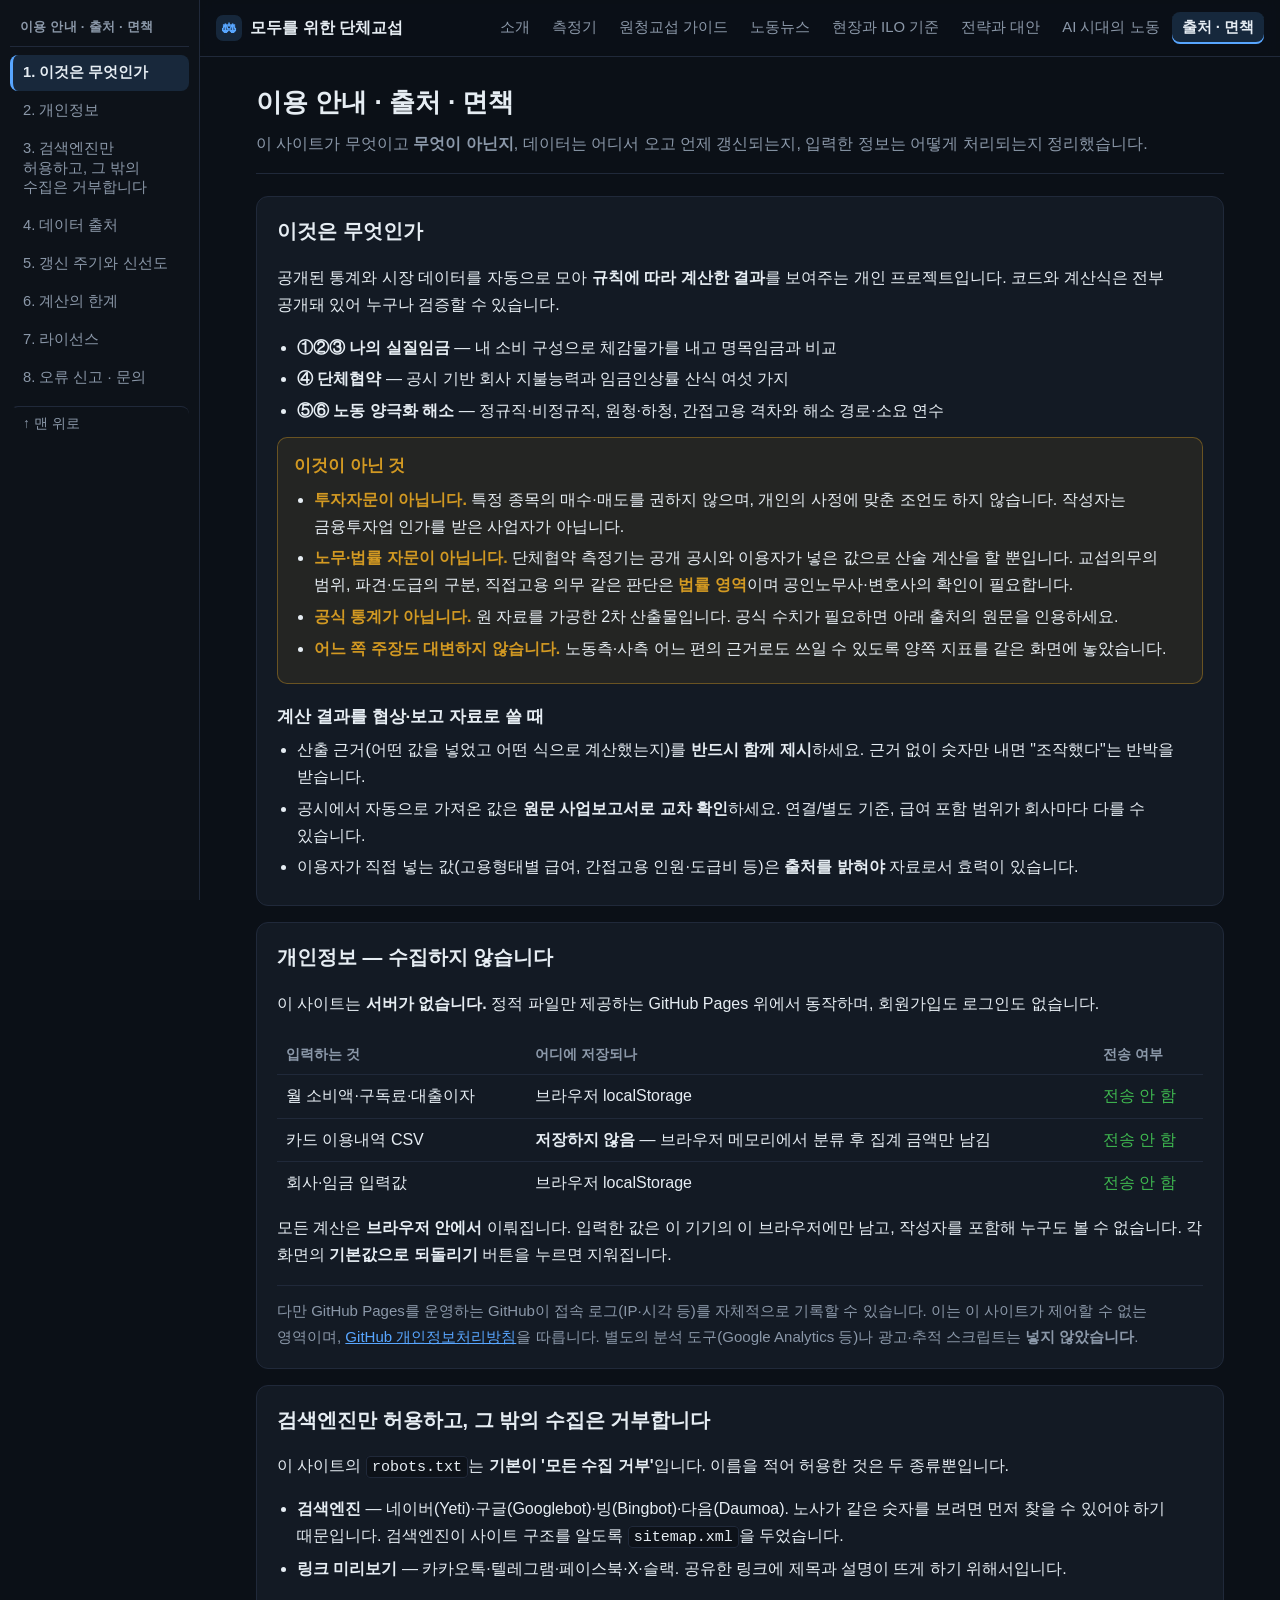
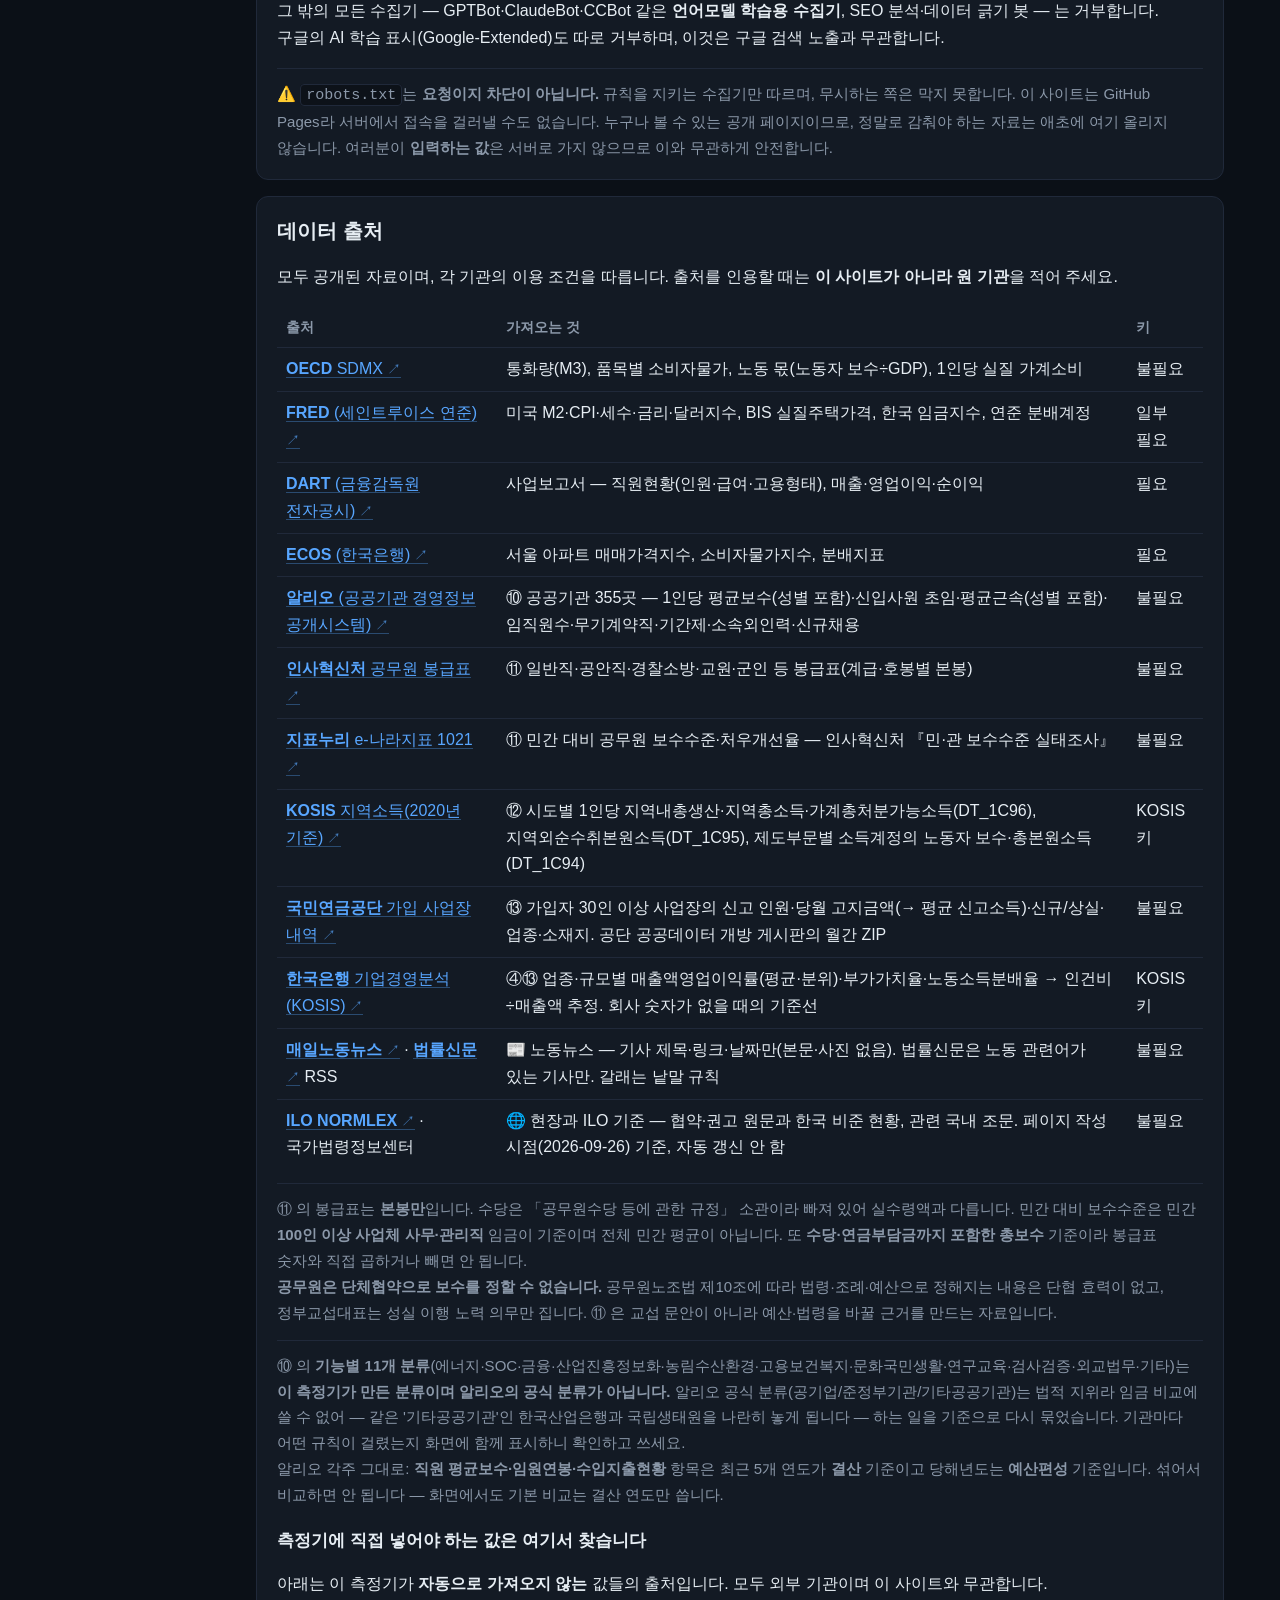
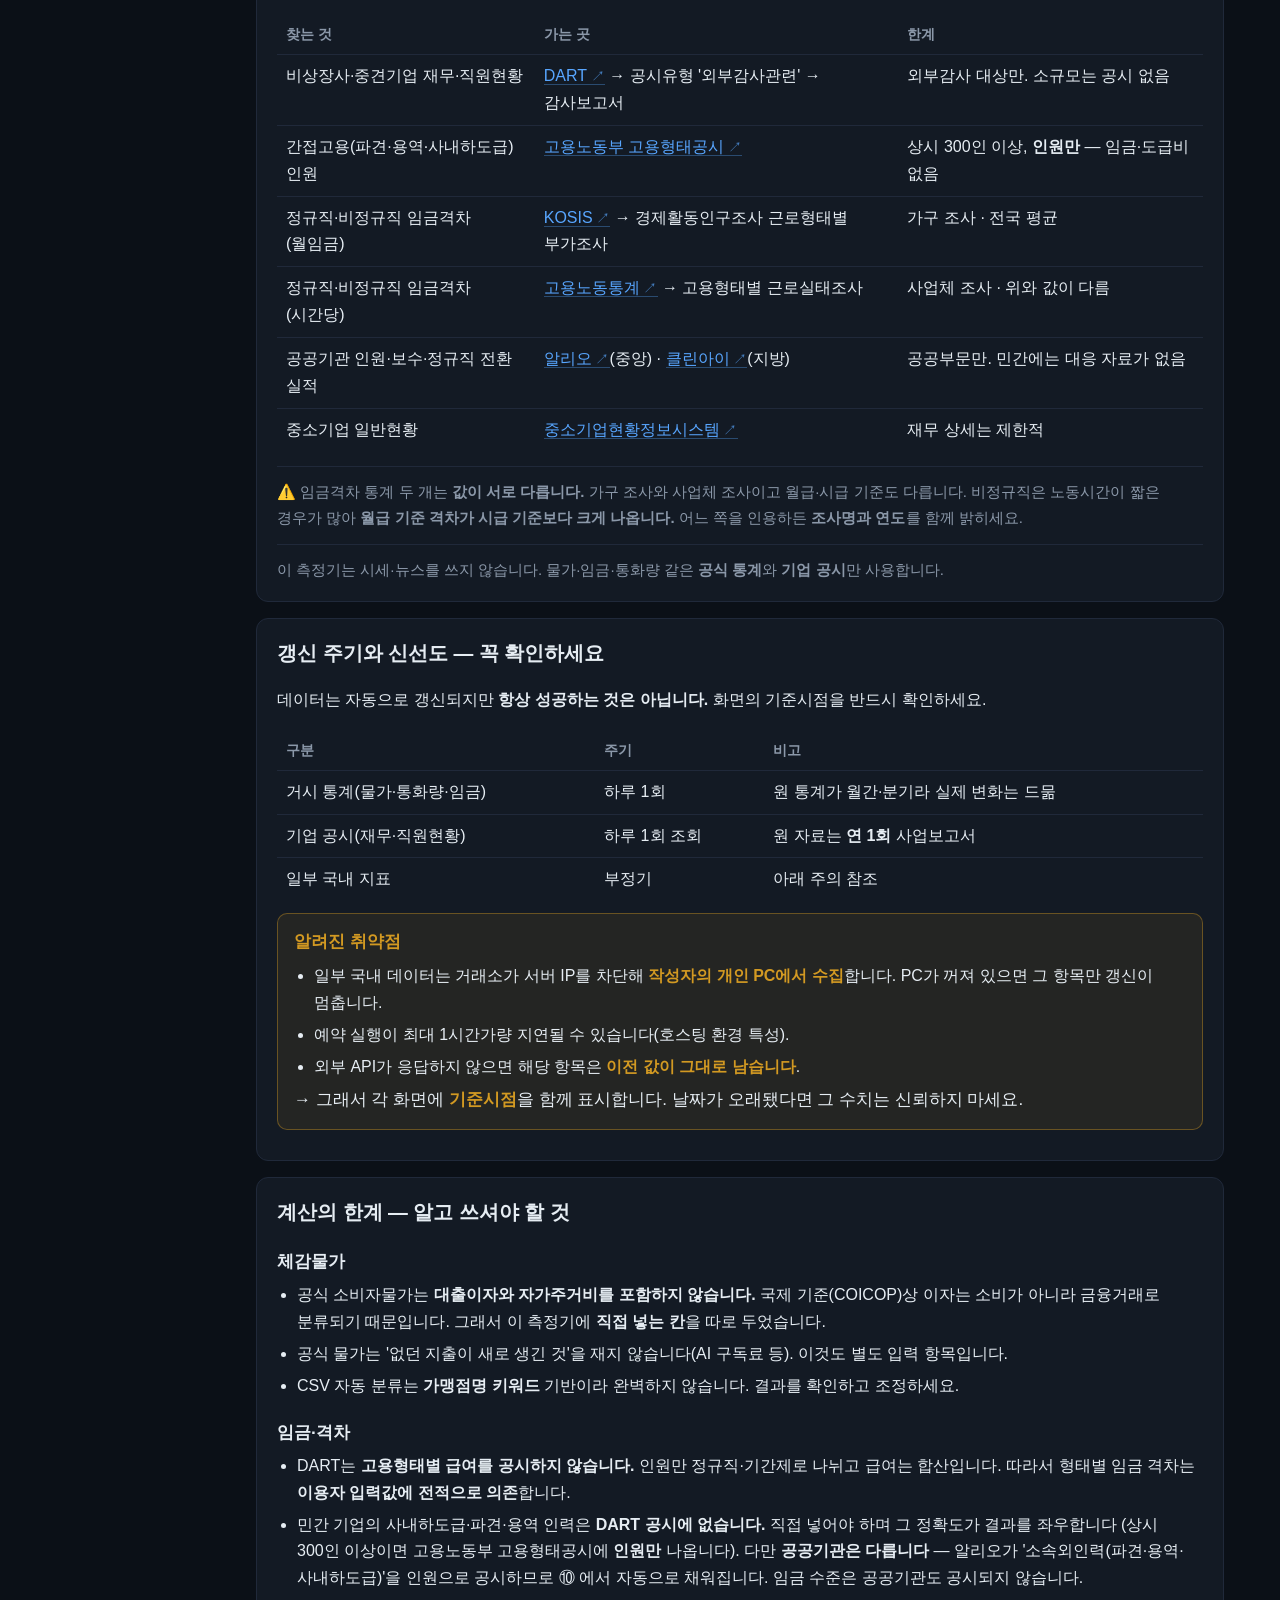
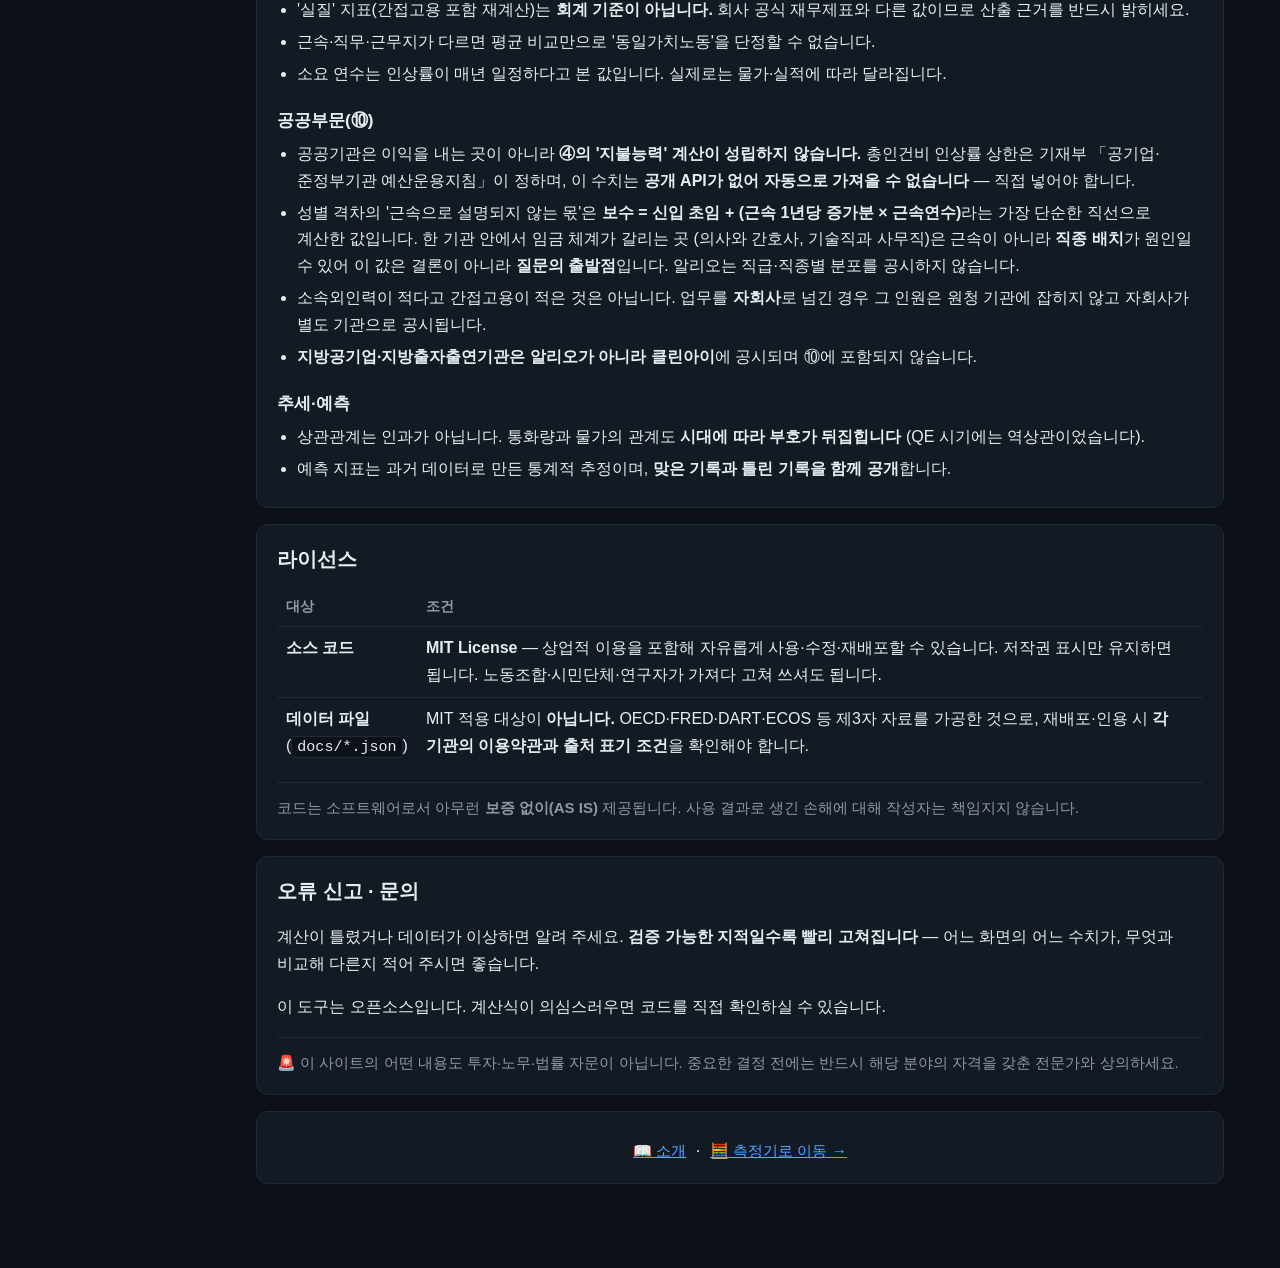
==== docs/about.html @ 271f3e37 "🧭 상단 고정 머리띠 메뉴(브랜드+여덟 카테고리, 좁으면 ☰)와 맨 위로 버튼 — 공용 site.css·site.js Co-Authored-By: Claude Opus 5.5 <n" ====
<!DOCTYPE html>
<html lang="ko">
<head>
<meta charset="utf-8">
<meta name="viewport" content="width=device-width,initial-scale=1">
<meta name="referrer" content="no-referrer">
<title>이용 안내 · 출처 · 면책 — 모두를 위한 단체교섭</title>
<meta name="description" content="이 사이트가 무엇이고 무엇이 아닌지, 데이터 출처와 갱신 주기, 개인정보 처리 방식, 라이선스를 정리했습니다.">
<link rel="canonical" href="https://xn--9d0b29hf1nhhl.kr/about.html">
<meta property="og:type" content="website">
<meta property="og:site_name" content="모두를 위한 단체교섭">
<meta property="og:locale" content="ko_KR">
<meta property="og:title" content="이용 안내 · 출처 · 면책 — 모두를 위한 단체교섭">
<meta property="og:description" content="이 사이트가 무엇이고 무엇이 아닌지, 데이터 출처와 갱신 주기, 개인정보 처리 방식, 라이선스를 정리했습니다.">
<meta property="og:url" content="https://xn--9d0b29hf1nhhl.kr/about.html">
<style>
  :root{--bg:#0b1017;--card:#131a24;--line:#20293a;--tx:#e6edf3;--mut:#8b98a9;
        --grn:#3fb950;--red:#f85149;--amb:#d29922;--acc:#58a6ff;}
  *{box-sizing:border-box}
  body{margin:0;background:var(--bg);color:var(--tx);
       font-family:-apple-system,BlinkMacSystemFont,"Segoe UI","Malgun Gothic",sans-serif;
       font-size:17px;line-height:1.68;
       word-break:keep-all;overflow-wrap:break-word}
  .wrap{max-width:1000px;margin:0 auto;padding:24px 16px 70px}
  header{border-bottom:1px solid var(--line);padding-bottom:16px;margin-bottom:22px}
  h1{font-size:1.62rem;margin:0 0 6px}
  .sub{color:var(--mut);font-size:1rem}
  a.ext{color:var(--acc);text-decoration:none;border-bottom:1px solid rgba(88,166,255,.35)}
  a.ext:hover{border-bottom-color:var(--acc);background:rgba(88,166,255,.1)}
  a.ext::after{content:" ↗";font-size:.85em;opacity:.7}
  .nav{display:flex;gap:6px;flex-wrap:wrap;margin:10px 0 12px}
  .nav a{color:var(--mut);text-decoration:none;font-size:.95rem;padding:6px 13px;
         border:1px solid var(--line);border-radius:20px;background:#0d1219;white-space:nowrap}
  .nav a:hover{color:var(--tx);border-color:var(--acc)}
  .nav a.on{color:var(--tx);border-color:var(--acc);background:rgba(88,166,255,.12);font-weight:600}
  .card{background:var(--card);border:1px solid var(--line);border-radius:12px;padding:18px 20px;margin-bottom:16px}
  .card h2{font-size:1.24rem;margin:0 0 10px}
  h3{font-size:1.08rem;margin:18px 0 6px;color:var(--tx)}
  p,li{font-size:1rem}
  ul{padding-left:20px;margin:6px 0}
  li{margin-bottom:5px}
  table{width:100%;border-collapse:collapse;margin-top:8px}
  th,td{padding:8px 9px;text-align:left;font-size:1rem;border-top:1px solid var(--line);vertical-align:top}
  th{color:var(--mut);font-weight:600;font-size:.9rem;border-top:none}
  a{color:var(--acc)}
  .note{color:var(--mut);font-size:.94rem;line-height:1.72;border-top:1px solid var(--line);padding-top:12px;margin-top:14px}
  .warn-box{background:rgba(210,153,34,.09);border:1px solid rgba(210,153,34,.4);
            border-radius:10px;padding:14px 16px;margin:12px 0}
  .warn-box b{color:var(--amb)}
  .ok{color:var(--grn)}.no{color:var(--red)}
  .back{display:inline-block;margin-top:8px;font-size:.95rem}
  code{background:#0d1219;border:1px solid var(--line);border-radius:4px;padding:1px 5px;font-size:.94rem}
  @media print{
    body{background:#fff;color:#000;font-size:14.5px}
    .card{background:#fff;border-color:#bbb}
    .note,th{color:#444} a{color:#000}
  }
</style>
<link rel="stylesheet" href="./site.css">
</head>
<body>
<div class="topbar noprint" id="topbar" role="banner"><div class="tb-in">
  <a class="brand" href="./"><i>⚖</i>모두를 위한 단체교섭</a>
  <button class="burger" type="button" aria-label="메뉴 열기" aria-expanded="false" aria-controls="sitemenu">☰</button>
  <nav class="menu" id="sitemenu" aria-label="사이트 메뉴">
    <a href="./guide.html">소개</a>
    <a href="./measure.html">측정기</a>
    <a href="./labor.html">원청교섭 가이드</a>
    <a href="./news.html">노동뉴스</a>
    <a href="./ilo.html">현장과 ILO 기준</a>
    <a href="./strategy.html">전략과 대안</a>
    <a href="./future.html">AI 시대의 노동</a>
    <a href="./about.html" class="on" aria-current="page">출처 · 면책</a>
  </nav>
</div></div>
<div class="wrap">
<header>
  <h1>이용 안내 · 출처 · 면책</h1>
  <div class="sub">이 사이트가 무엇이고 <b>무엇이 아닌지</b>, 데이터는 어디서 오고 언제 갱신되는지,
    입력한 정보는 어떻게 처리되는지 정리했습니다.</div>
</header>

<div class="card">
  <h2>이것은 무엇인가</h2>
  <p>공개된 통계와 시장 데이터를 자동으로 모아 <b>규칙에 따라 계산한 결과</b>를 보여주는 개인 프로젝트입니다.
    코드와 계산식은 전부 공개돼 있어 누구나 검증할 수 있습니다.</p>
  <ul>
    <li><b>①②③ 나의 실질임금</b> — 내 소비 구성으로 체감물가를 내고 명목임금과 비교</li>
    <li><b>④ 단체협약</b> — 공시 기반 회사 지불능력과 임금인상률 산식 여섯 가지</li>
    <li><b>⑤⑥ 노동 양극화 해소</b> — 정규직·비정규직, 원청·하청, 간접고용 격차와 해소 경로·소요 연수</li>
  </ul>

  <div class="warn-box">
    <b>이것이 아닌 것</b>
    <ul style="margin-top:6px">
      <li><b class="no">투자자문이 아닙니다.</b> 특정 종목의 매수·매도를 권하지 않으며, 개인의 사정에 맞춘 조언도 하지 않습니다.
        작성자는 금융투자업 인가를 받은 사업자가 아닙니다.</li>
      <li><b class="no">노무·법률 자문이 아닙니다.</b> 단체협약 측정기는 공개 공시와 이용자가 넣은 값으로
        산술 계산을 할 뿐입니다. 교섭의무의 범위, 파견·도급의 구분, 직접고용 의무 같은 판단은
        <b>법률 영역</b>이며 공인노무사·변호사의 확인이 필요합니다.</li>
      <li><b class="no">공식 통계가 아닙니다.</b> 원 자료를 가공한 2차 산출물입니다.
        공식 수치가 필요하면 아래 출처의 원문을 인용하세요.</li>
      <li><b class="no">어느 쪽 주장도 대변하지 않습니다.</b> 노동측·사측 어느 편의 근거로도 쓰일 수 있도록
        양쪽 지표를 같은 화면에 놓았습니다.</li>
    </ul>
  </div>

  <h3>계산 결과를 협상·보고 자료로 쓸 때</h3>
  <ul>
    <li>산출 근거(어떤 값을 넣었고 어떤 식으로 계산했는지)를 <b>반드시 함께 제시</b>하세요.
      근거 없이 숫자만 내면 "조작했다"는 반박을 받습니다.</li>
    <li>공시에서 자동으로 가져온 값은 <b>원문 사업보고서로 교차 확인</b>하세요.
      연결/별도 기준, 급여 포함 범위가 회사마다 다를 수 있습니다.</li>
    <li>이용자가 직접 넣는 값(고용형태별 급여, 간접고용 인원·도급비 등)은
      <b>출처를 밝혀야</b> 자료로서 효력이 있습니다.</li>
  </ul>
</div>

<div class="card">
  <h2>개인정보 — 수집하지 않습니다</h2>
  <p>이 사이트는 <b>서버가 없습니다.</b> 정적 파일만 제공하는 GitHub Pages 위에서 동작하며,
    회원가입도 로그인도 없습니다.</p>
  <table>
    <thead><tr><th>입력하는 것</th><th>어디에 저장되나</th><th>전송 여부</th></tr></thead>
    <tbody>
      <tr><td>월 소비액·구독료·대출이자</td><td>브라우저 localStorage</td><td class="ok">전송 안 함</td></tr>
      <tr><td>카드 이용내역 CSV</td><td><b>저장하지 않음</b> — 브라우저 메모리에서 분류 후 집계 금액만 남김</td><td class="ok">전송 안 함</td></tr>
      <tr><td>회사·임금 입력값</td><td>브라우저 localStorage</td><td class="ok">전송 안 함</td></tr>
    </tbody>
  </table>
  <p style="margin-top:10px">모든 계산은 <b>브라우저 안에서</b> 이뤄집니다.
    입력한 값은 이 기기의 이 브라우저에만 남고, 작성자를 포함해 누구도 볼 수 없습니다.
    각 화면의 <b>기본값으로 되돌리기</b> 버튼을 누르면 지워집니다.</p>
  <div class="note">다만 GitHub Pages를 운영하는 GitHub이 접속 로그(IP·시각 등)를 자체적으로 기록할 수 있습니다.
    이는 이 사이트가 제어할 수 없는 영역이며,
    <a href="https://docs.github.com/site-policy/privacy-policies/github-privacy-statement" target="_blank" rel="noopener">GitHub 개인정보처리방침</a>을 따릅니다.
    별도의 분석 도구(Google Analytics 등)나 광고·추적 스크립트는 <b>넣지 않았습니다</b>.</div>
</div>

<div class="card">
  <h2>검색엔진만 허용하고, 그 밖의 수집은 거부합니다</h2>
  <p>이 사이트의 <code>robots.txt</code>는 <b>기본이 '모든 수집 거부'</b>입니다. 이름을 적어 허용한 것은 두 종류뿐입니다.</p>
  <ul>
    <li><b>검색엔진</b> — 네이버(Yeti)·구글(Googlebot)·빙(Bingbot)·다음(Daumoa). 노사가 같은 숫자를 보려면 먼저 찾을 수 있어야 하기 때문입니다. 검색엔진이 사이트 구조를 알도록 <code>sitemap.xml</code>을 두었습니다.</li>
    <li><b>링크 미리보기</b> — 카카오톡·텔레그램·페이스북·X·슬랙. 공유한 링크에 제목과 설명이 뜨게 하기 위해서입니다.</li>
  </ul>
  <p>그 밖의 모든 수집기 — GPTBot·ClaudeBot·CCBot 같은 <b>언어모델 학습용 수집기</b>, SEO 분석·데이터 긁기 봇 — 는 거부합니다.
    구글의 AI 학습 표시(Google-Extended)도 따로 거부하며, 이것은 구글 검색 노출과 무관합니다.</p>
  <div class="note">⚠️ <code>robots.txt</code>는 <b>요청이지 차단이 아닙니다.</b>
    규칙을 지키는 수집기만 따르며, 무시하는 쪽은 막지 못합니다. 이 사이트는 GitHub Pages라 서버에서 접속을 걸러낼 수도 없습니다.
    누구나 볼 수 있는 공개 페이지이므로, 정말로 감춰야 하는 자료는 애초에 여기 올리지 않습니다.
    여러분이 <b>입력하는 값</b>은 서버로 가지 않으므로 이와 무관하게 안전합니다.</div>
</div>

<div class="card">
  <h2>데이터 출처</h2>
  <p>모두 공개된 자료이며, 각 기관의 이용 조건을 따릅니다.
    출처를 인용할 때는 <b>이 사이트가 아니라 원 기관</b>을 적어 주세요.</p>
  <table>
    <thead><tr><th>출처</th><th>가져오는 것</th><th>키</th></tr></thead>
    <tbody>
      <tr><td><a class="ext" href="https://data.oecd.org" target="_blank" rel="noopener noreferrer"><b>OECD</b> SDMX</a></td><td>통화량(M3), 품목별 소비자물가, 노동 몫(노동자 보수÷GDP), 1인당 실질 가계소비</td><td>불필요</td></tr>
      <tr><td><a class="ext" href="https://fred.stlouisfed.org" target="_blank" rel="noopener noreferrer"><b>FRED</b> (세인트루이스 연준)</a></td><td>미국 M2·CPI·세수·금리·달러지수, BIS 실질주택가격, 한국 임금지수, 연준 분배계정</td><td>일부 필요</td></tr>
      <tr><td><a class="ext" href="https://dart.fss.or.kr" target="_blank" rel="noopener noreferrer"><b>DART</b> (금융감독원 전자공시)</a></td><td>사업보고서 — 직원현황(인원·급여·고용형태), 매출·영업이익·순이익</td><td>필요</td></tr>
      <tr><td><a class="ext" href="https://ecos.bok.or.kr" target="_blank" rel="noopener noreferrer"><b>ECOS</b> (한국은행)</a></td><td>서울 아파트 매매가격지수, 소비자물가지수, 분배지표</td><td>필요</td></tr>
      <tr><td><a class="ext" href="https://alio.go.kr/statisticsSearch/singleStatisticsSearch.do" target="_blank" rel="noopener noreferrer"><b>알리오</b> (공공기관 경영정보 공개시스템)</a></td><td>⑩ 공공기관 355곳 — 1인당 평균보수(성별 포함)·신입사원 초임·평균근속(성별 포함)·임직원수·무기계약직·기간제·소속외인력·신규채용</td><td>불필요</td></tr>
      <tr><td><a class="ext" href="https://www.mpm.go.kr/mpm/info/resultPay/bizSalary/" target="_blank" rel="noopener noreferrer"><b>인사혁신처</b> 공무원 봉급표</a></td><td>⑪ 일반직·공안직·경찰소방·교원·군인 등 봉급표(계급·호봉별 본봉)</td><td>불필요</td></tr>
      <tr><td><a class="ext" href="https://www.index.go.kr/unity/potal/main/EachDtlPageDetail.do?idx_cd=1021" target="_blank" rel="noopener noreferrer"><b>지표누리</b> e-나라지표 1021</a></td><td>⑪ 민간 대비 공무원 보수수준·처우개선율 — 인사혁신처 『민·관 보수수준 실태조사』</td><td>불필요</td></tr>
      <tr><td><a class="ext" href="https://kosis.kr/statHtml/statHtml.do?orgId=101&amp;tblId=DT_1C96" target="_blank" rel="noopener noreferrer"><b>KOSIS</b> 지역소득(2020년 기준)</a></td><td>⑫ 시도별 1인당 지역내총생산·지역총소득·가계총처분가능소득(DT_1C96), 지역외순수취본원소득(DT_1C95), 제도부문별 소득계정의 노동자 보수·총본원소득(DT_1C94)</td><td>KOSIS 키</td></tr>
      <tr><td><a class="ext" href="https://www.data.go.kr/data/3046071/openapi.do" target="_blank" rel="noopener noreferrer"><b>국민연금공단</b> 가입 사업장 내역</a></td><td>⑬ 가입자 30인 이상 사업장의 신고 인원·당월 고지금액(→ 평균 신고소득)·신규/상실·업종·소재지. 공단 공공데이터 개방 게시판의 월간 ZIP</td><td>불필요</td></tr>
      <tr><td><a class="ext" href="https://kosis.kr/statHtml/statHtml.do?orgId=301&amp;tblId=DT_501Y006" target="_blank" rel="noopener noreferrer"><b>한국은행</b> 기업경영분석(KOSIS)</a></td><td>④⑬ 업종·규모별 매출액영업이익률(평균·분위)·부가가치율·노동소득분배율 → 인건비÷매출액 추정. 회사 숫자가 없을 때의 기준선</td><td>KOSIS 키</td></tr>
      <tr><td><a class="ext" href="https://www.labortoday.co.kr" target="_blank" rel="noopener noreferrer"><b>매일노동뉴스</b></a> · <a class="ext" href="https://www.lawtimes.co.kr" target="_blank" rel="noopener noreferrer"><b>법률신문</b></a> RSS</td><td>📰 노동뉴스 — 기사 제목·링크·날짜만(본문·사진 없음). 법률신문은 노동 관련어가 있는 기사만. 갈래는 낱말 규칙</td><td>불필요</td></tr>
      <tr><td><a class="ext" href="https://normlex.ilo.org" target="_blank" rel="noopener noreferrer"><b>ILO NORMLEX</b></a> · 국가법령정보센터</td><td>🌐 현장과 ILO 기준 — 협약·권고 원문과 한국 비준 현황, 관련 국내 조문. 페이지 작성 시점(2026-09-26) 기준, 자동 갱신 안 함</td><td>불필요</td></tr>
    </tbody>
  </table>
  <div class="note">
    ⑪ 의 봉급표는 <b>본봉만</b>입니다. 수당은 「공무원수당 등에 관한 규정」 소관이라 빠져 있어
    실수령액과 다릅니다. 민간 대비 보수수준은 민간 <b>100인 이상 사업체 사무·관리직</b> 임금이
    기준이며 전체 민간 평균이 아닙니다. 또 <b>수당·연금부담금까지 포함한 총보수</b> 기준이라
    봉급표 숫자와 직접 곱하거나 빼면 안 됩니다.<br>
    <b>공무원은 단체협약으로 보수를 정할 수 없습니다.</b> 공무원노조법 제10조에 따라
    법령·조례·예산으로 정해지는 내용은 단협 효력이 없고, 정부교섭대표는 성실 이행 노력
    의무만 집니다. ⑪ 은 교섭 문안이 아니라 예산·법령을 바꿀 근거를 만드는 자료입니다.
  </div>
  <div class="note">
    ⑩ 의 <b>기능별 11개 분류</b>(에너지·SOC·금융·산업진흥정보화·농림수산환경·고용보건복지·문화국민생활·연구교육·검사검증·외교법무·기타)는
    <b>이 측정기가 만든 분류이며 알리오의 공식 분류가 아닙니다.</b>
    알리오 공식 분류(공기업/준정부기관/기타공공기관)는 법적 지위라 임금 비교에 쓸 수 없어
    — 같은 '기타공공기관'인 한국산업은행과 국립생태원을 나란히 놓게 됩니다 —
    하는 일을 기준으로 다시 묶었습니다. 기관마다 어떤 규칙이 걸렸는지 화면에 함께 표시하니 확인하고 쓰세요.<br>
    알리오 각주 그대로: <b>직원 평균보수·임원연봉·수입지출현황</b> 항목은 최근 5개 연도가 <b>결산</b> 기준이고
    당해년도는 <b>예산편성</b> 기준입니다. 섞어서 비교하면 안 됩니다 — 화면에서도 기본 비교는 결산 연도만 씁니다.
  </div>

  <h3>측정기에 직접 넣어야 하는 값은 여기서 찾습니다</h3>
  <p>아래는 이 측정기가 <b>자동으로 가져오지 않는</b> 값들의 출처입니다. 모두 외부 기관이며 이 사이트와 무관합니다.</p>
  <table>
    <thead><tr><th>찾는 것</th><th>가는 곳</th><th>한계</th></tr></thead>
    <tbody>
      <tr><td>비상장사·중견기업 재무·직원현황</td>
        <td><a class="ext" href="https://dart.fss.or.kr" target="_blank" rel="noopener noreferrer">DART</a> → 공시유형 '외부감사관련' → 감사보고서</td>
        <td>외부감사 대상만. 소규모는 공시 없음</td></tr>
      <tr><td>간접고용(파견·용역·사내하도급) 인원</td>
        <td><a class="ext" href="https://www.work.go.kr/gongsi/empReportInfo/retrieveGongsiList.do" target="_blank" rel="noopener noreferrer">고용노동부 고용형태공시</a></td>
        <td>상시 300인 이상, <b>인원만</b> — 임금·도급비 없음</td></tr>
      <tr><td>정규직·비정규직 임금격차 (월임금)</td>
        <td><a class="ext" href="https://kosis.kr" target="_blank" rel="noopener noreferrer">KOSIS</a> → 경제활동인구조사 근로형태별 부가조사</td>
        <td>가구 조사 · 전국 평균</td></tr>
      <tr><td>정규직·비정규직 임금격차 (시간당)</td>
        <td><a class="ext" href="https://laborstat.moel.go.kr" target="_blank" rel="noopener noreferrer">고용노동통계</a> → 고용형태별 근로실태조사</td>
        <td>사업체 조사 · 위와 값이 다름</td></tr>
      <tr><td>공공기관 인원·보수·정규직 전환 실적</td>
        <td><a class="ext" href="https://www.alio.go.kr" target="_blank" rel="noopener noreferrer">알리오</a>(중앙) ·
            <a class="ext" href="https://www.cleaneye.go.kr" target="_blank" rel="noopener noreferrer">클린아이</a>(지방)</td>
        <td>공공부문만. 민간에는 대응 자료가 없음</td></tr>
      <tr><td>중소기업 일반현황</td>
        <td><a class="ext" href="https://sminfo.mss.go.kr" target="_blank" rel="noopener noreferrer">중소기업현황정보시스템</a></td>
        <td>재무 상세는 제한적</td></tr>
    </tbody>
  </table>
  <div class="note">⚠️ 임금격차 통계 두 개는 <b>값이 서로 다릅니다.</b> 가구 조사와 사업체 조사이고 월급·시급
    기준도 다릅니다. 비정규직은 노동시간이 짧은 경우가 많아 <b>월급 기준 격차가 시급 기준보다 크게 나옵니다.</b>
    어느 쪽을 인용하든 <b>조사명과 연도</b>를 함께 밝히세요.</div>
  <div class="note">이 측정기는 시세·뉴스를 쓰지 않습니다. 물가·임금·통화량 같은 <b>공식 통계</b>와
    <b>기업 공시</b>만 사용합니다.</div>
</div>

<div class="card">
  <h2>갱신 주기와 신선도 — 꼭 확인하세요</h2>
  <p>데이터는 자동으로 갱신되지만 <b>항상 성공하는 것은 아닙니다.</b> 화면의 기준시점을 반드시 확인하세요.</p>
  <table>
    <thead><tr><th>구분</th><th>주기</th><th>비고</th></tr></thead>
    <tbody>
      <tr><td>거시 통계(물가·통화량·임금)</td><td>하루 1회</td><td>원 통계가 월간·분기라 실제 변화는 드묾</td></tr>
      <tr><td>기업 공시(재무·직원현황)</td><td>하루 1회 조회</td><td>원 자료는 <b>연 1회</b> 사업보고서</td></tr>
      <tr><td>일부 국내 지표</td><td>부정기</td><td>아래 주의 참조</td></tr>
    </tbody>
  </table>
  <div class="warn-box" style="margin-top:12px">
    <b>알려진 취약점</b>
    <ul style="margin-top:6px">
      <li>일부 국내 데이터는 거래소가 서버 IP를 차단해 <b>작성자의 개인 PC에서 수집</b>합니다.
        PC가 꺼져 있으면 그 항목만 갱신이 멈춥니다.</li>
      <li>예약 실행이 최대 1시간가량 지연될 수 있습니다(호스팅 환경 특성).</li>
      <li>외부 API가 응답하지 않으면 해당 항목은 <b>이전 값이 그대로 남습니다</b>.</li>
    </ul>
    → 그래서 각 화면에 <b>기준시점</b>을 함께 표시합니다. 날짜가 오래됐다면 그 수치는 신뢰하지 마세요.
  </div>
</div>

<div class="card">
  <h2>계산의 한계 — 알고 쓰셔야 할 것</h2>
  <h3>체감물가</h3>
  <ul>
    <li>공식 소비자물가는 <b>대출이자와 자가주거비를 포함하지 않습니다.</b>
      국제 기준(COICOP)상 이자는 소비가 아니라 금융거래로 분류되기 때문입니다.
      그래서 이 측정기에 <b>직접 넣는 칸</b>을 따로 두었습니다.</li>
    <li>공식 물가는 '없던 지출이 새로 생긴 것'을 재지 않습니다(AI 구독료 등).
      이것도 별도 입력 항목입니다.</li>
    <li>CSV 자동 분류는 <b>가맹점명 키워드</b> 기반이라 완벽하지 않습니다. 결과를 확인하고 조정하세요.</li>
  </ul>
  <h3>임금·격차</h3>
  <ul>
    <li>DART는 <b>고용형태별 급여를 공시하지 않습니다.</b> 인원만 정규직·기간제로 나뉘고 급여는 합산입니다.
      따라서 형태별 임금 격차는 <b>이용자 입력값에 전적으로 의존</b>합니다.</li>
    <li>민간 기업의 사내하도급·파견·용역 인력은 <b>DART 공시에 없습니다.</b> 직접 넣어야 하며 그 정확도가 결과를 좌우합니다
      (상시 300인 이상이면 고용노동부 고용형태공시에 <b>인원만</b> 나옵니다).
      다만 <b>공공기관은 다릅니다</b> — 알리오가 '소속외인력(파견·용역·사내하도급)'을 인원으로 공시하므로
      ⑩ 에서 자동으로 채워집니다. 임금 수준은 공공기관도 공시되지 않습니다.</li>
    <li>'실질' 지표(간접고용 포함 재계산)는 <b>회계 기준이 아닙니다.</b>
      회사 공식 재무제표와 다른 값이므로 산출 근거를 반드시 밝히세요.</li>
    <li>근속·직무·근무지가 다르면 평균 비교만으로 '동일가치노동'을 단정할 수 없습니다.</li>
    <li>소요 연수는 인상률이 매년 일정하다고 본 값입니다. 실제로는 물가·실적에 따라 달라집니다.</li>
  </ul>
  <h3>공공부문(⑩)</h3>
  <ul>
    <li>공공기관은 이익을 내는 곳이 아니라 <b>④의 '지불능력' 계산이 성립하지 않습니다.</b>
      총인건비 인상률 상한은 기재부 「공기업·준정부기관 예산운용지침」이 정하며,
      이 수치는 <b>공개 API가 없어 자동으로 가져올 수 없습니다</b> — 직접 넣어야 합니다.</li>
    <li>성별 격차의 '근속으로 설명되지 않는 몫'은 <b>보수 = 신입 초임 + (근속 1년당 증가분 × 근속연수)</b>라는
      가장 단순한 직선으로 계산한 값입니다. 한 기관 안에서 임금 체계가 갈리는 곳
      (의사와 간호사, 기술직과 사무직)은 근속이 아니라 <b>직종 배치</b>가 원인일 수 있어
      이 값은 결론이 아니라 <b>질문의 출발점</b>입니다. 알리오는 직급·직종별 분포를 공시하지 않습니다.</li>
    <li>소속외인력이 적다고 간접고용이 적은 것은 아닙니다. 업무를 <b>자회사</b>로 넘긴 경우
      그 인원은 원청 기관에 잡히지 않고 자회사가 별도 기관으로 공시됩니다.</li>
    <li><b>지방공기업·지방출자출연기관은 알리오가 아니라 클린아이</b>에 공시되며 ⑩에 포함되지 않습니다.</li>
  </ul>
  <h3>추세·예측</h3>
  <ul>
    <li>상관관계는 인과가 아닙니다. 통화량과 물가의 관계도 <b>시대에 따라 부호가 뒤집힙니다</b>
      (QE 시기에는 역상관이었습니다).</li>
    <li>예측 지표는 과거 데이터로 만든 통계적 추정이며, <b>맞은 기록과 틀린 기록을 함께 공개</b>합니다.</li>
  </ul>
</div>

<div class="card">
  <h2>라이선스</h2>
  <table>
    <thead><tr><th>대상</th><th>조건</th></tr></thead>
    <tbody>
      <tr><td><b>소스 코드</b></td>
        <td><b>MIT License</b> — 상업적 이용을 포함해 자유롭게 사용·수정·재배포할 수 있습니다.
          저작권 표시만 유지하면 됩니다. 노동조합·시민단체·연구자가 가져다 고쳐 쓰셔도 됩니다.</td></tr>
      <tr><td><b>데이터 파일</b><br>(<code>docs/*.json</code>)</td>
        <td>MIT 적용 대상이 <b>아닙니다.</b> OECD·FRED·DART·ECOS 등 제3자 자료를 가공한 것으로,
          재배포·인용 시 <b>각 기관의 이용약관과 출처 표기 조건</b>을 확인해야 합니다.</td></tr>
    </tbody>
  </table>
  <div class="note">코드는 소프트웨어로서 아무런 <b>보증 없이(AS IS)</b> 제공됩니다.
    사용 결과로 생긴 손해에 대해 작성자는 책임지지 않습니다.</div>
</div>

<div class="card">
  <h2>오류 신고 · 문의</h2>
  <p>계산이 틀렸거나 데이터가 이상하면 알려 주세요. <b>검증 가능한 지적일수록 빨리 고쳐집니다</b> —
    어느 화면의 어느 수치가, 무엇과 비교해 다른지 적어 주시면 좋습니다.</p>
  <p>이 도구는 오픈소스입니다. 계산식이 의심스러우면 코드를 직접 확인하실 수 있습니다.</p>
  <div class="note">🚨 이 사이트의 어떤 내용도 투자·노무·법률 자문이 아닙니다.
    중요한 결정 전에는 반드시 해당 분야의 자격을 갖춘 전문가와 상의하세요.</div>
</div>

<div class="card" style="text-align:center">
  <a class="back" href="./guide.html">📖 소개</a> &nbsp;·&nbsp;
  <a class="back" href="./measure.html">🧮 측정기로 이동 →</a>
</div>

</div>
<script src="./sidenav.js" defer></script>
<script src="./site.js" defer></script>
</body>
</html>
---- docs/site.css ----
/* 사이트 공용 — 상단 머리띠(카테고리 메뉴)와 '맨 위로' 버튼.
   아홉 페이지가 모두 이 파일을 읽는다. 메뉴 항목은 각 페이지 HTML 의 .topbar 안에 있다(JS 없이도 보이게).
   메뉴를 바꾸면 아홉 페이지의 .topbar 를 함께 고칠 것(CLAUDE.md '새 페이지를 더할 때'). */

/* 고정 머리띠가 목차 이동 목적지를 가리지 않게 */
html{scroll-padding-top:68px}
[id]{scroll-margin-top:68px}

.topbar{position:sticky;top:0;z-index:60;background:rgba(11,16,23,.92);
  -webkit-backdrop-filter:saturate(140%) blur(8px);backdrop-filter:saturate(140%) blur(8px);
  border-bottom:1px solid var(--line,#20293a)}
.topbar .tb-in{max-width:1160px;margin:0 auto;padding:0 16px;height:56px;
  display:flex;align-items:center;gap:14px}
.topbar .brand{color:var(--tx,#e6edf3);text-decoration:none;font-weight:700;font-size:1.02rem;
  white-space:nowrap;display:flex;align-items:center;gap:8px;flex:0 0 auto}
.topbar .brand i{font-style:normal;display:inline-grid;place-items:center;width:26px;height:26px;
  border-radius:7px;background:rgba(88,166,255,.16);color:var(--acc,#58a6ff);font-size:.9rem}
.topbar .menu{display:flex;align-items:center;gap:2px;margin-left:auto;overflow-x:auto;scrollbar-width:none}
.topbar .menu::-webkit-scrollbar{display:none}
.topbar .menu a{color:var(--mut,#8b98a9);text-decoration:none;font-size:.93rem;white-space:nowrap;
  padding:7px 10px;border-radius:8px;line-height:1.2}
.topbar .menu a:hover{color:var(--tx,#e6edf3);background:rgba(88,166,255,.10)}
.topbar .menu a.on{color:var(--tx,#e6edf3);background:rgba(88,166,255,.16);font-weight:600;
  box-shadow:inset 0 -2px 0 var(--acc,#58a6ff)}
.topbar .burger{display:none;margin-left:auto;background:transparent;color:var(--tx,#e6edf3);
  border:1px solid var(--line,#20293a);border-radius:8px;width:40px;height:36px;font-size:1.15rem;cursor:pointer}

/* 좁은 화면 — ☰ 로 접는다 */
@media (max-width:1079px){
  .topbar .burger{display:block}
  .topbar .menu{display:none;position:absolute;left:0;right:0;top:56px;flex-direction:column;align-items:stretch;
    gap:0;padding:6px 12px 12px;background:#0d1219;border-bottom:1px solid var(--line,#20293a);
    box-shadow:0 12px 24px rgba(0,0,0,.35);max-height:calc(100vh - 56px);overflow-y:auto}
  .topbar.open .menu{display:flex}
  .topbar .menu a{padding:12px 10px;font-size:1rem;border-bottom:1px solid rgba(32,41,58,.6);border-radius:0}
  .topbar .menu a.on{box-shadow:inset 3px 0 0 var(--acc,#58a6ff)}
}

/* 맨 위로 */
#toTop{position:fixed;right:18px;bottom:20px;z-index:70;width:46px;height:46px;border-radius:50%;
  border:1px solid var(--line,#20293a);background:#131a24;color:var(--tx,#e6edf3);font-size:1.25rem;
  cursor:pointer;box-shadow:0 6px 18px rgba(0,0,0,.35);opacity:0;transform:translateY(10px);
  pointer-events:none;transition:opacity .2s,transform .2s}
#toTop.show{opacity:1;transform:none;pointer-events:auto}
#toTop:hover{border-color:var(--acc,#58a6ff);color:var(--acc,#58a6ff)}

@media print{.topbar,#toTop{display:none!important}}
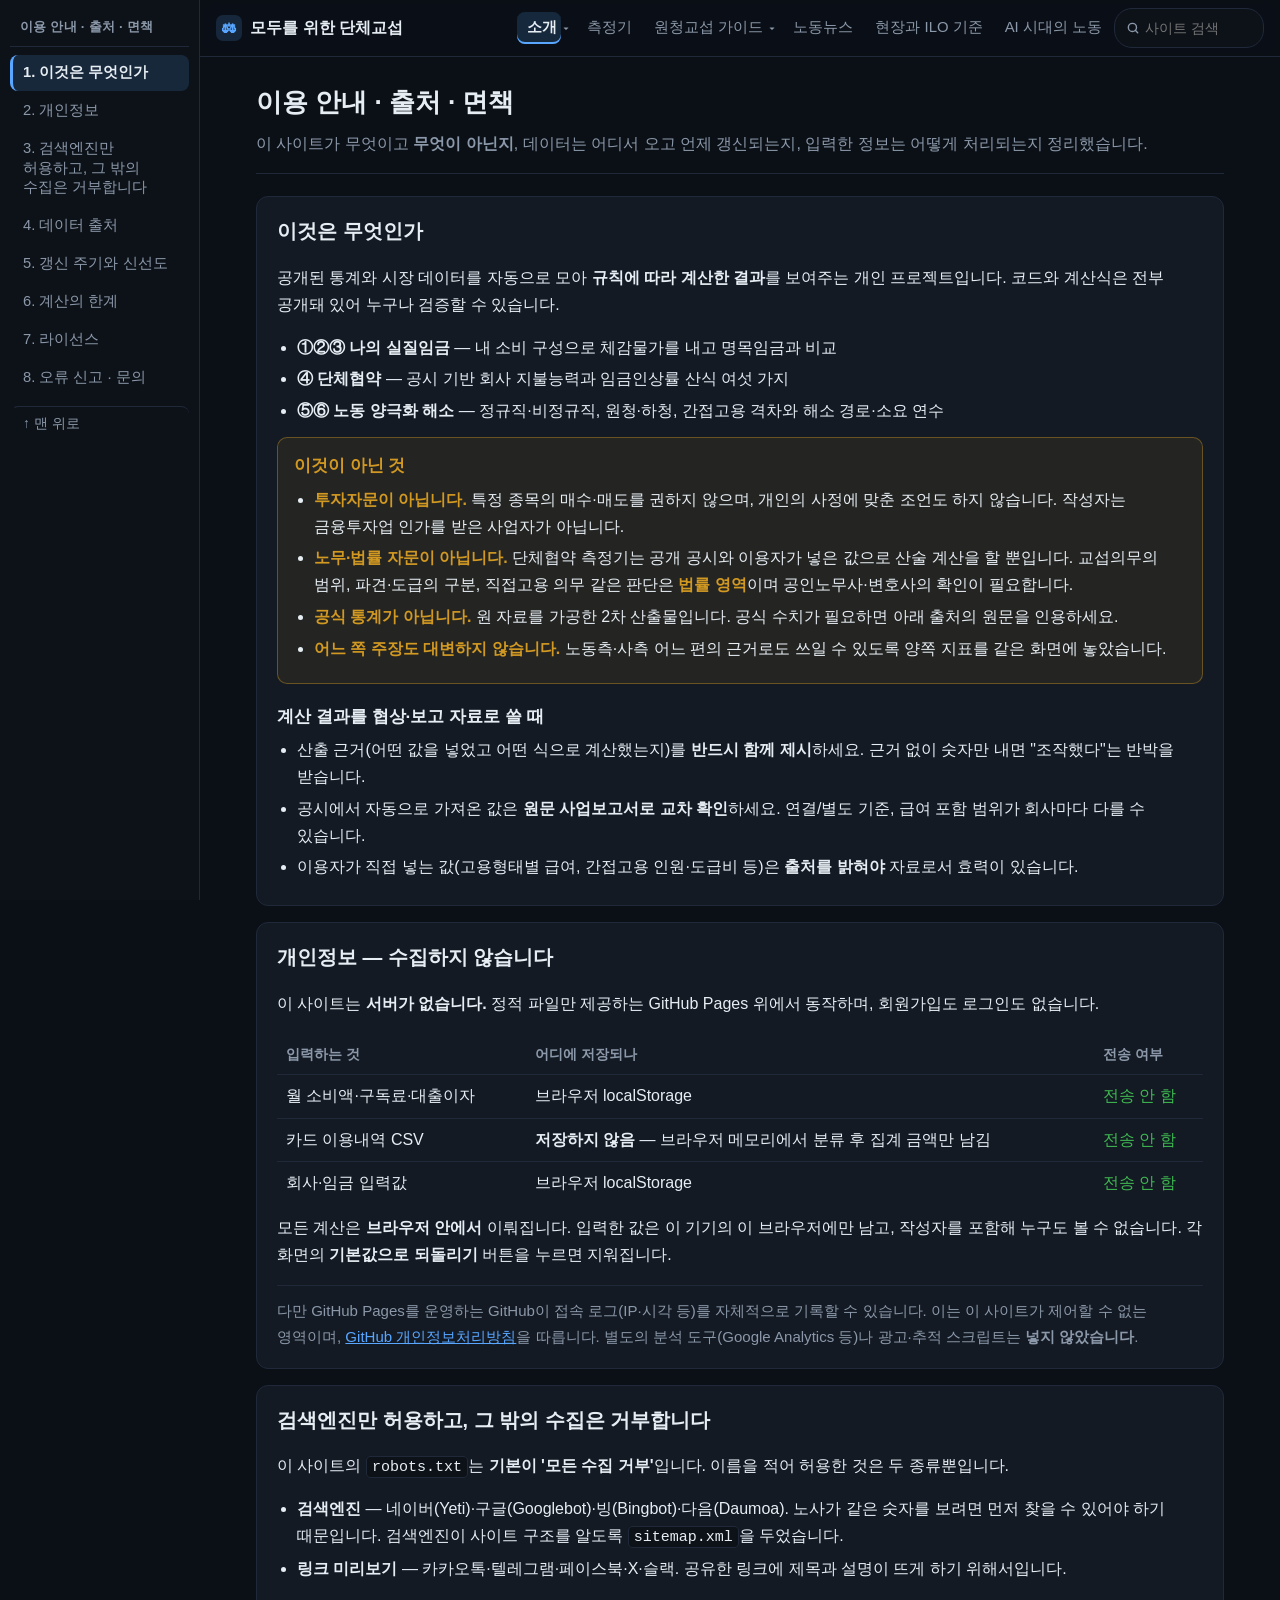
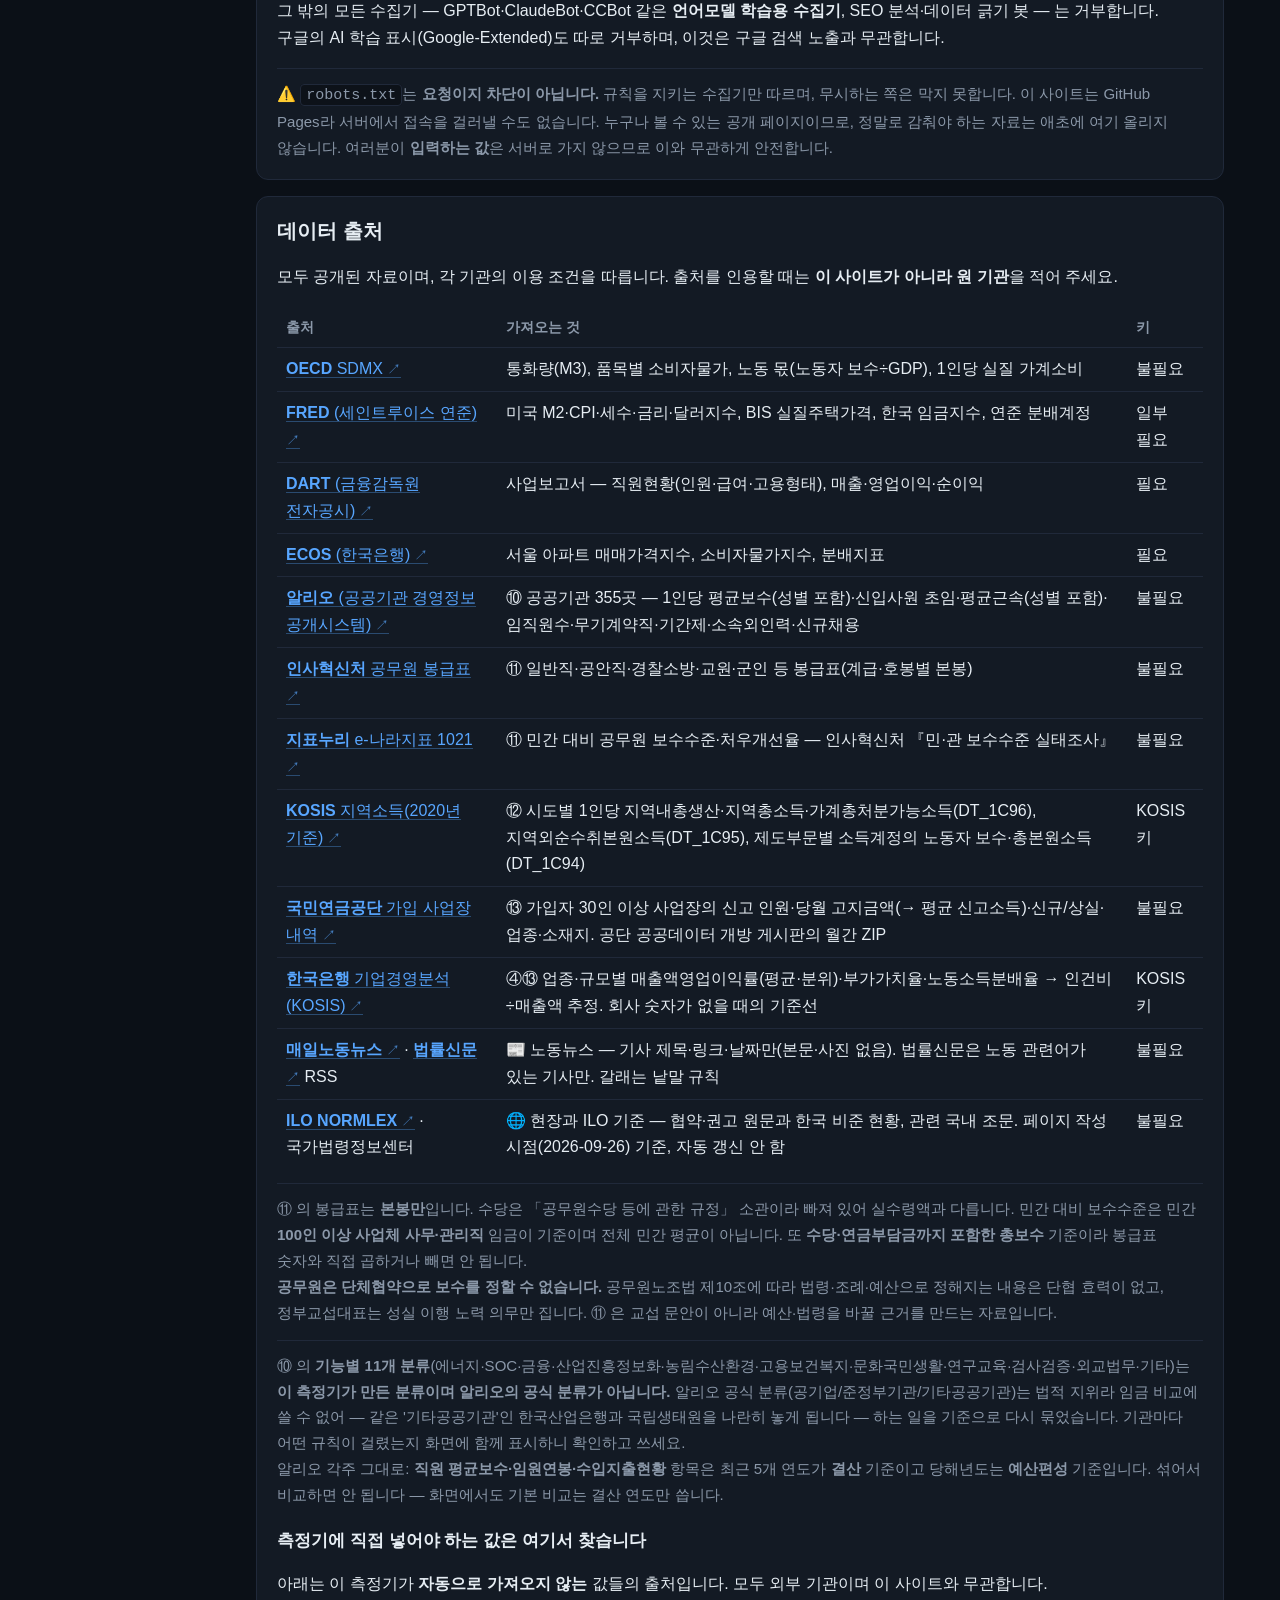
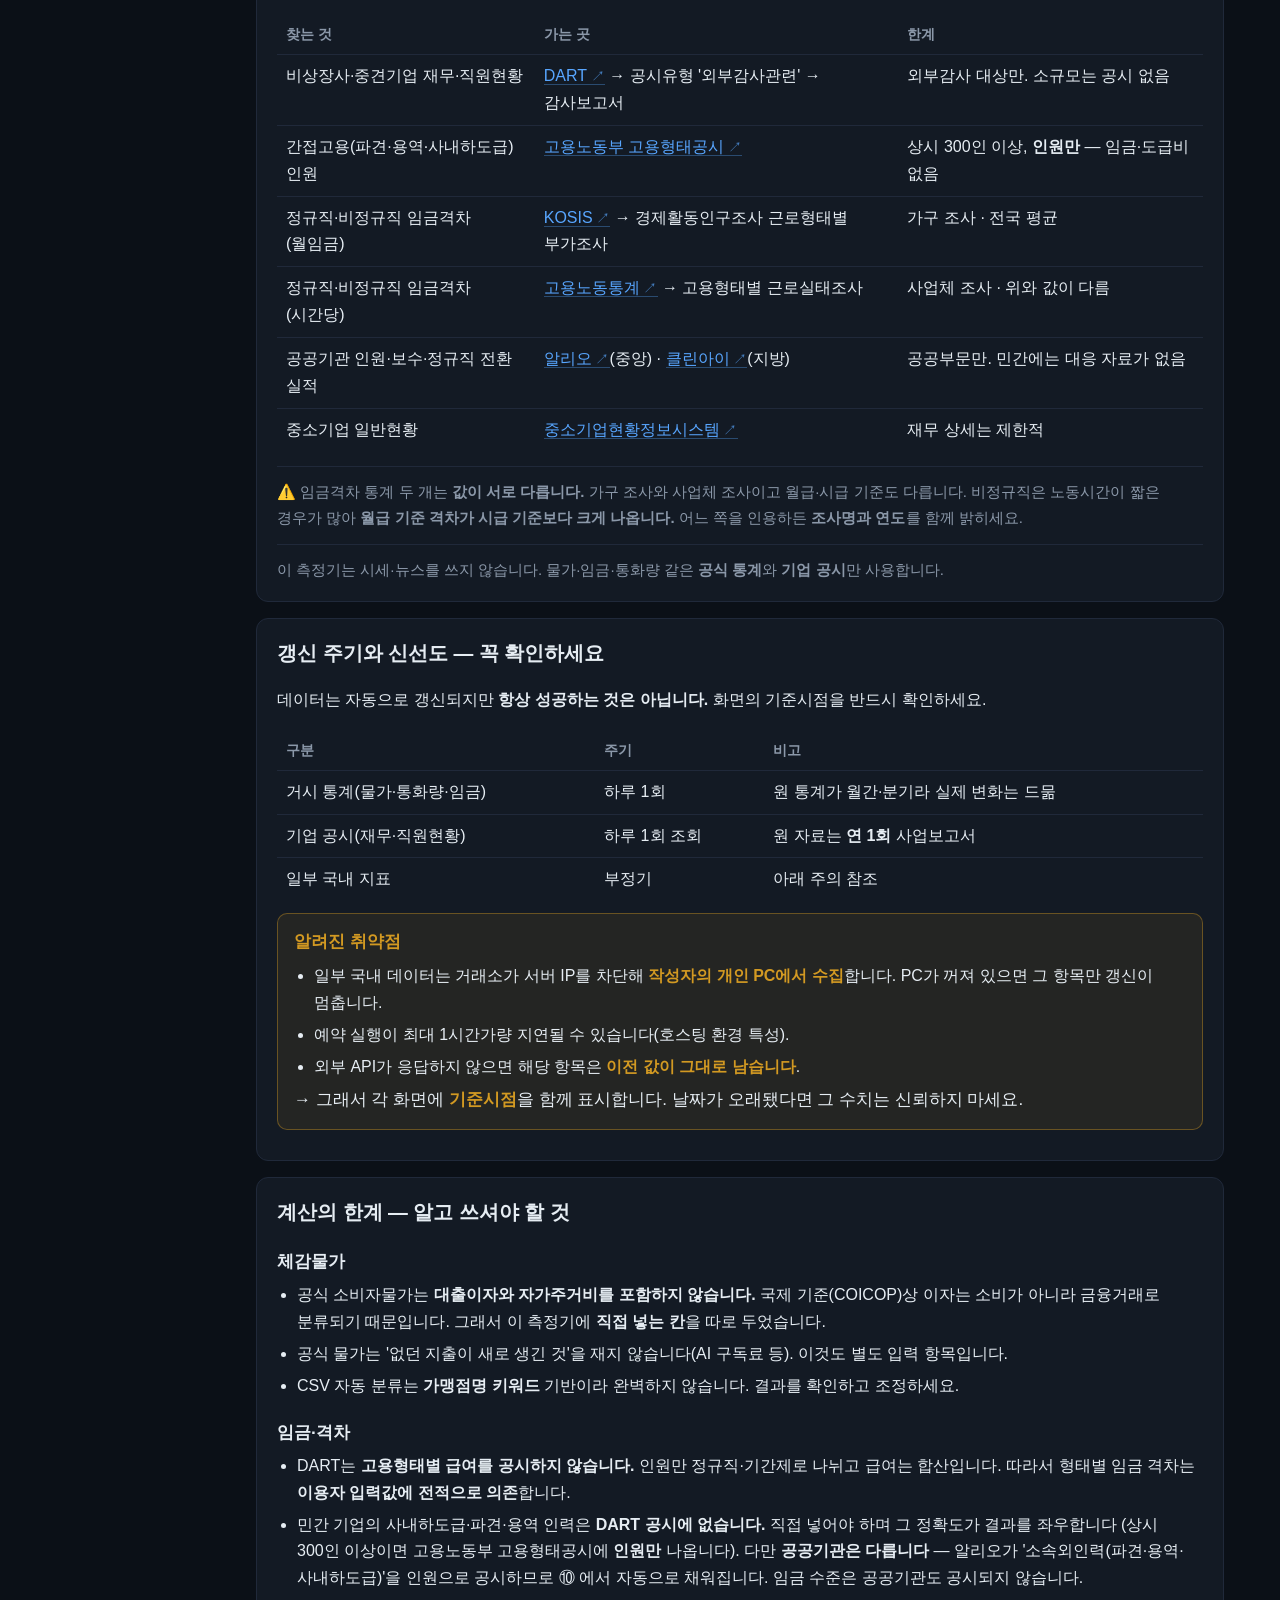
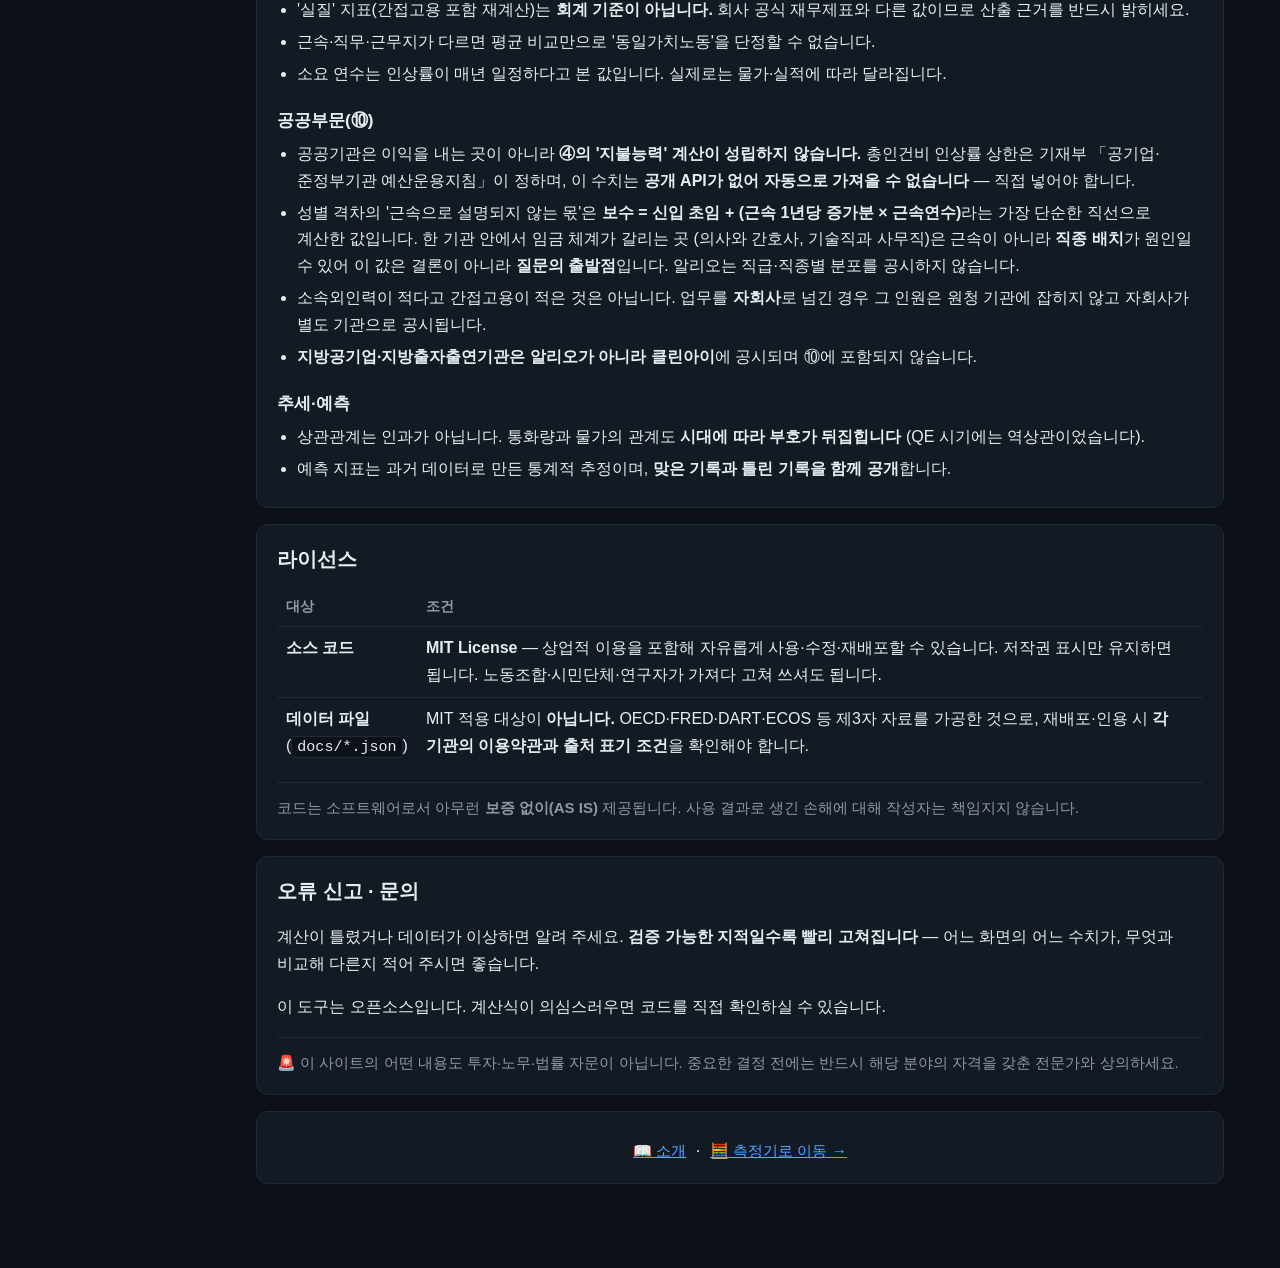
==== commit 6a9c2e91: "🔎 머리띠 재편(소개▾출처·면책, 원청교섭 가이드▾전략과 대안)과 사이트 검색 — 절 단위 색인·뉴스 기사, #secN 직접 이동 Co-Authored-By: Claude Opus" ====
--- a/docs/about.html
+++ b/docs/about.html
@@ -63,16 +63,15 @@
   <a class="brand" href="./"><i>⚖</i>모두를 위한 단체교섭</a>
   <button class="burger" type="button" aria-label="메뉴 열기" aria-expanded="false" aria-controls="sitemenu">☰</button>
   <nav class="menu" id="sitemenu" aria-label="사이트 메뉴">
-    <a href="./guide.html">소개</a>
+    <div class="grp"><a href="./guide.html" class="on">소개</a><button class="caret" type="button" aria-label="소개 하위 메뉴" aria-expanded="false">▾</button><div class="sub"><a href="./about.html" class="on" aria-current="page">출처 · 면책</a></div></div>
     <a href="./measure.html">측정기</a>
-    <a href="./labor.html">원청교섭 가이드</a>
+    <div class="grp"><a href="./labor.html">원청교섭 가이드</a><button class="caret" type="button" aria-label="원청교섭 가이드 하위 메뉴" aria-expanded="false">▾</button><div class="sub"><a href="./strategy.html">전략과 대안</a></div></div>
     <a href="./news.html">노동뉴스</a>
     <a href="./ilo.html">현장과 ILO 기준</a>
-    <a href="./strategy.html">전략과 대안</a>
     <a href="./future.html">AI 시대의 노동</a>
-    <a href="./about.html" class="on" aria-current="page">출처 · 면책</a>
+    <form class="search" role="search" onsubmit="return false"><input type="search" placeholder="사이트 검색" aria-label="사이트 검색" autocomplete="off"><div class="results" hidden></div></form>
   </nav>
-</div></div>
+</div></div><!-- /topbar -->
 <div class="wrap">
 <header>
   <h1>이용 안내 · 출처 · 면책</h1>
--- a/docs/site.css
+++ b/docs/site.css
@@ -1,39 +1,85 @@
-/* 사이트 공용 — 상단 머리띠(카테고리 메뉴)와 '맨 위로' 버튼.
+/* 사이트 공용 — 상단 머리띠(카테고리·하위 메뉴·검색)와 '맨 위로' 버튼.
    아홉 페이지가 모두 이 파일을 읽는다. 메뉴 항목은 각 페이지 HTML 의 .topbar 안에 있다(JS 없이도 보이게).
    메뉴를 바꾸면 아홉 페이지의 .topbar 를 함께 고칠 것(CLAUDE.md '새 페이지를 더할 때'). */
 
 /* 고정 머리띠가 목차 이동 목적지를 가리지 않게 */
-html{scroll-padding-top:68px}
-[id]{scroll-margin-top:68px}
+
+[id]{scroll-margin-top:66px}
 
 .topbar{position:sticky;top:0;z-index:60;background:rgba(11,16,23,.92);
   -webkit-backdrop-filter:saturate(140%) blur(8px);backdrop-filter:saturate(140%) blur(8px);
   border-bottom:1px solid var(--line,#20293a)}
-.topbar .tb-in{max-width:1160px;margin:0 auto;padding:0 16px;height:56px;
-  display:flex;align-items:center;gap:14px}
+.topbar .tb-in{max-width:1180px;margin:0 auto;padding:0 16px;height:56px;
+  display:flex;align-items:center;gap:12px}
 .topbar .brand{color:var(--tx,#e6edf3);text-decoration:none;font-weight:700;font-size:1.02rem;
   white-space:nowrap;display:flex;align-items:center;gap:8px;flex:0 0 auto}
 .topbar .brand i{font-style:normal;display:inline-grid;place-items:center;width:26px;height:26px;
   border-radius:7px;background:rgba(88,166,255,.16);color:var(--acc,#58a6ff);font-size:.9rem}
-.topbar .menu{display:flex;align-items:center;gap:2px;margin-left:auto;overflow-x:auto;scrollbar-width:none}
-.topbar .menu::-webkit-scrollbar{display:none}
+.topbar .menu{display:flex;align-items:center;gap:2px;margin-left:auto}
 .topbar .menu a{color:var(--mut,#8b98a9);text-decoration:none;font-size:.93rem;white-space:nowrap;
-  padding:7px 10px;border-radius:8px;line-height:1.2}
+  padding:7px 10px;border-radius:8px;line-height:1.2;display:block}
 .topbar .menu a:hover{color:var(--tx,#e6edf3);background:rgba(88,166,255,.10)}
 .topbar .menu a.on{color:var(--tx,#e6edf3);background:rgba(88,166,255,.16);font-weight:600;
   box-shadow:inset 0 -2px 0 var(--acc,#58a6ff)}
+
+/* 하위 메뉴 — 넓은 화면: 마우스를 올리거나 ▾ 를 누르면 펼침 */
+.topbar .grp{position:relative;display:flex;align-items:center}
+.topbar .grp > a{padding-right:4px}
+.topbar .caret{background:transparent;border:0;color:var(--mut,#8b98a9);cursor:pointer;
+  font-size:.75rem;padding:7px 6px 7px 2px;border-radius:6px;line-height:1}
+.topbar .caret:hover{color:var(--tx,#e6edf3)}
+.topbar .grp .sub{display:none;position:absolute;top:100%;left:0;min-width:170px;padding:6px;margin-top:4px;
+  background:#0d1219;border:1px solid var(--line,#20293a);border-radius:10px;box-shadow:0 10px 24px rgba(0,0,0,.4)}
+.topbar .grp .sub::before{content:"";position:absolute;left:0;right:0;top:-8px;height:8px}
+.topbar .grp:hover .sub,.topbar .grp:focus-within .sub,.topbar .grp.open .sub{display:block}
+.topbar .grp .sub a{padding:9px 10px}
+.topbar .grp .sub a.on{box-shadow:inset 3px 0 0 var(--acc,#58a6ff)}
+
+/* 검색 */
+.topbar .search{position:relative;flex:0 0 auto}
+.topbar .search input{width:150px;background:#0d1219;color:var(--tx,#e6edf3);border:1px solid var(--line,#20293a);
+  border-radius:18px;padding:7px 12px 7px 30px;font:inherit;font-size:.9rem;transition:width .2s,border-color .2s;
+  background-image:url("data:image/svg+xml,%3Csvg xmlns='http://www.w3.org/2000/svg' width='14' height='14' viewBox='0 0 24 24' fill='none' stroke='%238b98a9' stroke-width='2.4' stroke-linecap='round'%3E%3Ccircle cx='11' cy='11' r='7'/%3E%3Cpath d='M20 20l-4-4'/%3E%3C/svg%3E");
+  background-repeat:no-repeat;background-position:11px center}
+.topbar .search input:focus{outline:none;border-color:var(--acc,#58a6ff);width:230px}
+.topbar .search .results{position:absolute;right:0;top:calc(100% + 8px);width:420px;max-width:calc(100vw - 24px);
+  max-height:70vh;overflow-y:auto;background:#0d1219;border:1px solid var(--line,#20293a);border-radius:12px;
+  box-shadow:0 14px 30px rgba(0,0,0,.45);padding:6px}
+.topbar .search .results a{display:block;text-decoration:none;color:var(--tx,#e6edf3);padding:9px 10px;border-radius:8px;
+  border-bottom:1px solid rgba(32,41,58,.6);font-size:.9rem;line-height:1.45}
+.topbar .search .results a:last-child{border-bottom:0}
+/* 결과 링크는 메뉴 링크 규칙(한 줄 유지·큰 여백)을 물려받지 않는다 */
+.topbar .menu .search .results a{white-space:normal;word-break:keep-all;overflow-wrap:anywhere;
+  padding:9px 10px;font-size:.9rem;border-radius:8px;box-shadow:none}
+.topbar .search .results a:hover,.topbar .search .results a.sel{background:rgba(88,166,255,.12)}
+.topbar .search .results .pg{display:block;color:var(--acc,#58a6ff);font-size:.78rem;margin-bottom:2px}
+.topbar .search .results b{display:block;font-weight:600}
+.topbar .search .results .sn{display:block;color:var(--mut,#8b98a9);font-size:.84rem;margin-top:2px}
+.topbar .search .results mark{background:rgba(210,153,34,.35);color:inherit;border-radius:3px;padding:0 1px}
+.topbar .search .results .none{color:var(--mut,#8b98a9);padding:12px;font-size:.9rem}
+
 .topbar .burger{display:none;margin-left:auto;background:transparent;color:var(--tx,#e6edf3);
   border:1px solid var(--line,#20293a);border-radius:8px;width:40px;height:36px;font-size:1.15rem;cursor:pointer}
 
-/* 좁은 화면 — ☰ 로 접는다 */
+/* 좁은 화면 — ☰ 로 접는다. 검색칸은 펼친 메뉴 맨 위에 */
 @media (max-width:1079px){
   .topbar .burger{display:block}
   .topbar .menu{display:none;position:absolute;left:0;right:0;top:56px;flex-direction:column;align-items:stretch;
-    gap:0;padding:6px 12px 12px;background:#0d1219;border-bottom:1px solid var(--line,#20293a);
+    gap:0;padding:8px 12px 12px;background:#0d1219;border-bottom:1px solid var(--line,#20293a);
     box-shadow:0 12px 24px rgba(0,0,0,.35);max-height:calc(100vh - 56px);overflow-y:auto}
   .topbar.open .menu{display:flex}
   .topbar .menu a{padding:12px 10px;font-size:1rem;border-bottom:1px solid rgba(32,41,58,.6);border-radius:0}
   .topbar .menu a.on{box-shadow:inset 3px 0 0 var(--acc,#58a6ff)}
+  .topbar .grp{display:block}
+  .topbar .grp > a{padding-right:10px}
+  .topbar .caret{display:none}
+  .topbar .grp .sub{display:block;position:static;margin:0;padding:0 0 0 18px;border:0;box-shadow:none;background:transparent;min-width:0}
+  .topbar .grp .sub::before{display:none}
+  .topbar .grp .sub a{font-size:.95rem}
+  .topbar .grp .sub a::before{content:"└ ";color:var(--mut,#8b98a9)}
+  .topbar .search{order:-1;margin:0 0 8px}
+  .topbar .search input,.topbar .search input:focus{width:100%;font-size:1rem;padding:10px 12px 10px 32px}
+  .topbar .search .results{position:static;width:auto;max-width:none;margin-top:8px;max-height:50vh}
 }
 
 /* 맨 위로 */
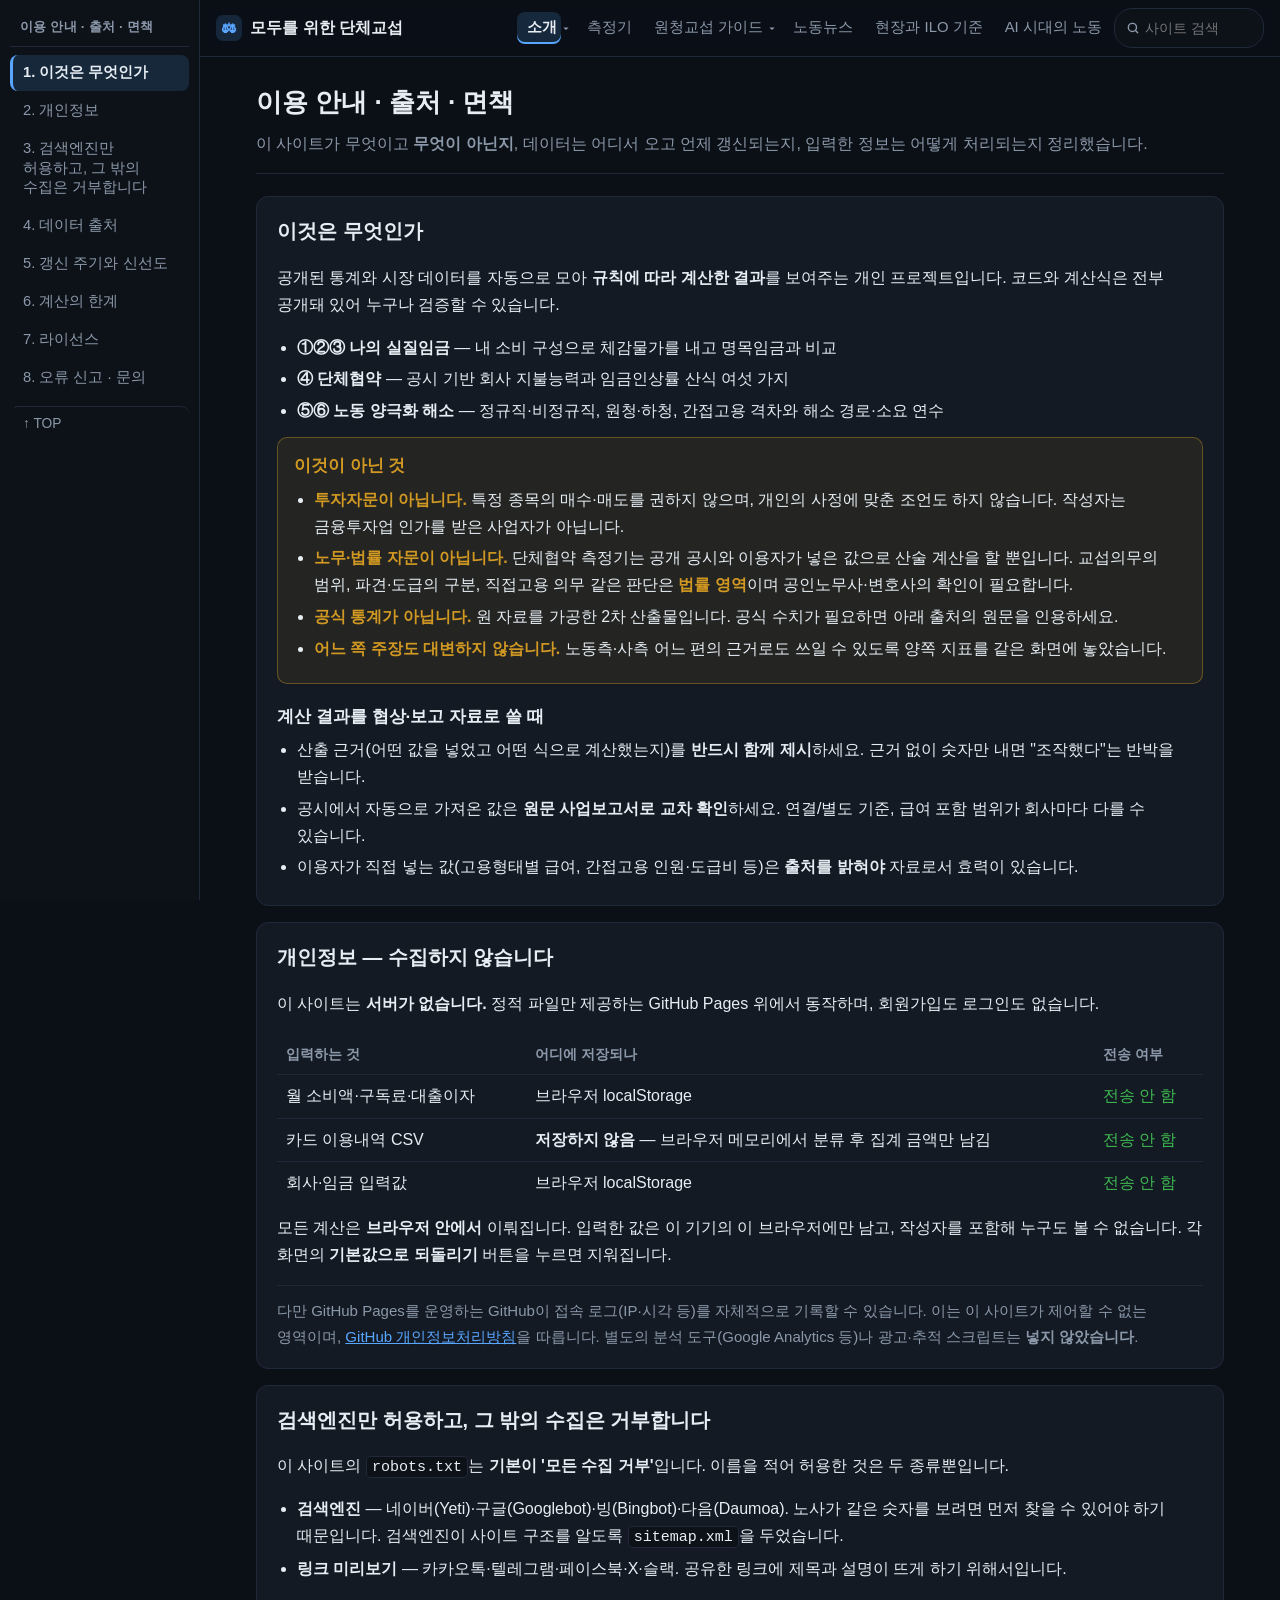
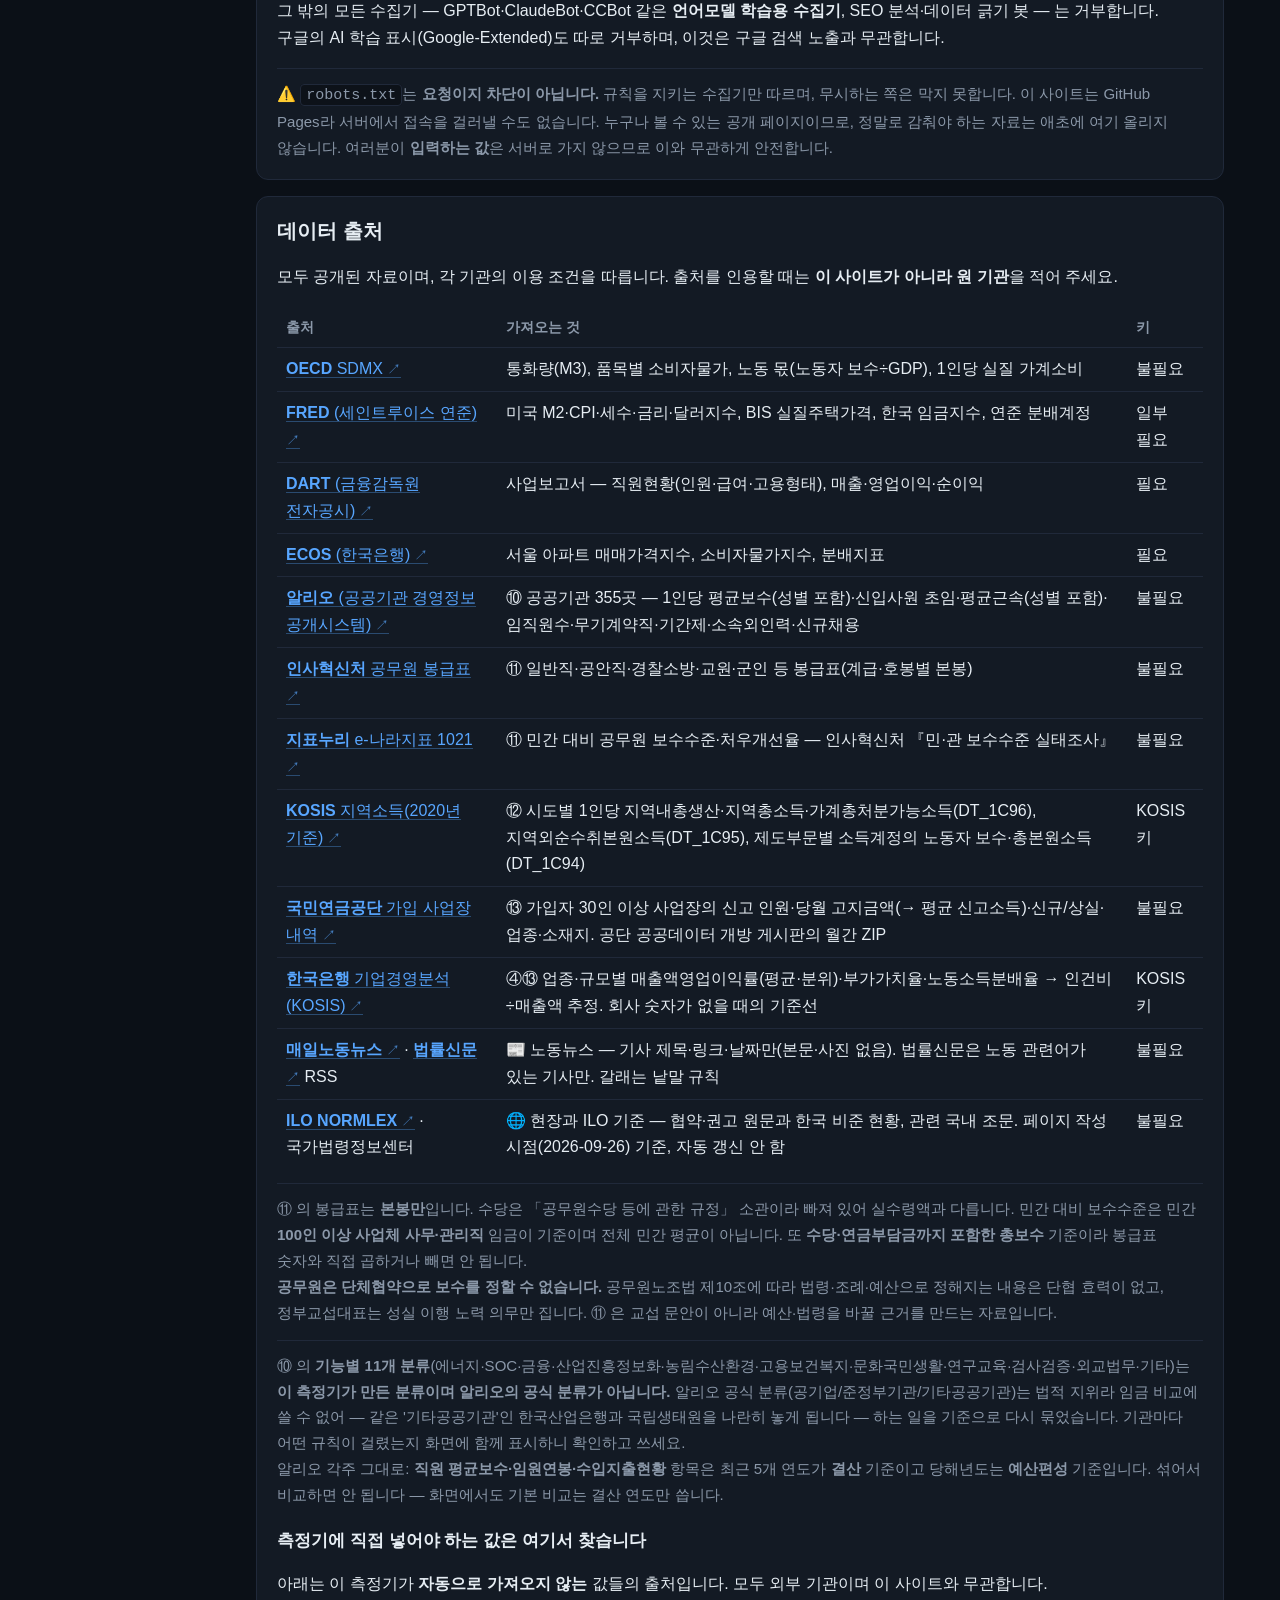
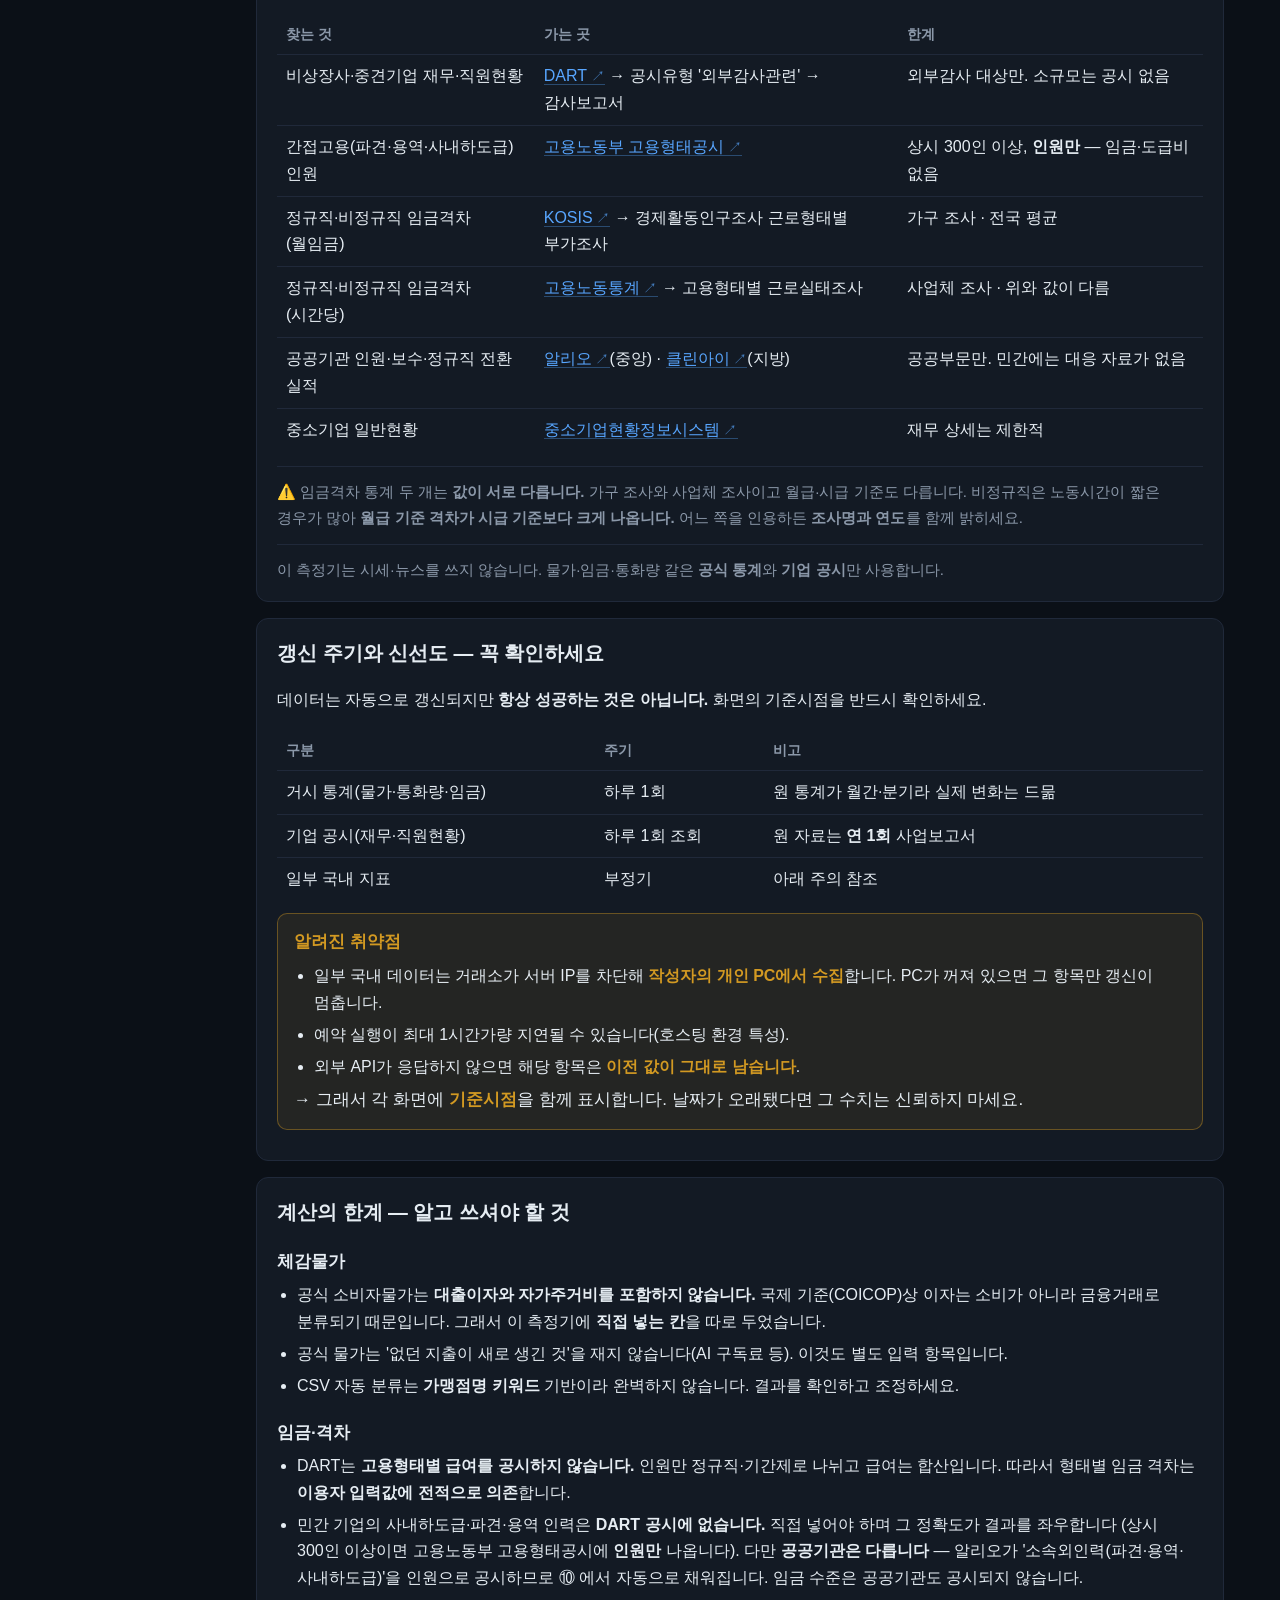
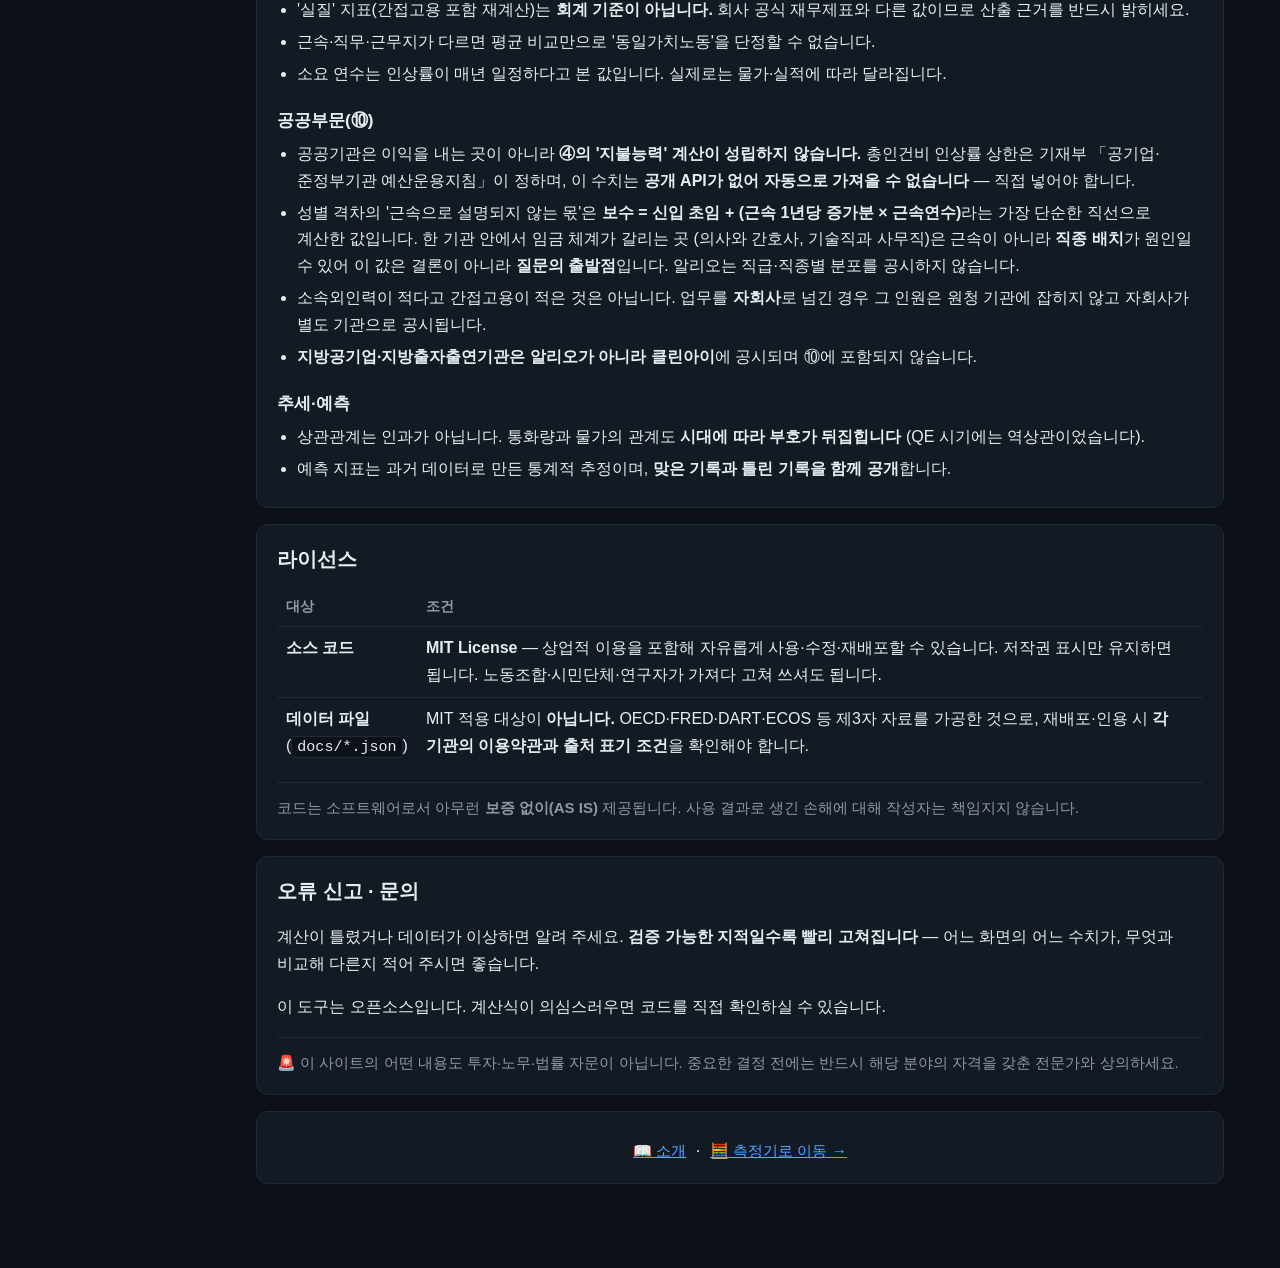
==== commit 9df40a37: "↑ TOP — 왼쪽 목차와 오른쪽 아래 버튼 문구 통일, 공용 파일에 판 번호(?v=)로 캐시 문제 방지 Co-Authored-By: Claude Opus 5.5 <noreply@" ====
--- a/docs/about.html
+++ b/docs/about.html
@@ -56,7 +56,7 @@
     .note,th{color:#444} a{color:#000}
   }
 </style>
-<link rel="stylesheet" href="./site.css">
+<link rel="stylesheet" href="./site.css?v=20260929b">
 </head>
 <body>
 <div class="topbar noprint" id="topbar" role="banner"><div class="tb-in">
@@ -324,7 +324,7 @@
 </div>
 
 </div>
-<script src="./sidenav.js" defer></script>
-<script src="./site.js" defer></script>
+<script src="./sidenav.js?v=20260929b" defer></script>
+<script src="./site.js?v=20260929b" defer></script>
 </body>
 </html>
--- a/docs/site.css
+++ b/docs/site.css
@@ -83,11 +83,14 @@
 }
 
 /* 맨 위로 */
-#toTop{position:fixed;right:18px;bottom:20px;z-index:70;width:46px;height:46px;border-radius:50%;
+#toTop{position:fixed;right:18px;bottom:20px;z-index:70;width:52px;height:52px;border-radius:50%;
+  display:flex;flex-direction:column;align-items:center;justify-content:center;gap:1px;line-height:1;
   border:1px solid var(--line,#20293a);background:#131a24;color:var(--tx,#e6edf3);font-size:1.25rem;
   cursor:pointer;box-shadow:0 6px 18px rgba(0,0,0,.35);opacity:0;transform:translateY(10px);
   pointer-events:none;transition:opacity .2s,transform .2s}
 #toTop.show{opacity:1;transform:none;pointer-events:auto}
 #toTop:hover{border-color:var(--acc,#58a6ff);color:var(--acc,#58a6ff)}
+#toTop span{font-size:1.05rem}
+#toTop small{font-size:.66rem;font-weight:700;letter-spacing:.06em}
 
 @media print{.topbar,#toTop{display:none!important}}
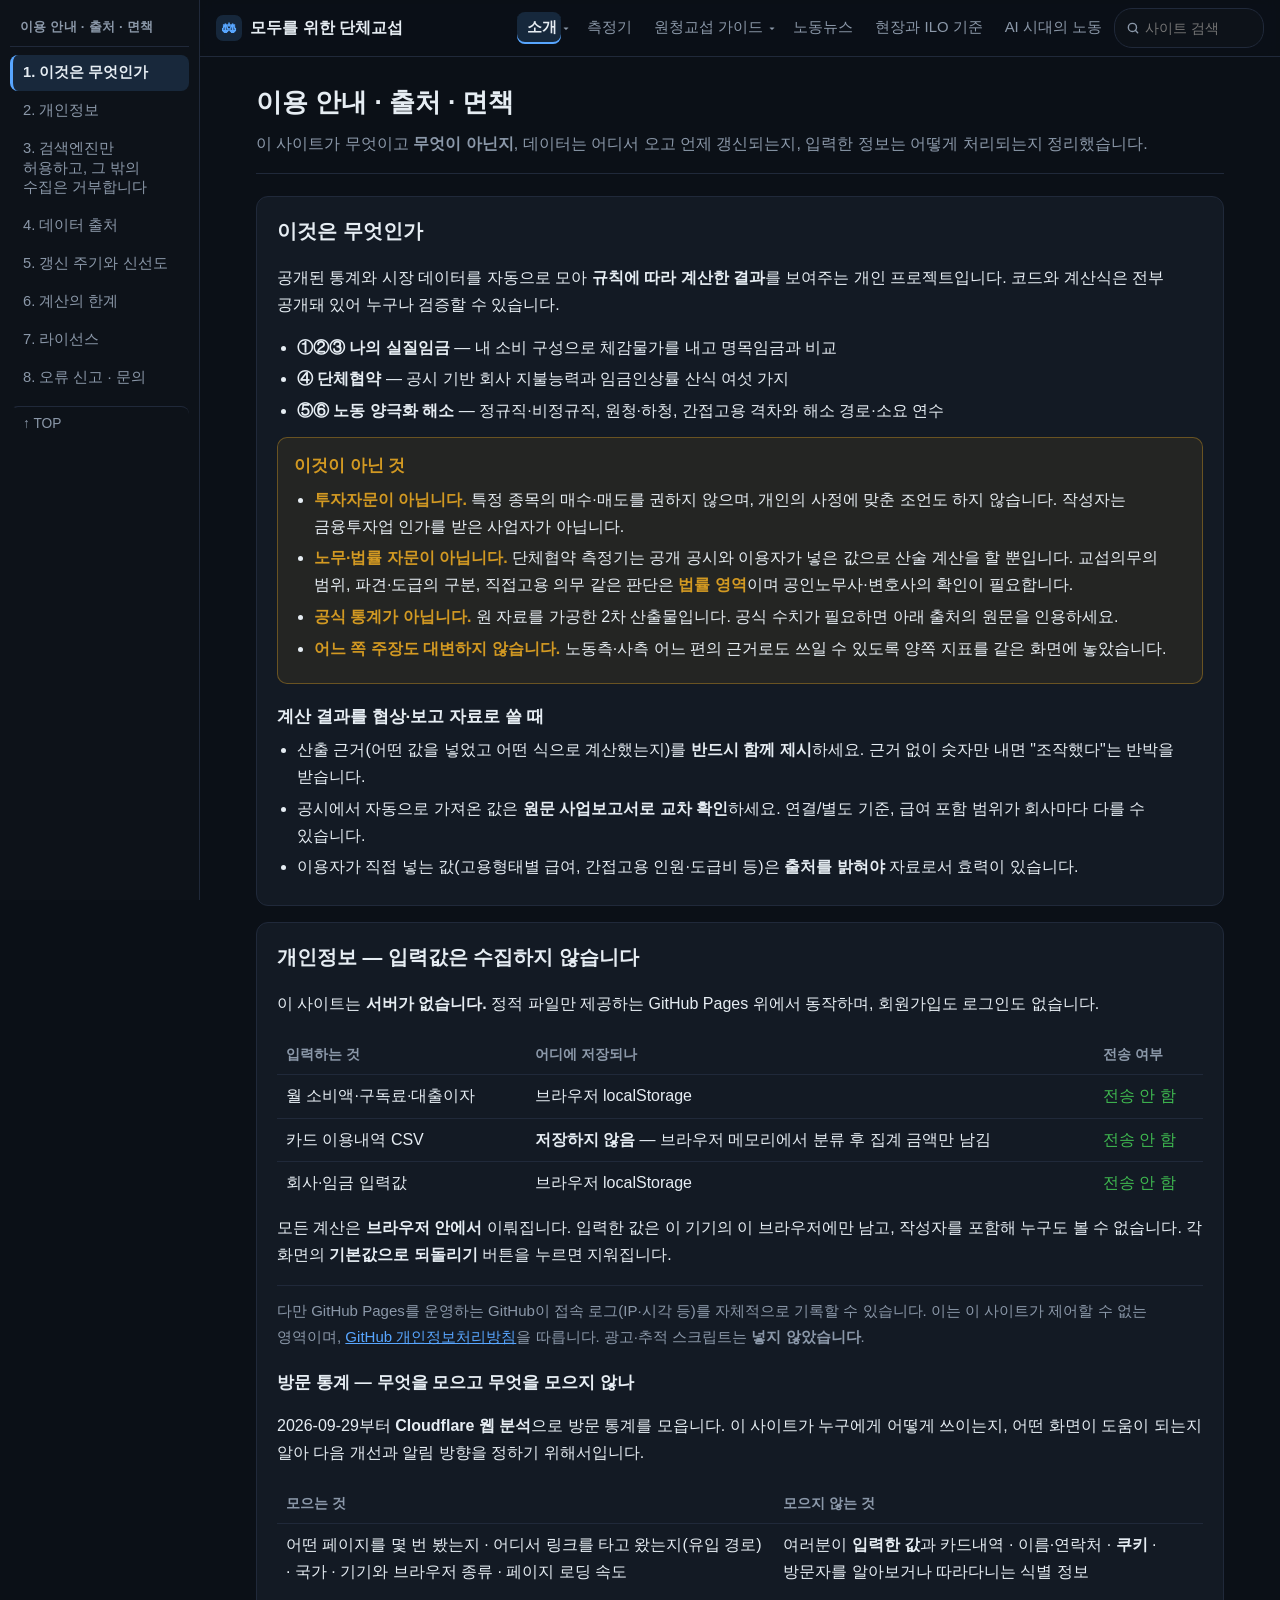
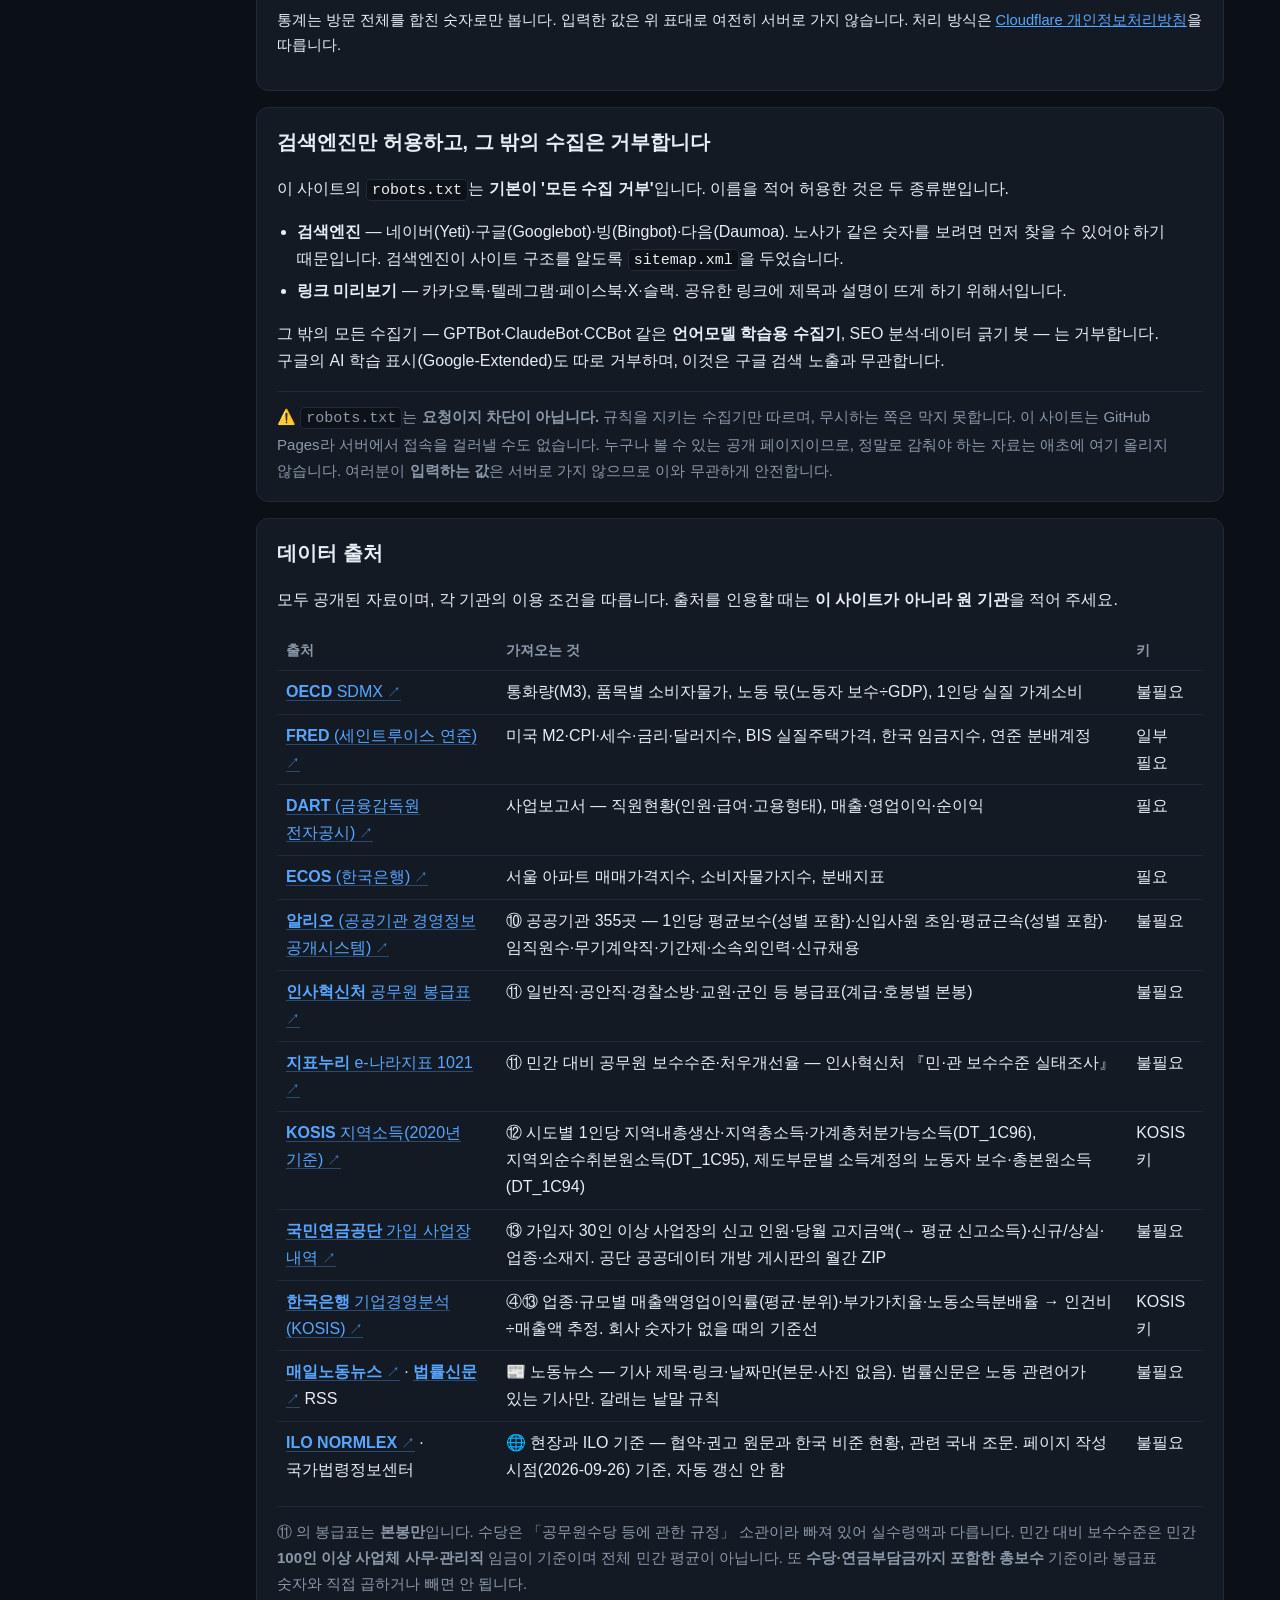
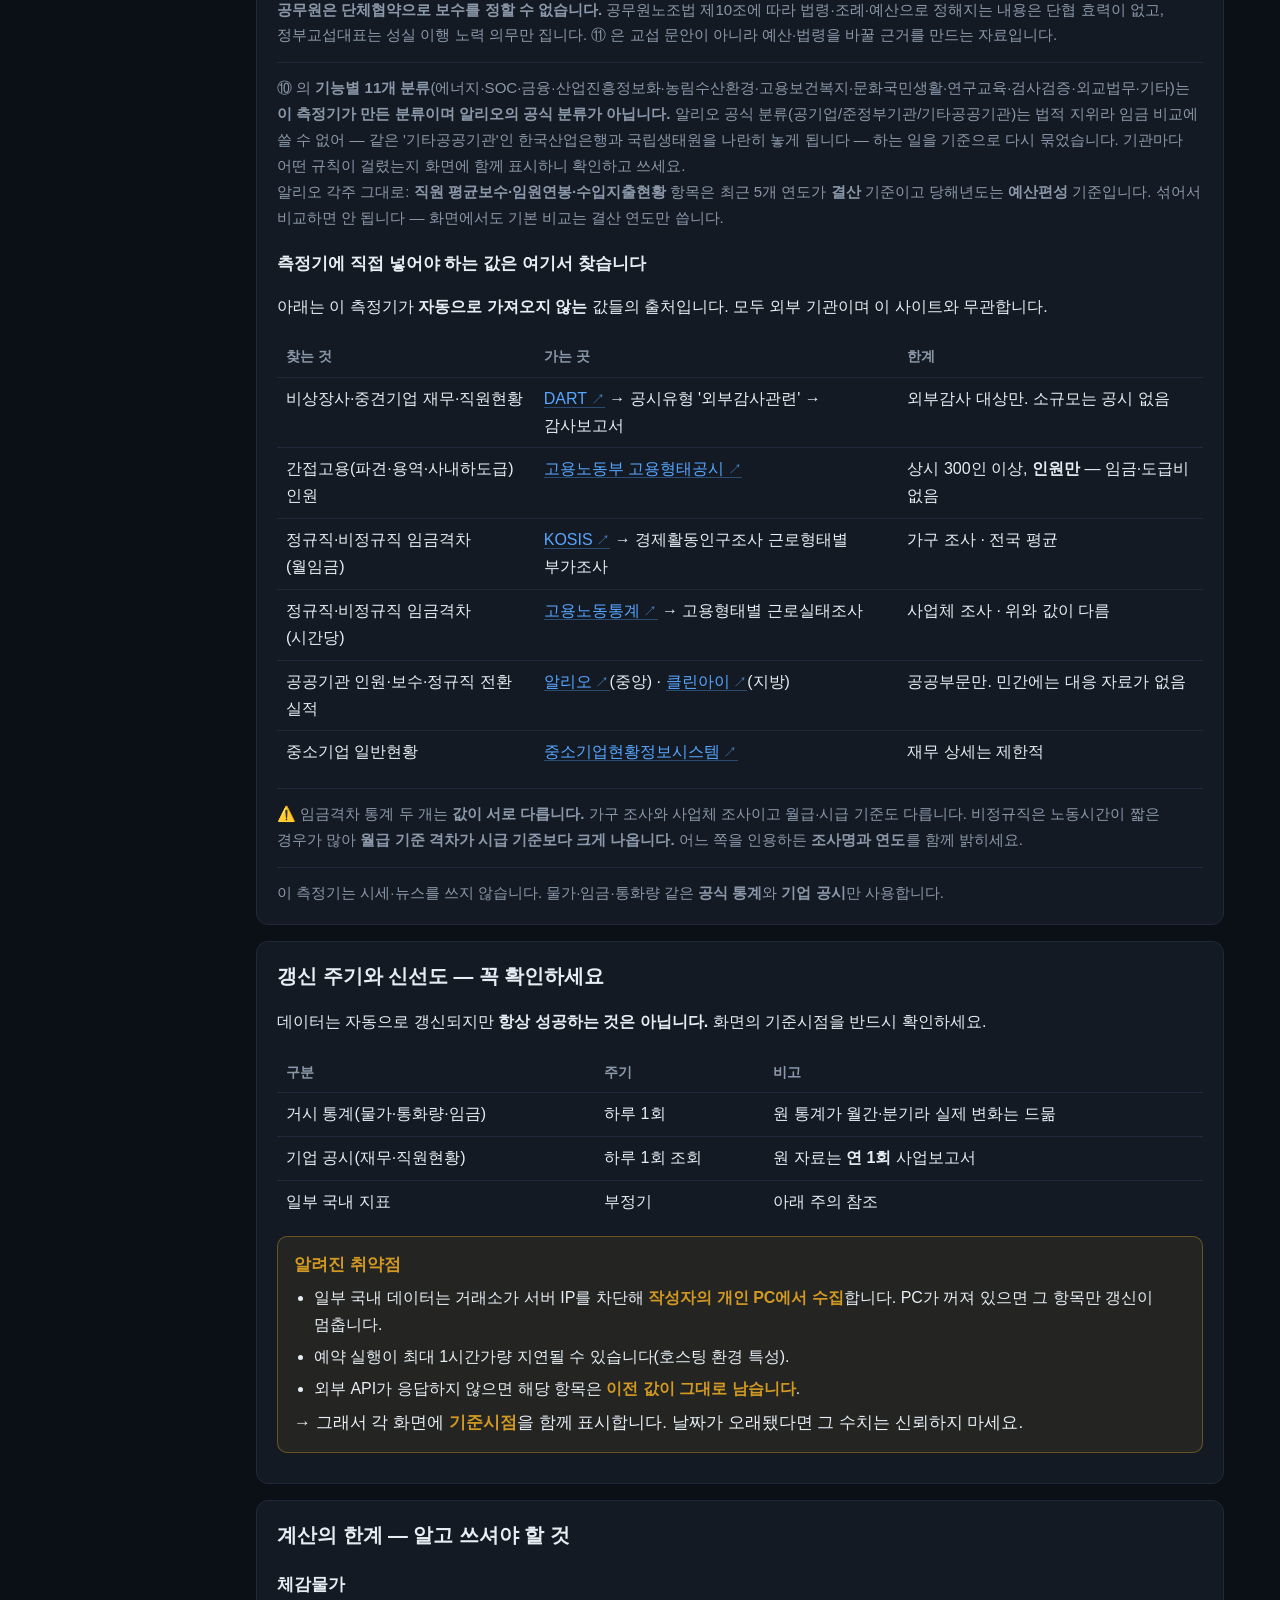
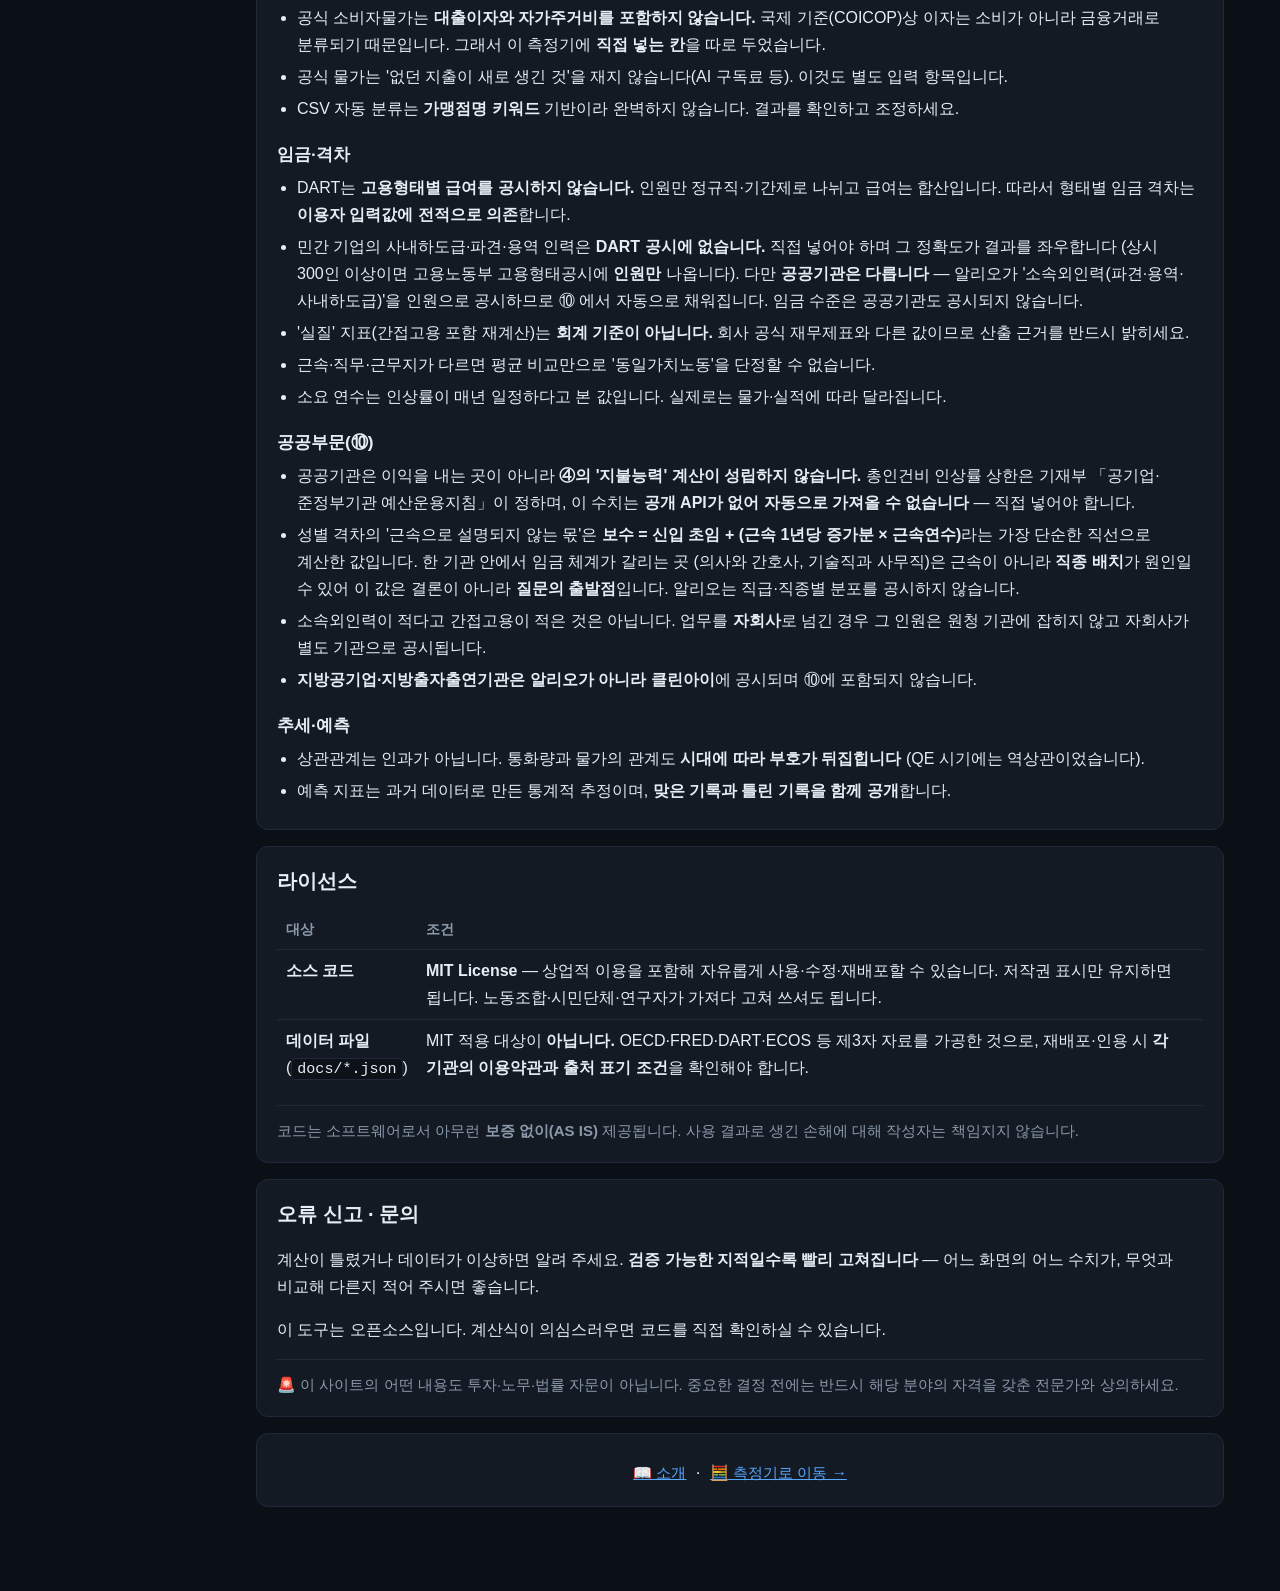
==== commit 0c267df0: "📊 방문 통계 켬 — Cloudflare 웹 분석 토큰 적용, 출처·면책 약속 문구를 방문 통계 설명으로(모으는 것/모으지 않는 것) Co-Authored-By: Claude Op" ====
--- a/docs/about.html
+++ b/docs/about.html
@@ -56,7 +56,7 @@
     .note,th{color:#444} a{color:#000}
   }
 </style>
-<link rel="stylesheet" href="./site.css?v=20260929b">
+<link rel="stylesheet" href="./site.css?v=a202609291630">
 </head>
 <body>
 <div class="topbar noprint" id="topbar" role="banner"><div class="tb-in">
@@ -116,7 +116,7 @@
 </div>
 
 <div class="card">
-  <h2>개인정보 — 수집하지 않습니다</h2>
+  <h2>개인정보 — 입력값은 수집하지 않습니다</h2>
   <p>이 사이트는 <b>서버가 없습니다.</b> 정적 파일만 제공하는 GitHub Pages 위에서 동작하며,
     회원가입도 로그인도 없습니다.</p>
   <table>
@@ -133,7 +133,19 @@
   <div class="note">다만 GitHub Pages를 운영하는 GitHub이 접속 로그(IP·시각 등)를 자체적으로 기록할 수 있습니다.
     이는 이 사이트가 제어할 수 없는 영역이며,
     <a href="https://docs.github.com/site-policy/privacy-policies/github-privacy-statement" target="_blank" rel="noopener">GitHub 개인정보처리방침</a>을 따릅니다.
-    별도의 분석 도구(Google Analytics 등)나 광고·추적 스크립트는 <b>넣지 않았습니다</b>.</div>
+    광고·추적 스크립트는 <b>넣지 않았습니다</b>.</div>
+  <h3 id="analytics">방문 통계 — 무엇을 모으고 무엇을 모으지 않나</h3>
+  <p>2026-09-29부터 <b>Cloudflare 웹 분석</b>으로 방문 통계를 모읍니다. 이 사이트가 누구에게 어떻게 쓰이는지,
+    어떤 화면이 도움이 되는지 알아 다음 개선과 알림 방향을 정하기 위해서입니다.</p>
+  <table>
+    <thead><tr><th>모으는 것</th><th>모으지 않는 것</th></tr></thead>
+    <tbody>
+      <tr><td>어떤 페이지를 몇 번 봤는지 · 어디서 링크를 타고 왔는지(유입 경로) · 국가 · 기기와 브라우저 종류 · 페이지 로딩 속도</td>
+        <td>여러분이 <b>입력한 값</b>과 카드내역 · 이름·연락처 · <b>쿠키</b> · 방문자를 알아보거나 따라다니는 식별 정보</td></tr>
+    </tbody>
+  </table>
+  <p class="muted" style="font-size:.92rem">통계는 방문 전체를 합친 숫자로만 봅니다. 입력한 값은 위 표대로 여전히 서버로 가지 않습니다.
+    처리 방식은 <a href="https://www.cloudflare.com/privacypolicy/" target="_blank" rel="noopener noreferrer">Cloudflare 개인정보처리방침</a>을 따릅니다.</p>
 </div>
 
 <div class="card">
@@ -324,7 +336,7 @@
 </div>
 
 </div>
-<script src="./sidenav.js?v=20260929b" defer></script>
-<script src="./site.js?v=20260929b" defer></script>
+<script src="./sidenav.js?v=a202609291630" defer></script>
+<script src="./site.js?v=a202609291630" defer></script>
 </body>
 </html>
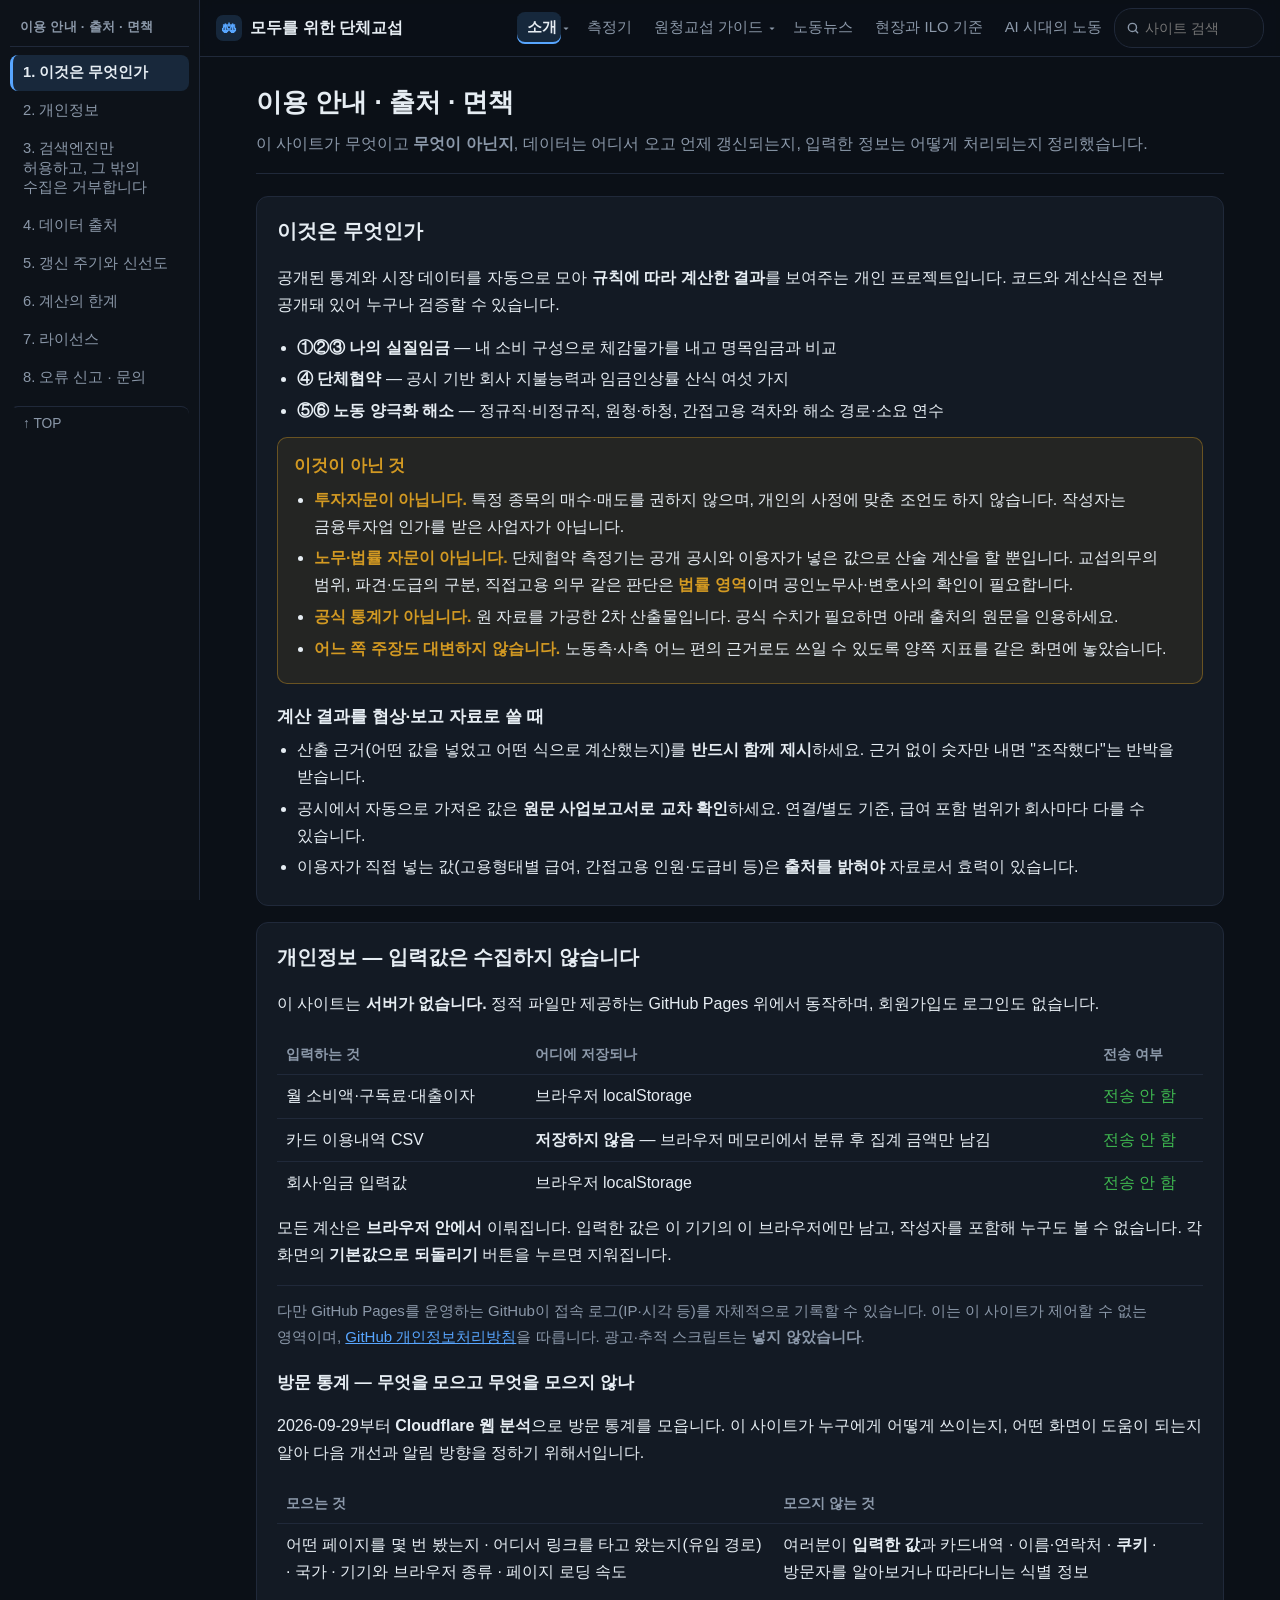
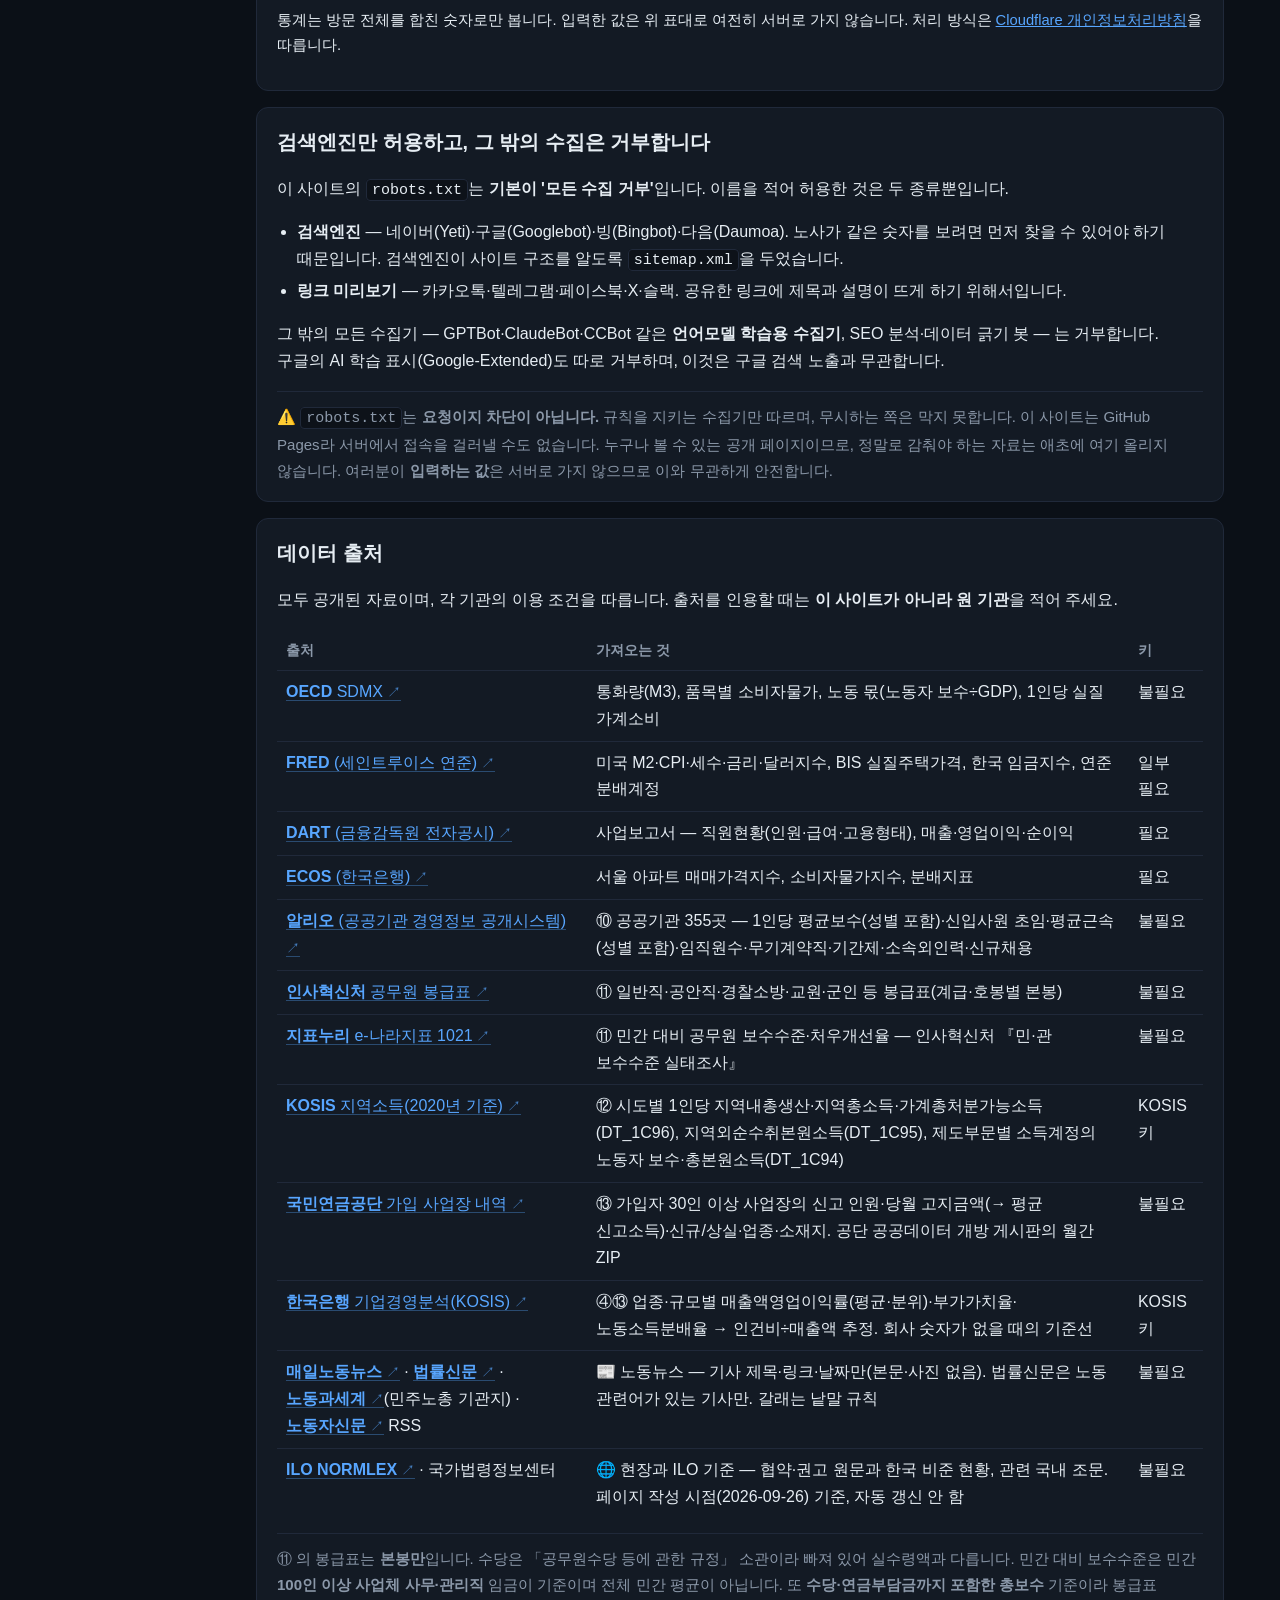
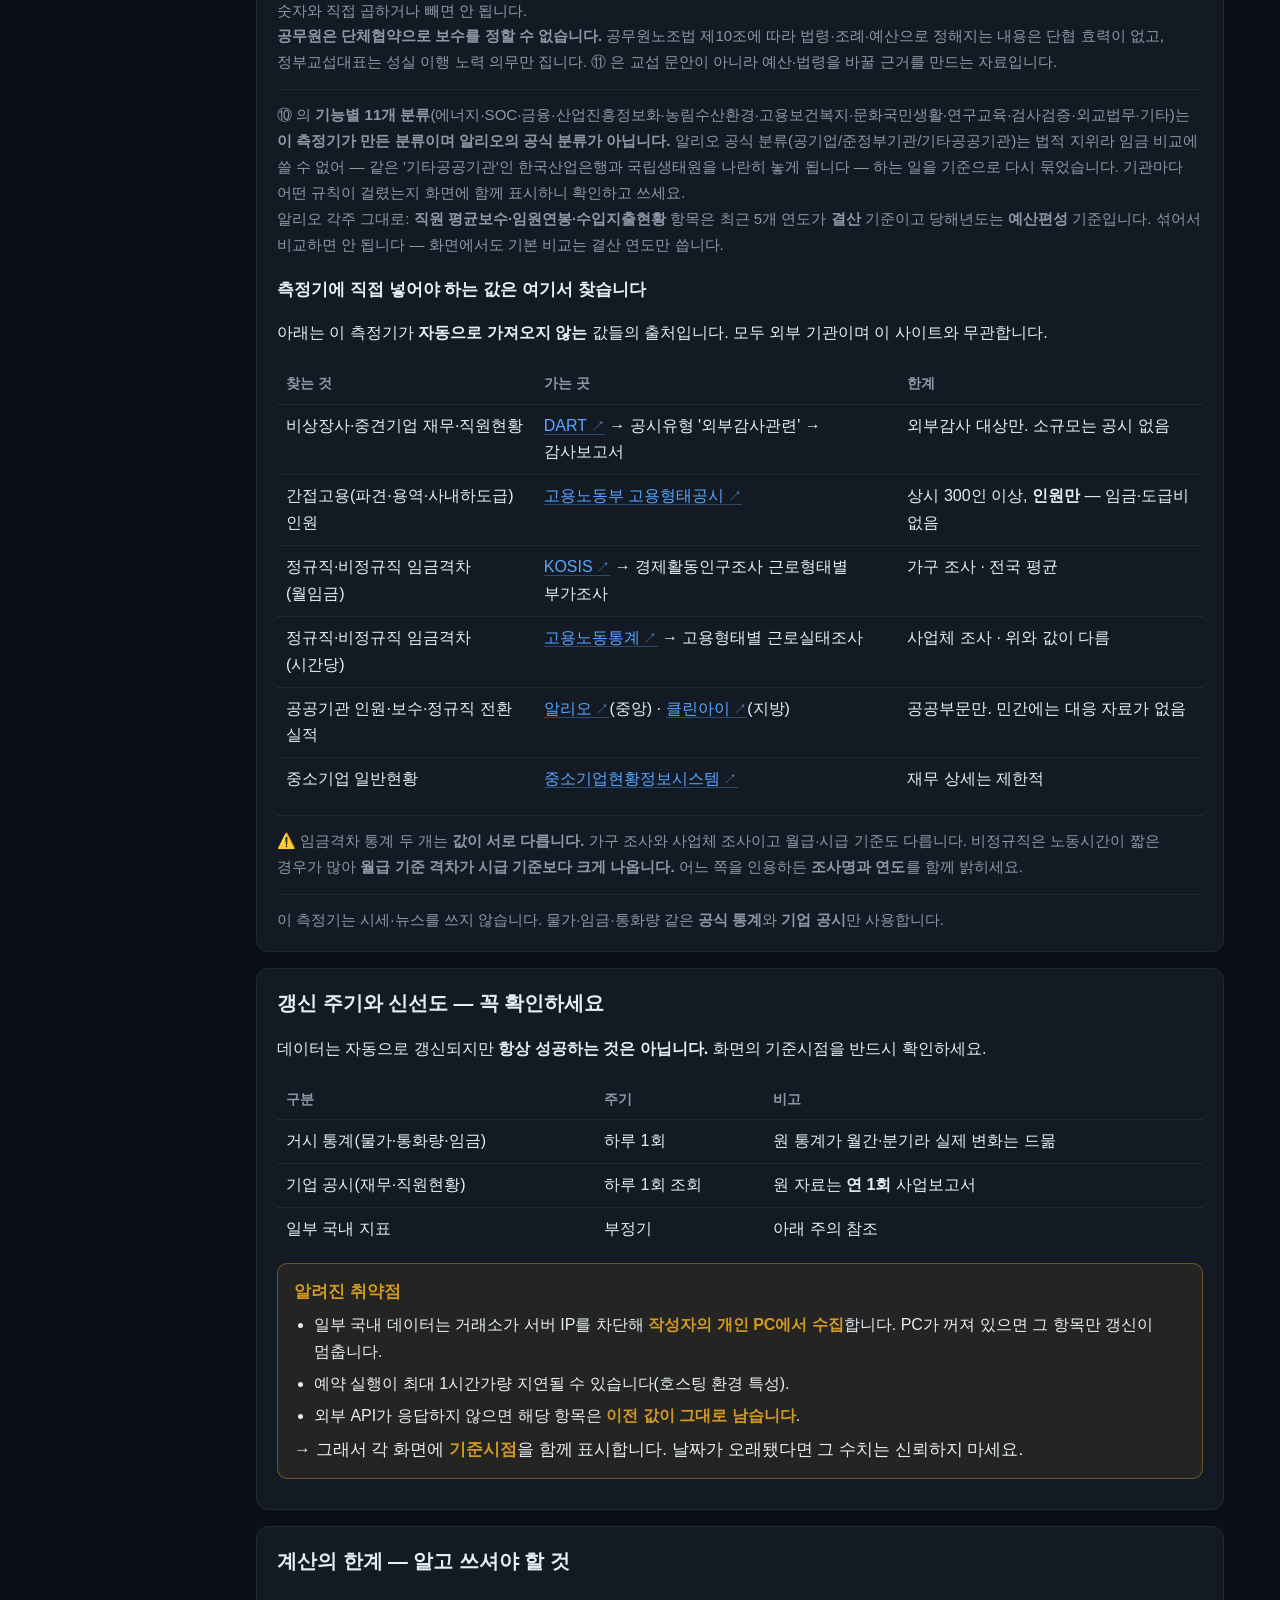
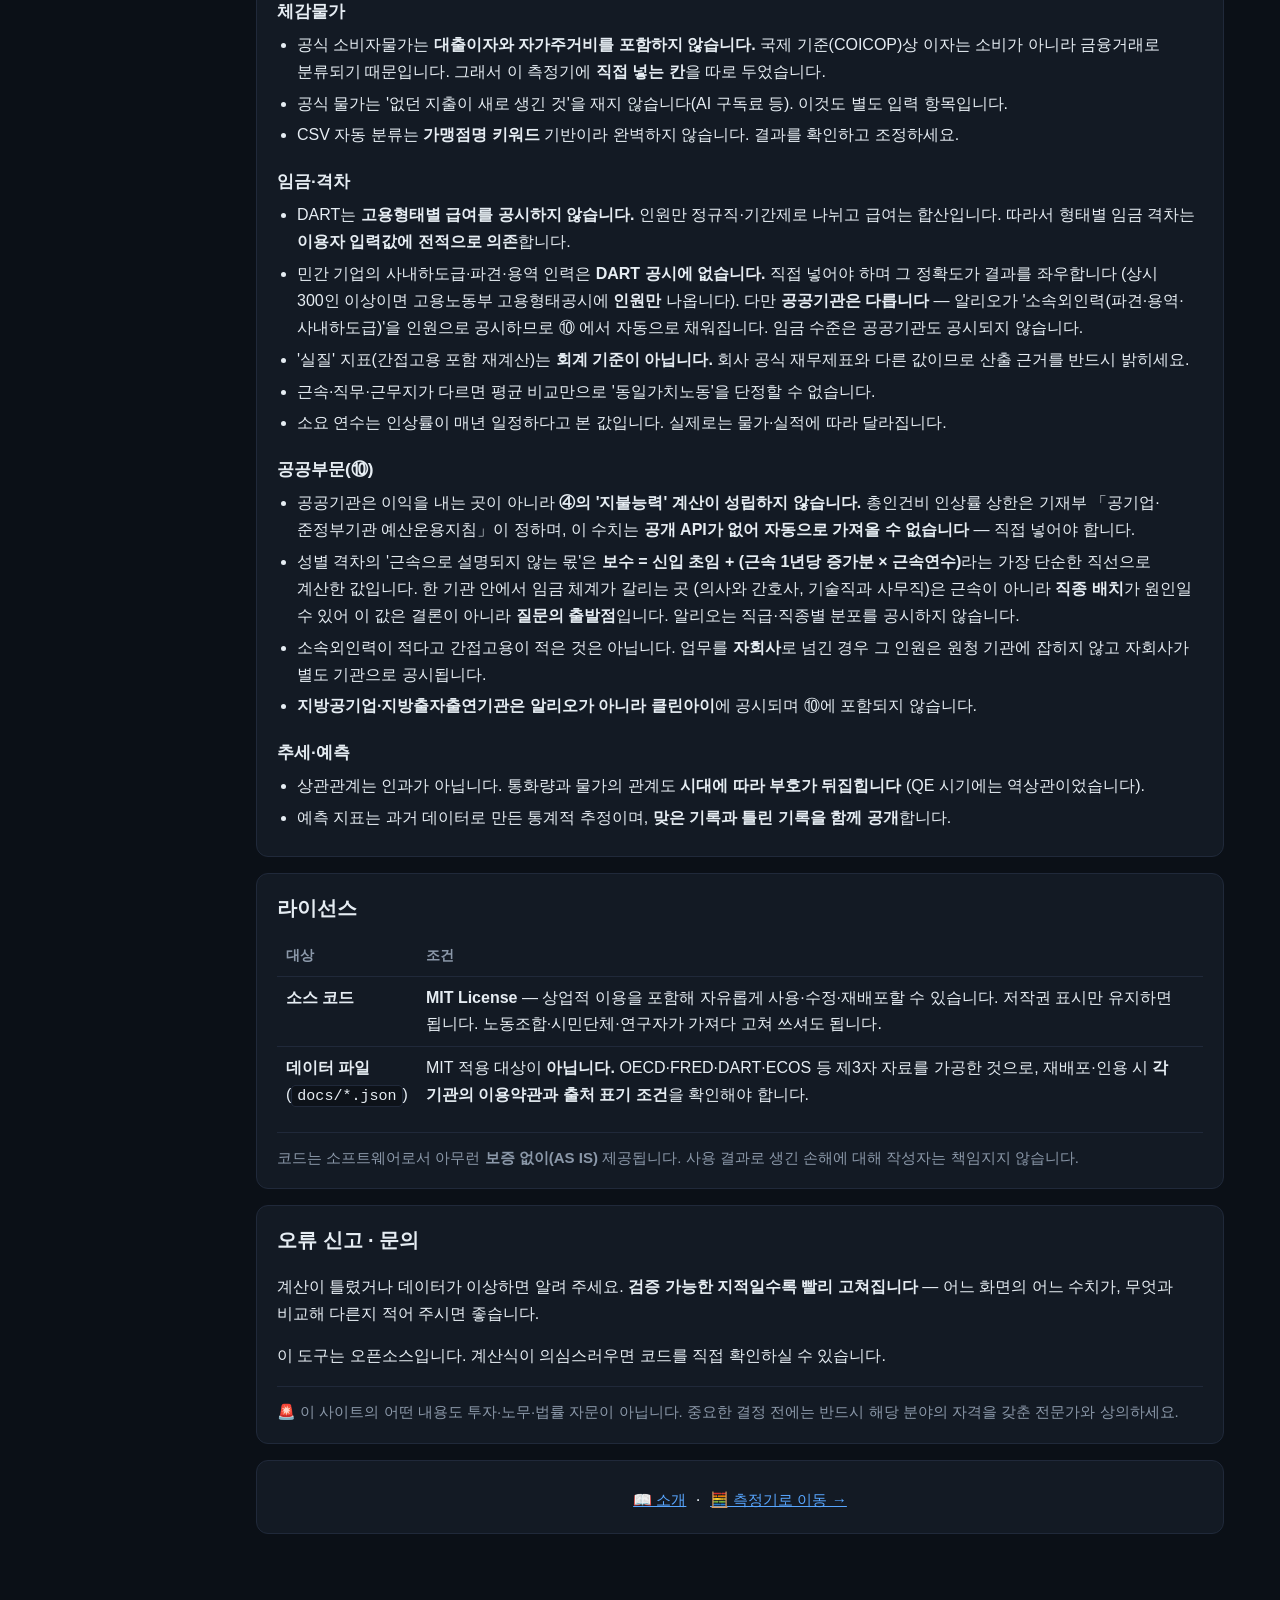
==== commit 6a98a87c: "📰 노동뉴스 출처 추가 — 노동과세계(민주노총 기관지)·노동자신문, 출처 성격 표기, RSS 날짜 형식·이중 변환 링크 처리 Co-Authored-By: Claude Opus 5." ====
--- a/docs/about.html
+++ b/docs/about.html
@@ -180,7 +180,7 @@
       <tr><td><a class="ext" href="https://kosis.kr/statHtml/statHtml.do?orgId=101&amp;tblId=DT_1C96" target="_blank" rel="noopener noreferrer"><b>KOSIS</b> 지역소득(2020년 기준)</a></td><td>⑫ 시도별 1인당 지역내총생산·지역총소득·가계총처분가능소득(DT_1C96), 지역외순수취본원소득(DT_1C95), 제도부문별 소득계정의 노동자 보수·총본원소득(DT_1C94)</td><td>KOSIS 키</td></tr>
       <tr><td><a class="ext" href="https://www.data.go.kr/data/3046071/openapi.do" target="_blank" rel="noopener noreferrer"><b>국민연금공단</b> 가입 사업장 내역</a></td><td>⑬ 가입자 30인 이상 사업장의 신고 인원·당월 고지금액(→ 평균 신고소득)·신규/상실·업종·소재지. 공단 공공데이터 개방 게시판의 월간 ZIP</td><td>불필요</td></tr>
       <tr><td><a class="ext" href="https://kosis.kr/statHtml/statHtml.do?orgId=301&amp;tblId=DT_501Y006" target="_blank" rel="noopener noreferrer"><b>한국은행</b> 기업경영분석(KOSIS)</a></td><td>④⑬ 업종·규모별 매출액영업이익률(평균·분위)·부가가치율·노동소득분배율 → 인건비÷매출액 추정. 회사 숫자가 없을 때의 기준선</td><td>KOSIS 키</td></tr>
-      <tr><td><a class="ext" href="https://www.labortoday.co.kr" target="_blank" rel="noopener noreferrer"><b>매일노동뉴스</b></a> · <a class="ext" href="https://www.lawtimes.co.kr" target="_blank" rel="noopener noreferrer"><b>법률신문</b></a> RSS</td><td>📰 노동뉴스 — 기사 제목·링크·날짜만(본문·사진 없음). 법률신문은 노동 관련어가 있는 기사만. 갈래는 낱말 규칙</td><td>불필요</td></tr>
+      <tr><td><a class="ext" href="https://www.labortoday.co.kr" target="_blank" rel="noopener noreferrer"><b>매일노동뉴스</b></a> · <a class="ext" href="https://www.lawtimes.co.kr" target="_blank" rel="noopener noreferrer"><b>법률신문</b></a> · <a class="ext" href="https://worknworld.kctu.org" target="_blank" rel="noopener noreferrer"><b>노동과세계</b></a>(민주노총 기관지) · <a class="ext" href="http://www.workersnews.co.kr" target="_blank" rel="noopener noreferrer"><b>노동자신문</b></a> RSS</td><td>📰 노동뉴스 — 기사 제목·링크·날짜만(본문·사진 없음). 법률신문은 노동 관련어가 있는 기사만. 갈래는 낱말 규칙</td><td>불필요</td></tr>
       <tr><td><a class="ext" href="https://normlex.ilo.org" target="_blank" rel="noopener noreferrer"><b>ILO NORMLEX</b></a> · 국가법령정보센터</td><td>🌐 현장과 ILO 기준 — 협약·권고 원문과 한국 비준 현황, 관련 국내 조문. 페이지 작성 시점(2026-09-26) 기준, 자동 갱신 안 함</td><td>불필요</td></tr>
     </tbody>
   </table>
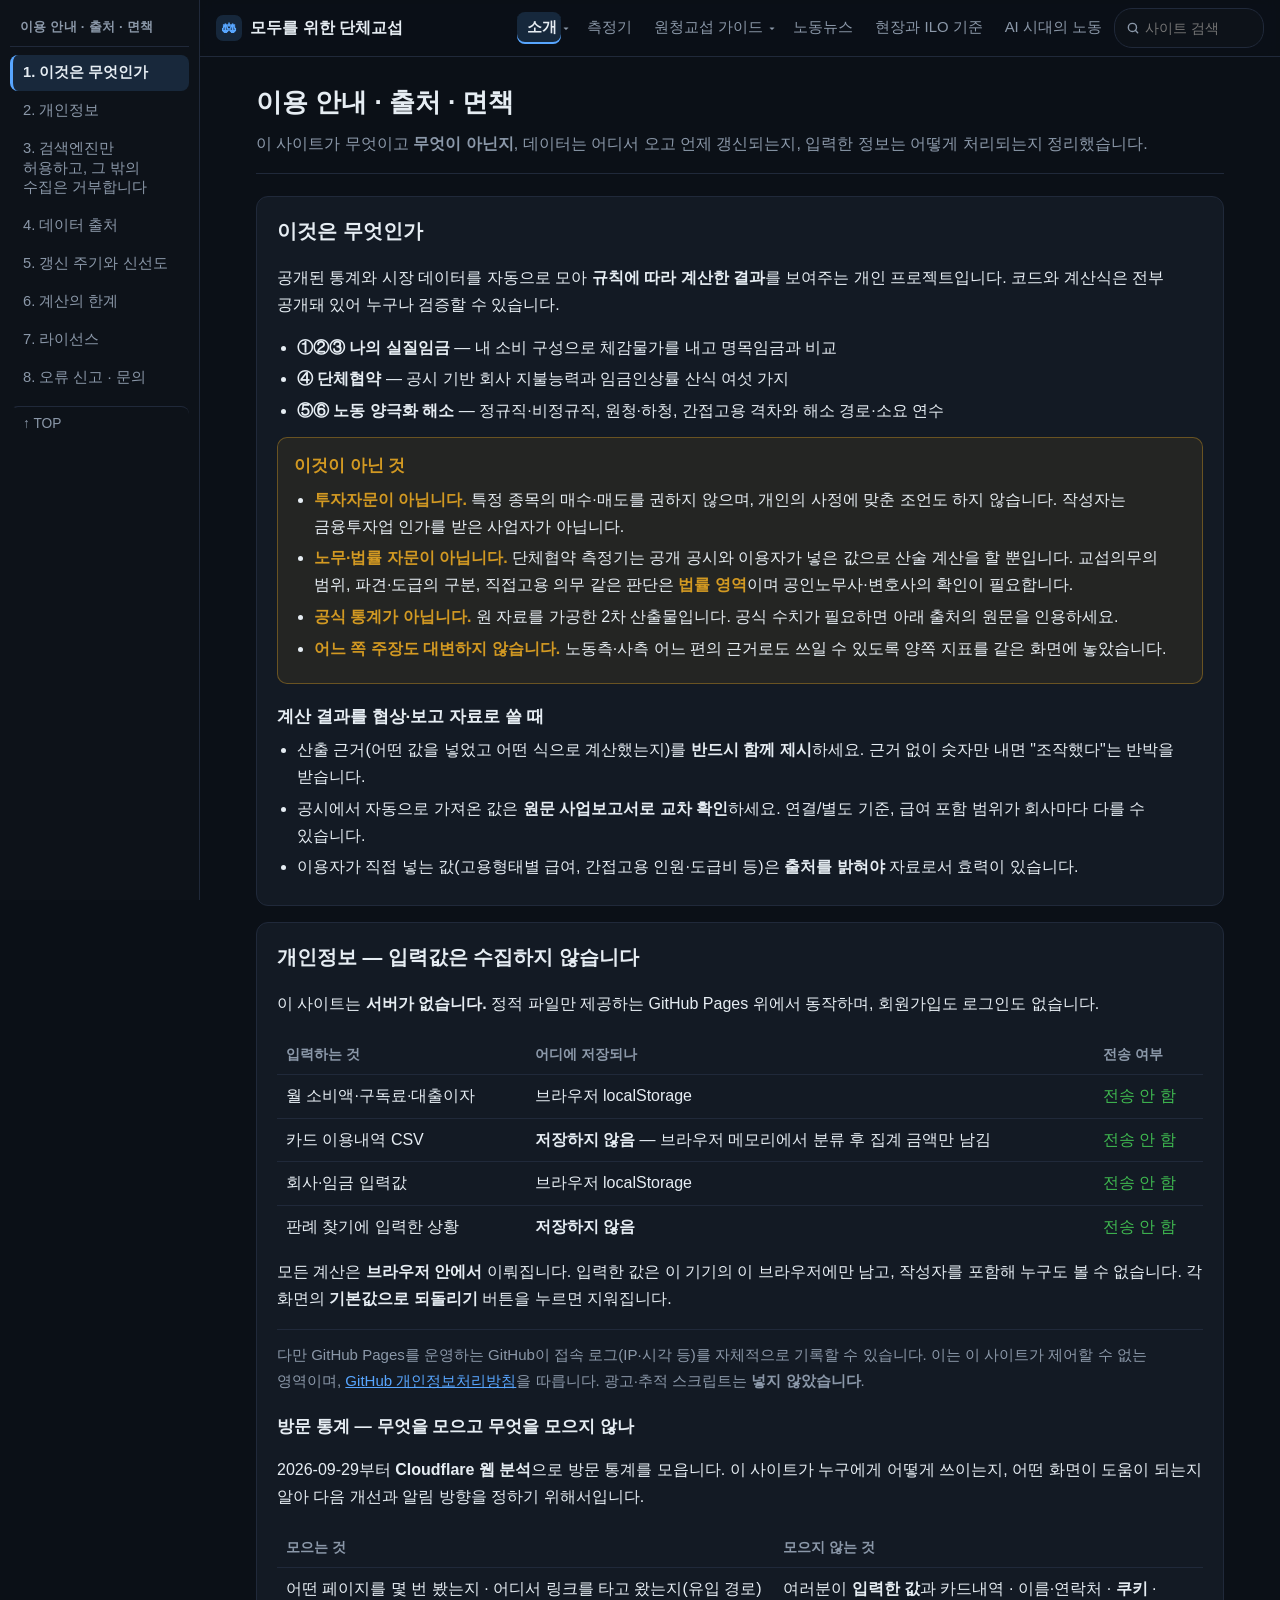
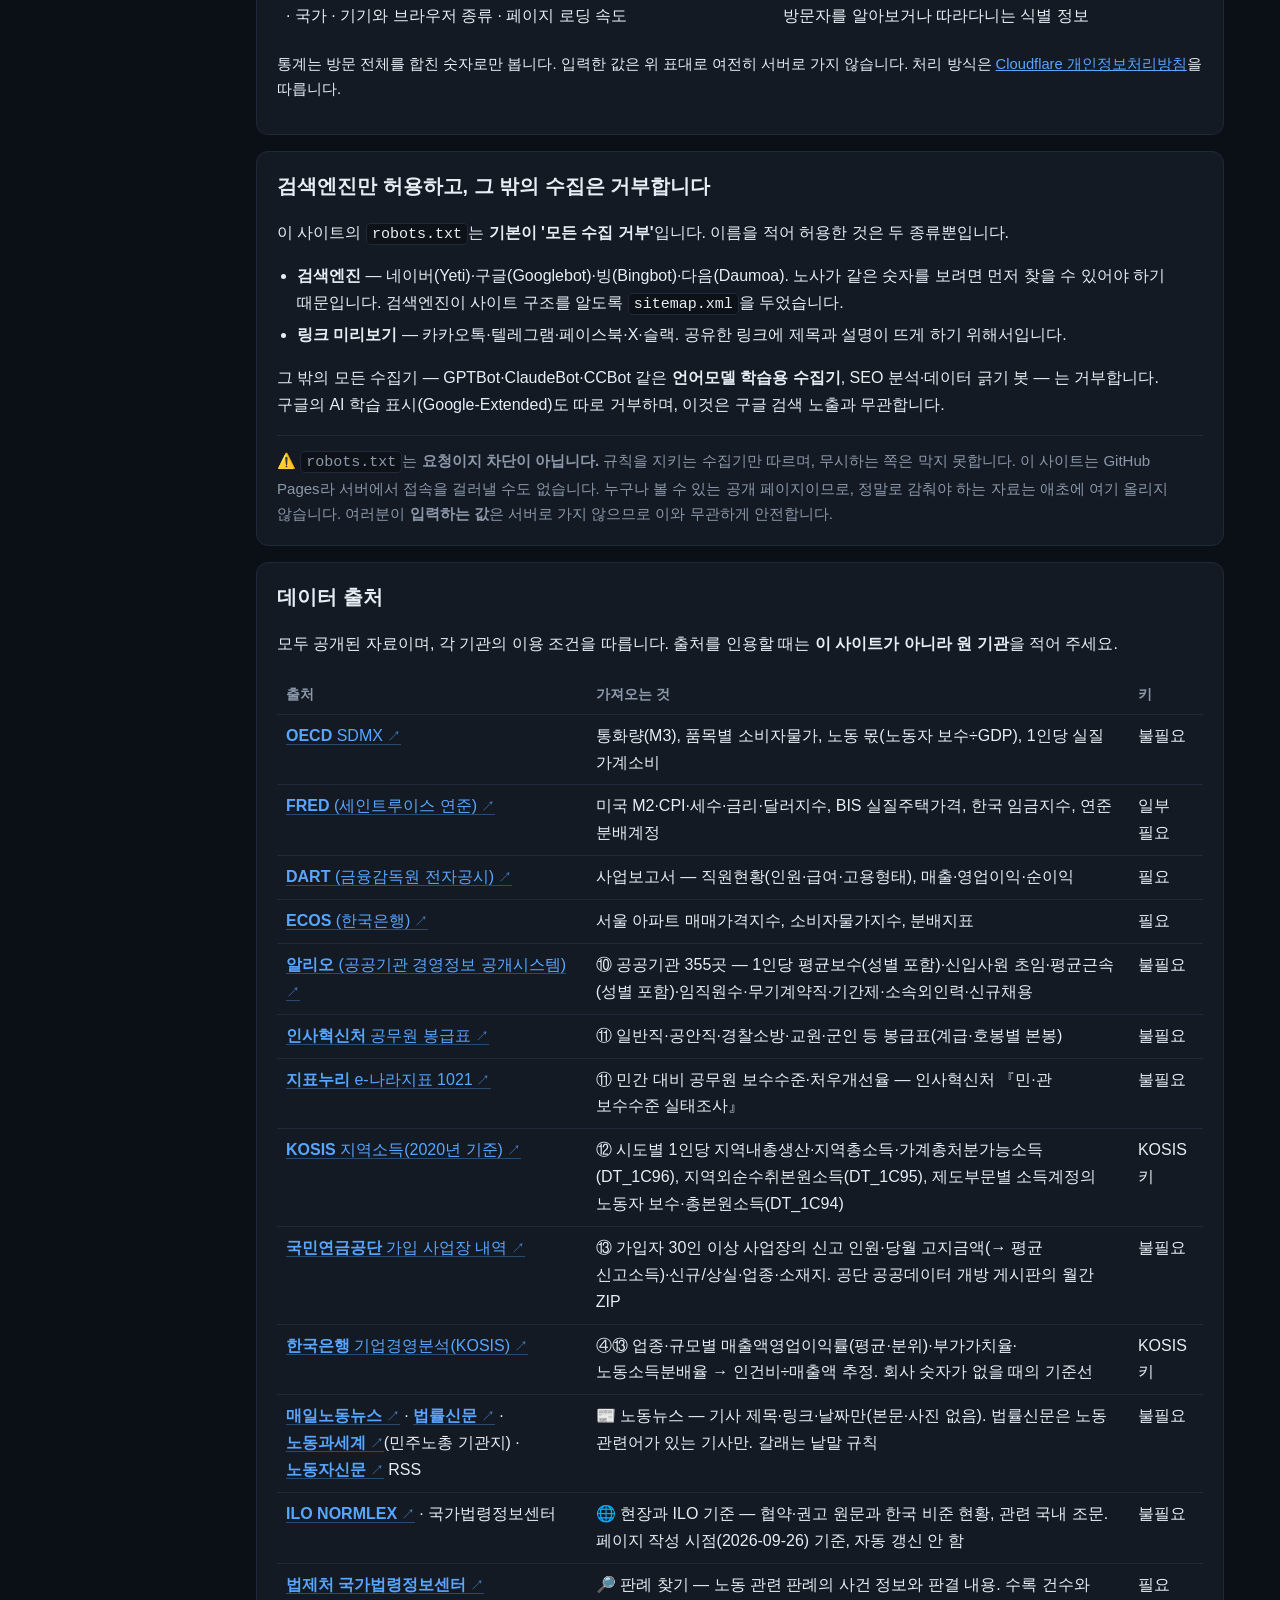
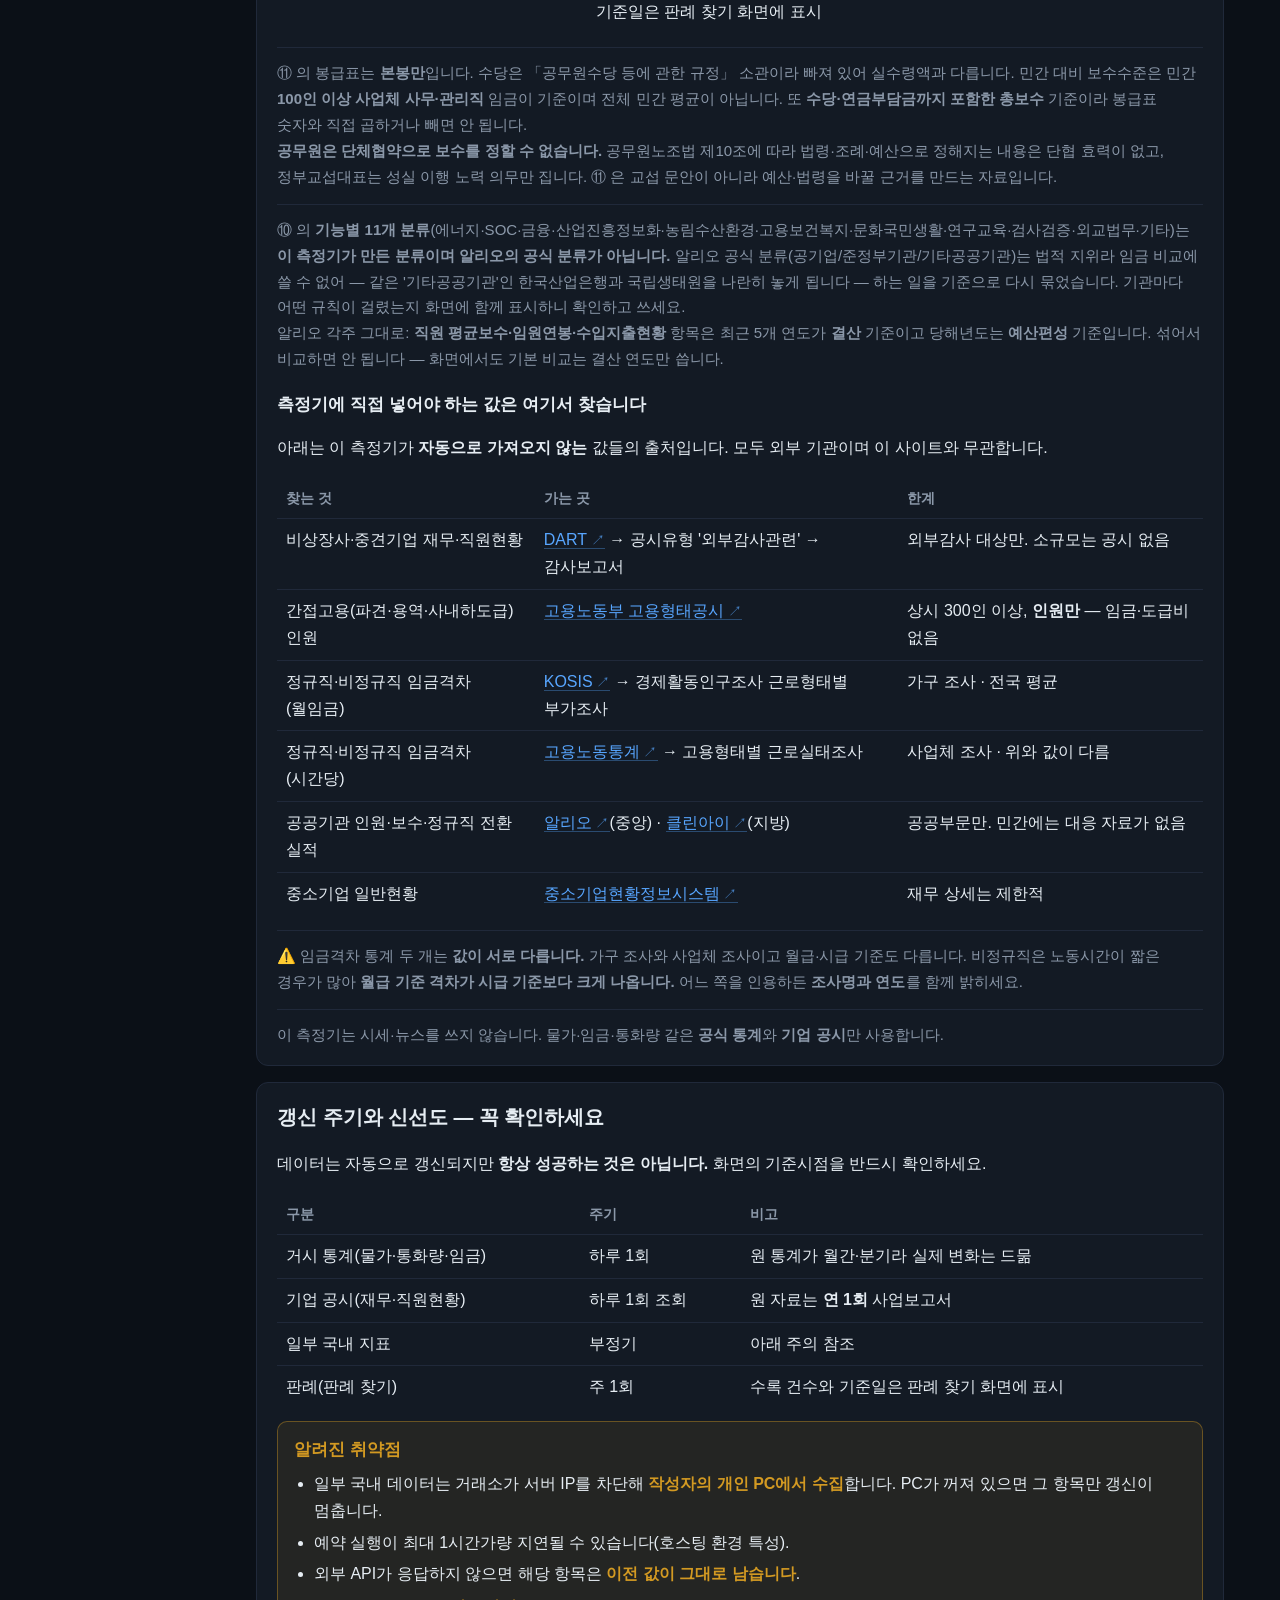
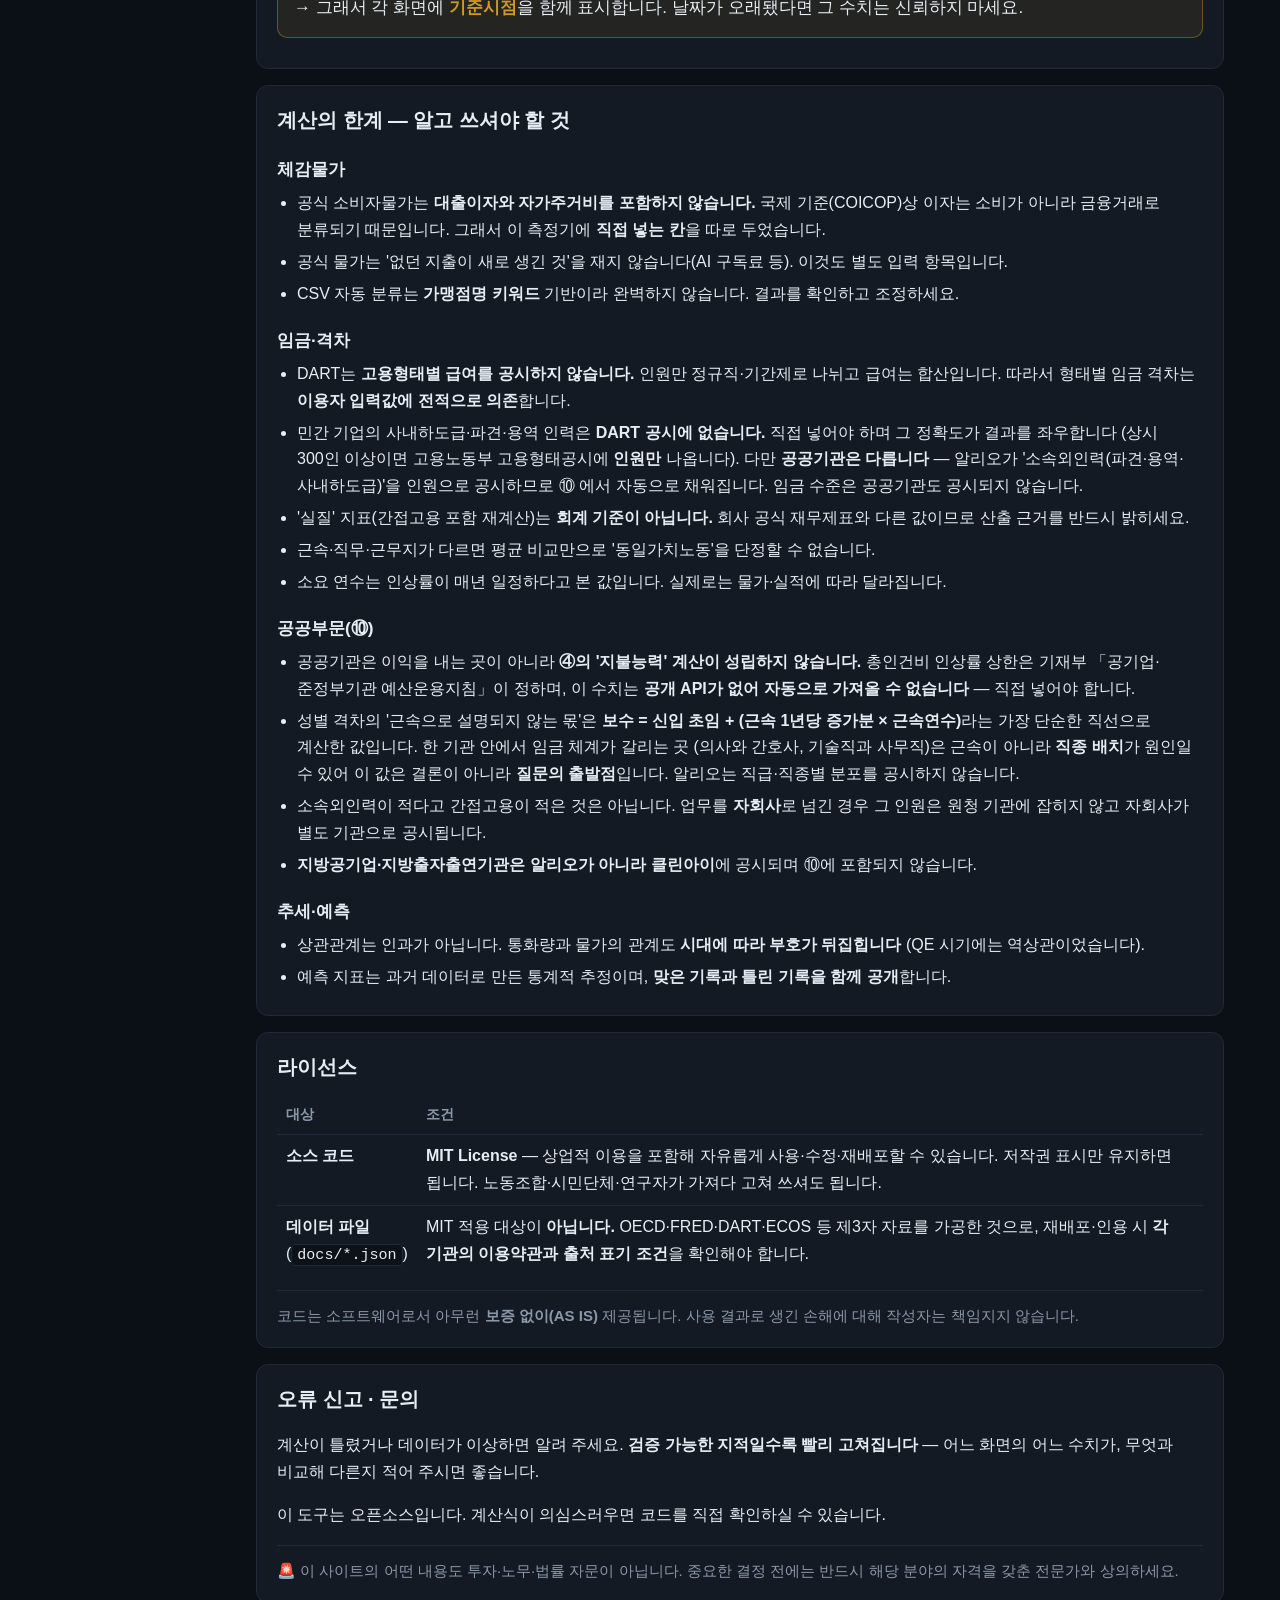
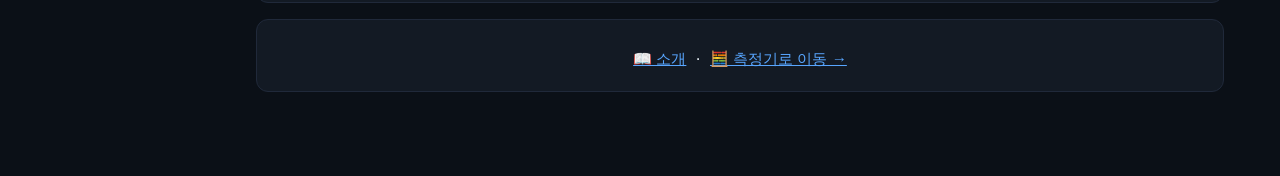
==== commit 74e1c5dd: "판례 찾기 사이트 연결: 머리띠 메뉴·검색 색인·홈 카드·소개·출처·sitemap·건강검진, 판 번호 a202611052, CLAUDE.md 갱신 Co-Authored-By: Cl" ====
--- a/docs/about.html
+++ b/docs/about.html
@@ -56,7 +56,7 @@
     .note,th{color:#444} a{color:#000}
   }
 </style>
-<link rel="stylesheet" href="./site.css?v=a202609291630">
+<link rel="stylesheet" href="./site.css?v=a202611052">
 </head>
 <body>
 <div class="topbar noprint" id="topbar" role="banner"><div class="tb-in">
@@ -65,7 +65,7 @@
   <nav class="menu" id="sitemenu" aria-label="사이트 메뉴">
     <div class="grp"><a href="./guide.html" class="on">소개</a><button class="caret" type="button" aria-label="소개 하위 메뉴" aria-expanded="false">▾</button><div class="sub"><a href="./about.html" class="on" aria-current="page">출처 · 면책</a></div></div>
     <a href="./measure.html">측정기</a>
-    <div class="grp"><a href="./labor.html">원청교섭 가이드</a><button class="caret" type="button" aria-label="원청교섭 가이드 하위 메뉴" aria-expanded="false">▾</button><div class="sub"><a href="./strategy.html">전략과 대안</a></div></div>
+    <div class="grp"><a href="./labor.html">원청교섭 가이드</a><button class="caret" type="button" aria-label="원청교섭 가이드 하위 메뉴" aria-expanded="false">▾</button><div class="sub"><a href="./strategy.html">전략과 대안</a><a href="./prec.html">판례 찾기</a></div></div>
     <a href="./news.html">노동뉴스</a>
     <a href="./ilo.html">현장과 ILO 기준</a>
     <a href="./future.html">AI 시대의 노동</a>
@@ -125,6 +125,7 @@
       <tr><td>월 소비액·구독료·대출이자</td><td>브라우저 localStorage</td><td class="ok">전송 안 함</td></tr>
       <tr><td>카드 이용내역 CSV</td><td><b>저장하지 않음</b> — 브라우저 메모리에서 분류 후 집계 금액만 남김</td><td class="ok">전송 안 함</td></tr>
       <tr><td>회사·임금 입력값</td><td>브라우저 localStorage</td><td class="ok">전송 안 함</td></tr>
+      <tr><td>판례 찾기에 입력한 상황</td><td><b>저장하지 않음</b></td><td class="ok">전송 안 함</td></tr>
     </tbody>
   </table>
   <p style="margin-top:10px">모든 계산은 <b>브라우저 안에서</b> 이뤄집니다.
@@ -182,6 +183,7 @@
       <tr><td><a class="ext" href="https://kosis.kr/statHtml/statHtml.do?orgId=301&amp;tblId=DT_501Y006" target="_blank" rel="noopener noreferrer"><b>한국은행</b> 기업경영분석(KOSIS)</a></td><td>④⑬ 업종·규모별 매출액영업이익률(평균·분위)·부가가치율·노동소득분배율 → 인건비÷매출액 추정. 회사 숫자가 없을 때의 기준선</td><td>KOSIS 키</td></tr>
       <tr><td><a class="ext" href="https://www.labortoday.co.kr" target="_blank" rel="noopener noreferrer"><b>매일노동뉴스</b></a> · <a class="ext" href="https://www.lawtimes.co.kr" target="_blank" rel="noopener noreferrer"><b>법률신문</b></a> · <a class="ext" href="https://worknworld.kctu.org" target="_blank" rel="noopener noreferrer"><b>노동과세계</b></a>(민주노총 기관지) · <a class="ext" href="http://www.workersnews.co.kr" target="_blank" rel="noopener noreferrer"><b>노동자신문</b></a> RSS</td><td>📰 노동뉴스 — 기사 제목·링크·날짜만(본문·사진 없음). 법률신문은 노동 관련어가 있는 기사만. 갈래는 낱말 규칙</td><td>불필요</td></tr>
       <tr><td><a class="ext" href="https://normlex.ilo.org" target="_blank" rel="noopener noreferrer"><b>ILO NORMLEX</b></a> · 국가법령정보센터</td><td>🌐 현장과 ILO 기준 — 협약·권고 원문과 한국 비준 현황, 관련 국내 조문. 페이지 작성 시점(2026-09-26) 기준, 자동 갱신 안 함</td><td>불필요</td></tr>
+      <tr><td><a class="ext" href="https://www.law.go.kr" target="_blank" rel="noopener noreferrer"><b>법제처 국가법령정보센터</b></a></td><td>🔎 판례 찾기 — 노동 관련 판례의 사건 정보와 판결 내용. 수록 건수와 기준일은 판례 찾기 화면에 표시</td><td>필요</td></tr>
     </tbody>
   </table>
   <div class="note">
@@ -245,6 +247,7 @@
       <tr><td>거시 통계(물가·통화량·임금)</td><td>하루 1회</td><td>원 통계가 월간·분기라 실제 변화는 드묾</td></tr>
       <tr><td>기업 공시(재무·직원현황)</td><td>하루 1회 조회</td><td>원 자료는 <b>연 1회</b> 사업보고서</td></tr>
       <tr><td>일부 국내 지표</td><td>부정기</td><td>아래 주의 참조</td></tr>
+      <tr><td>판례(판례 찾기)</td><td>주 1회</td><td>수록 건수와 기준일은 판례 찾기 화면에 표시</td></tr>
     </tbody>
   </table>
   <div class="warn-box" style="margin-top:12px">
@@ -336,7 +339,7 @@
 </div>
 
 </div>
-<script src="./sidenav.js?v=a202609291630" defer></script>
-<script src="./site.js?v=a202609291630" defer></script>
+<script src="./sidenav.js?v=a202611052" defer></script>
+<script src="./site.js?v=a202611052" defer></script>
 </body>
 </html>
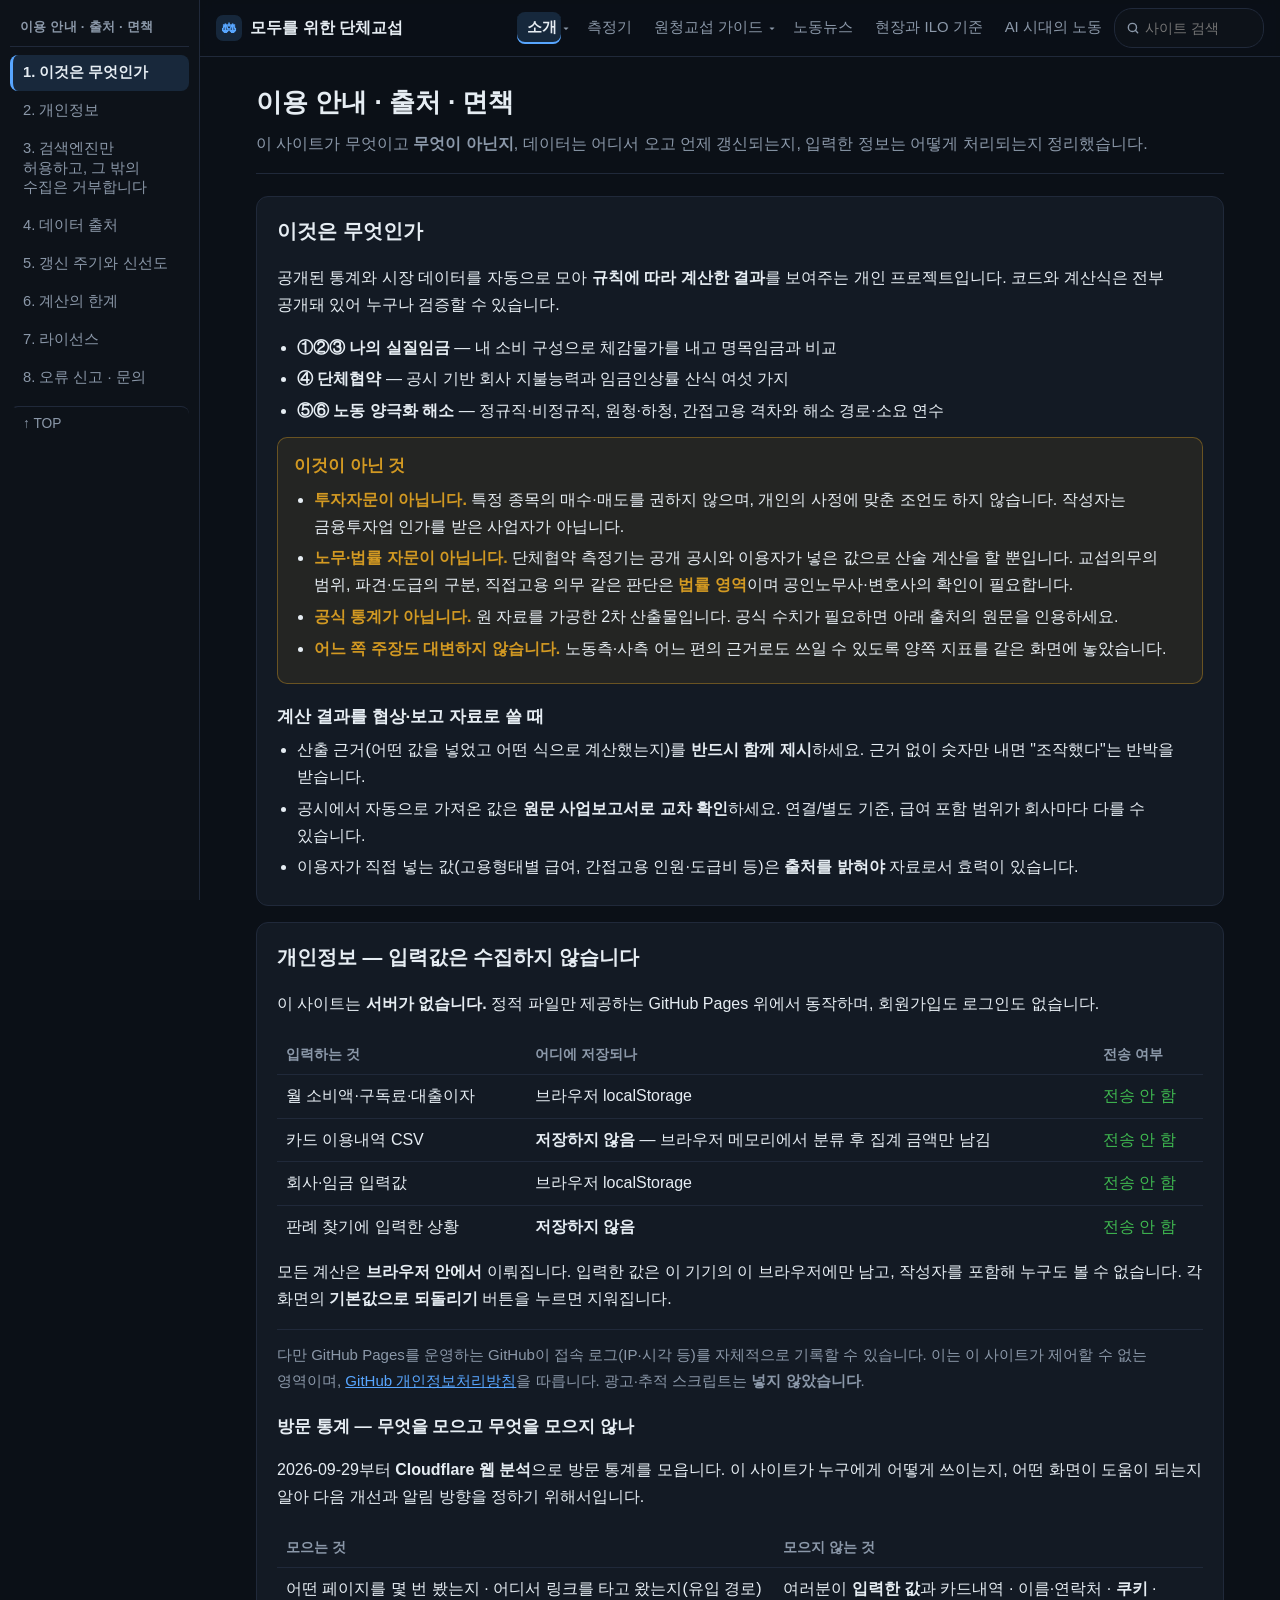
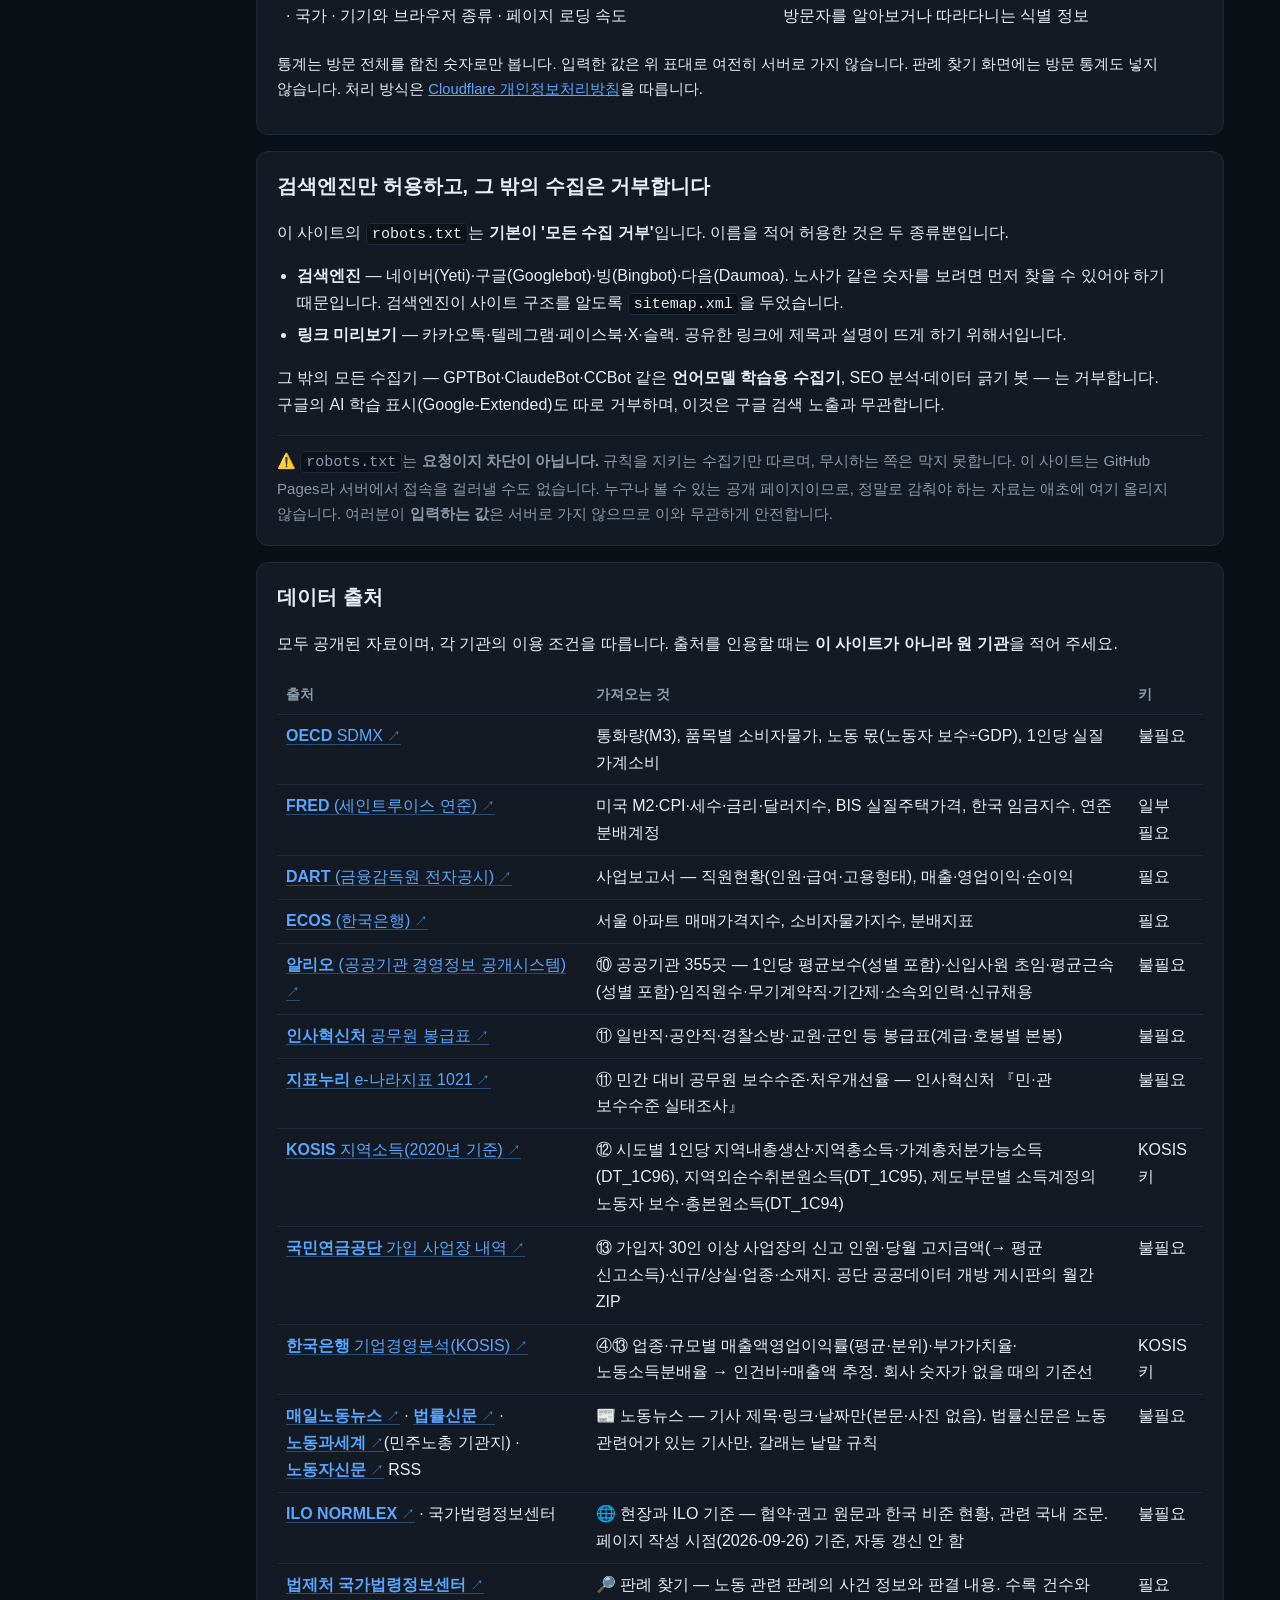
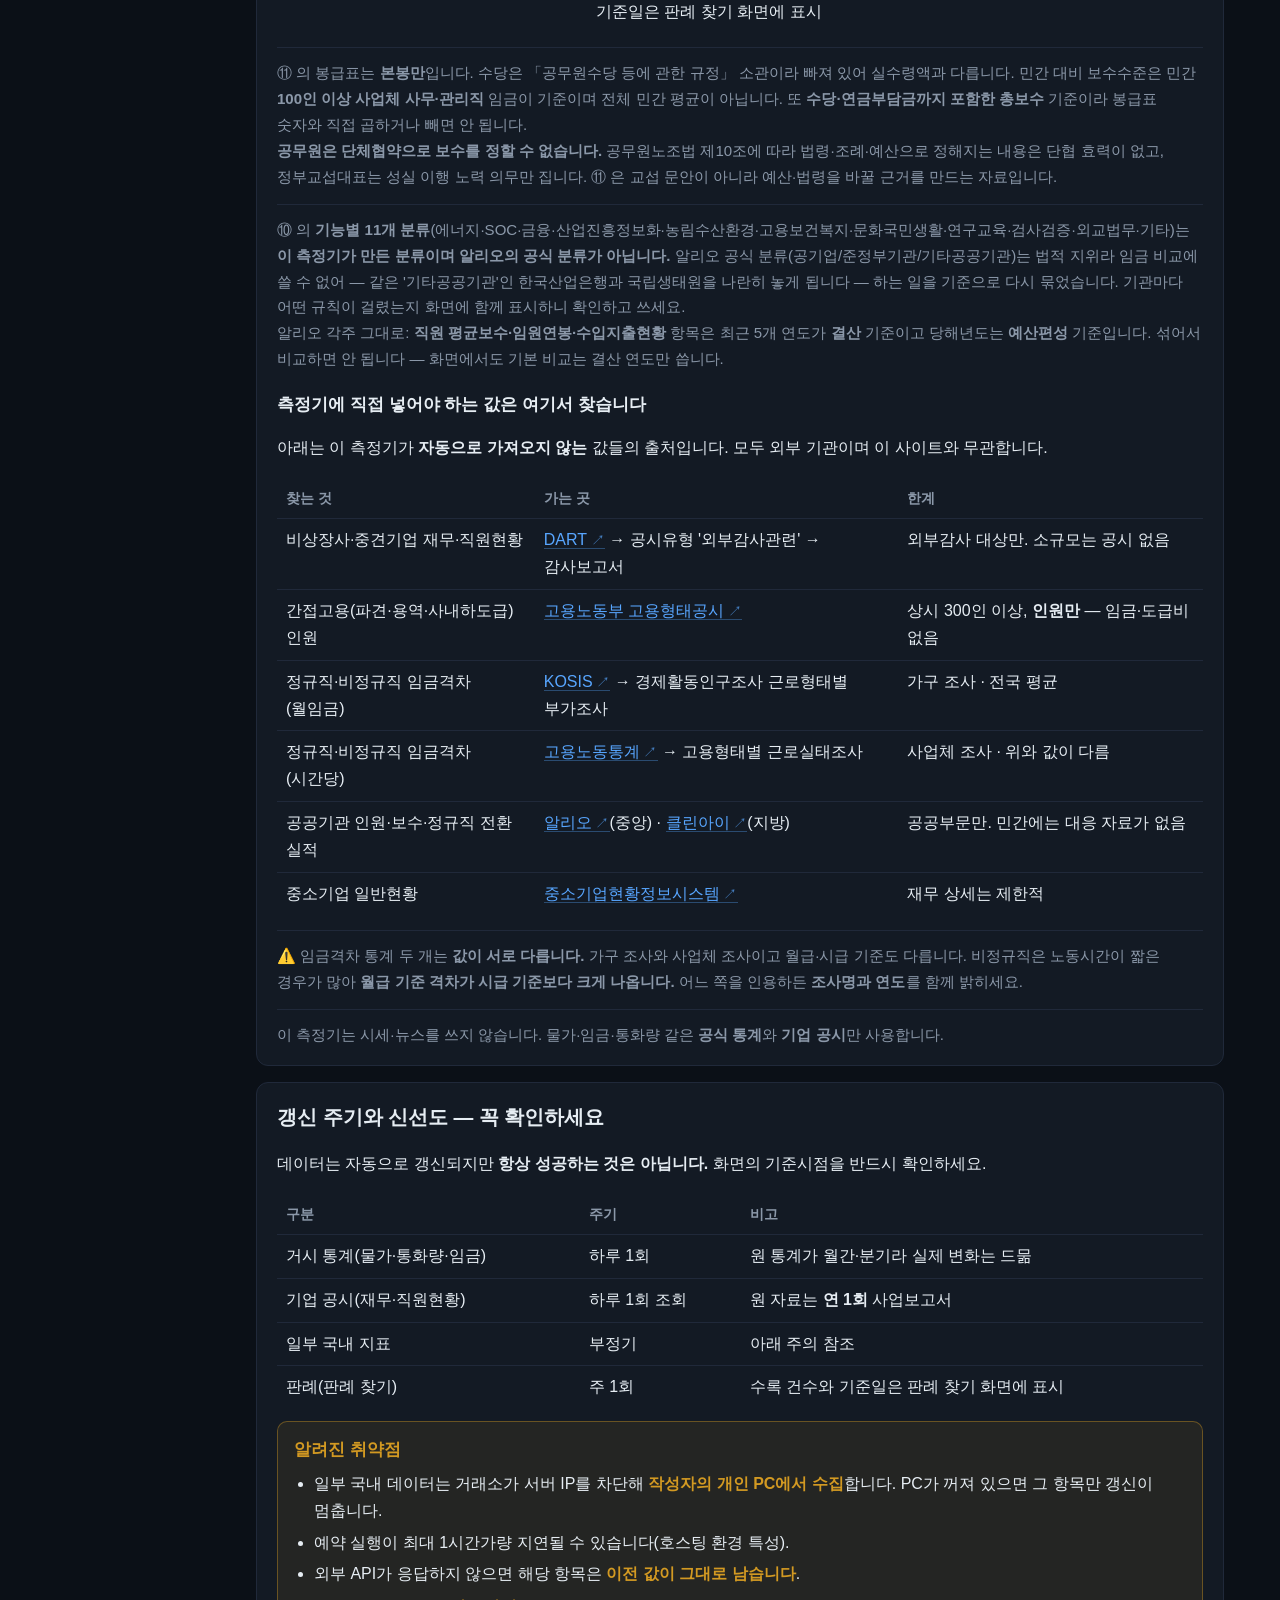
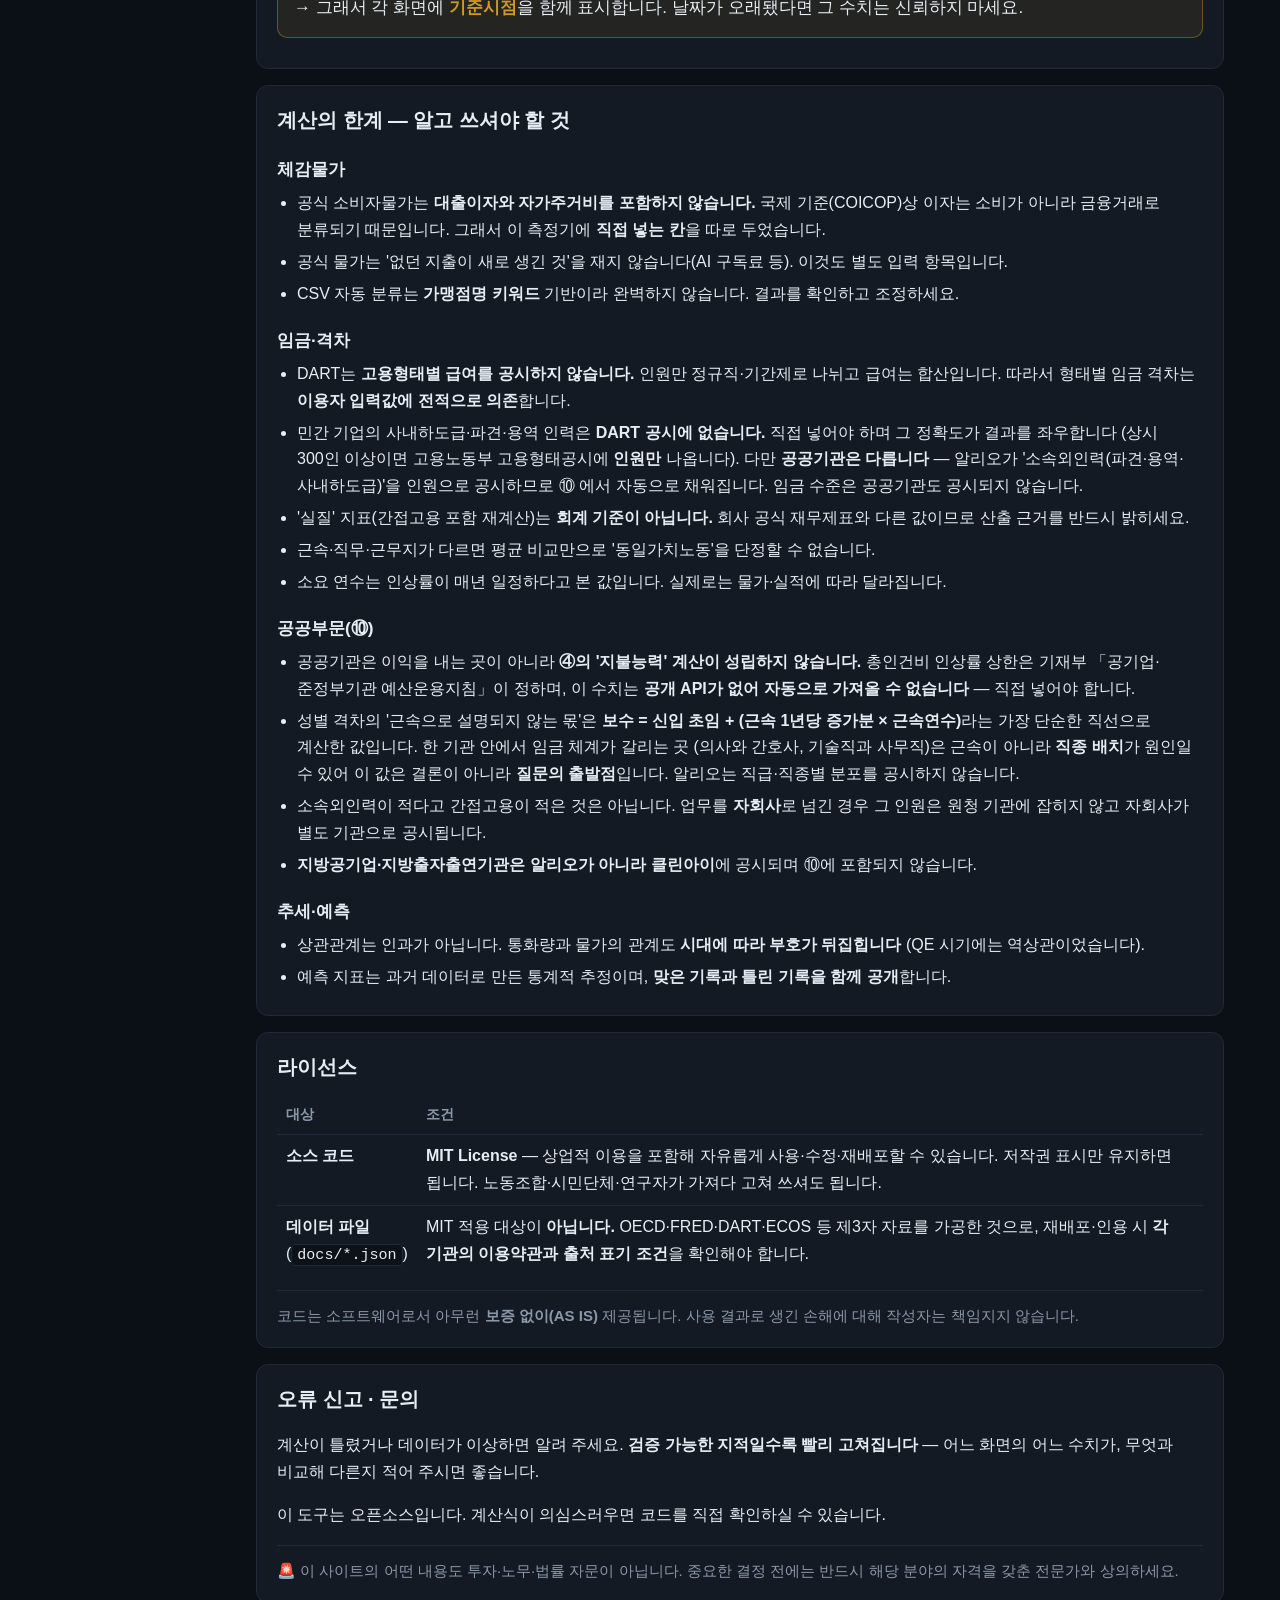
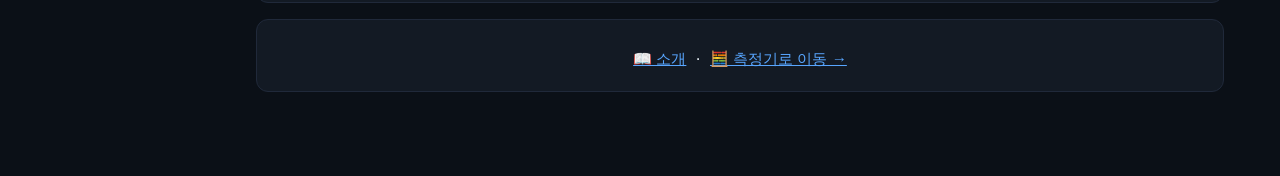
==== commit 6d0696de: "판례 찾기 보안 수정: 키 요청 리다이렉트 차단(open_law), 판례 화면 비콘 끄기·CSP, 흔적 안내, 시간 초과 구분 Co-Authored-By: Claude Sonnet" ====
--- a/docs/about.html
+++ b/docs/about.html
@@ -56,7 +56,7 @@
     .note,th{color:#444} a{color:#000}
   }
 </style>
-<link rel="stylesheet" href="./site.css?v=a202611052">
+<link rel="stylesheet" href="./site.css?v=a202611053">
 </head>
 <body>
 <div class="topbar noprint" id="topbar" role="banner"><div class="tb-in">
@@ -146,6 +146,7 @@
     </tbody>
   </table>
   <p class="muted" style="font-size:.92rem">통계는 방문 전체를 합친 숫자로만 봅니다. 입력한 값은 위 표대로 여전히 서버로 가지 않습니다.
+    판례 찾기 화면에는 방문 통계도 넣지 않습니다.
     처리 방식은 <a href="https://www.cloudflare.com/privacypolicy/" target="_blank" rel="noopener noreferrer">Cloudflare 개인정보처리방침</a>을 따릅니다.</p>
 </div>
 
@@ -339,7 +340,7 @@
 </div>
 
 </div>
-<script src="./sidenav.js?v=a202611052" defer></script>
-<script src="./site.js?v=a202611052" defer></script>
+<script src="./sidenav.js?v=a202611053" defer></script>
+<script src="./site.js?v=a202611053" defer></script>
 </body>
 </html>
